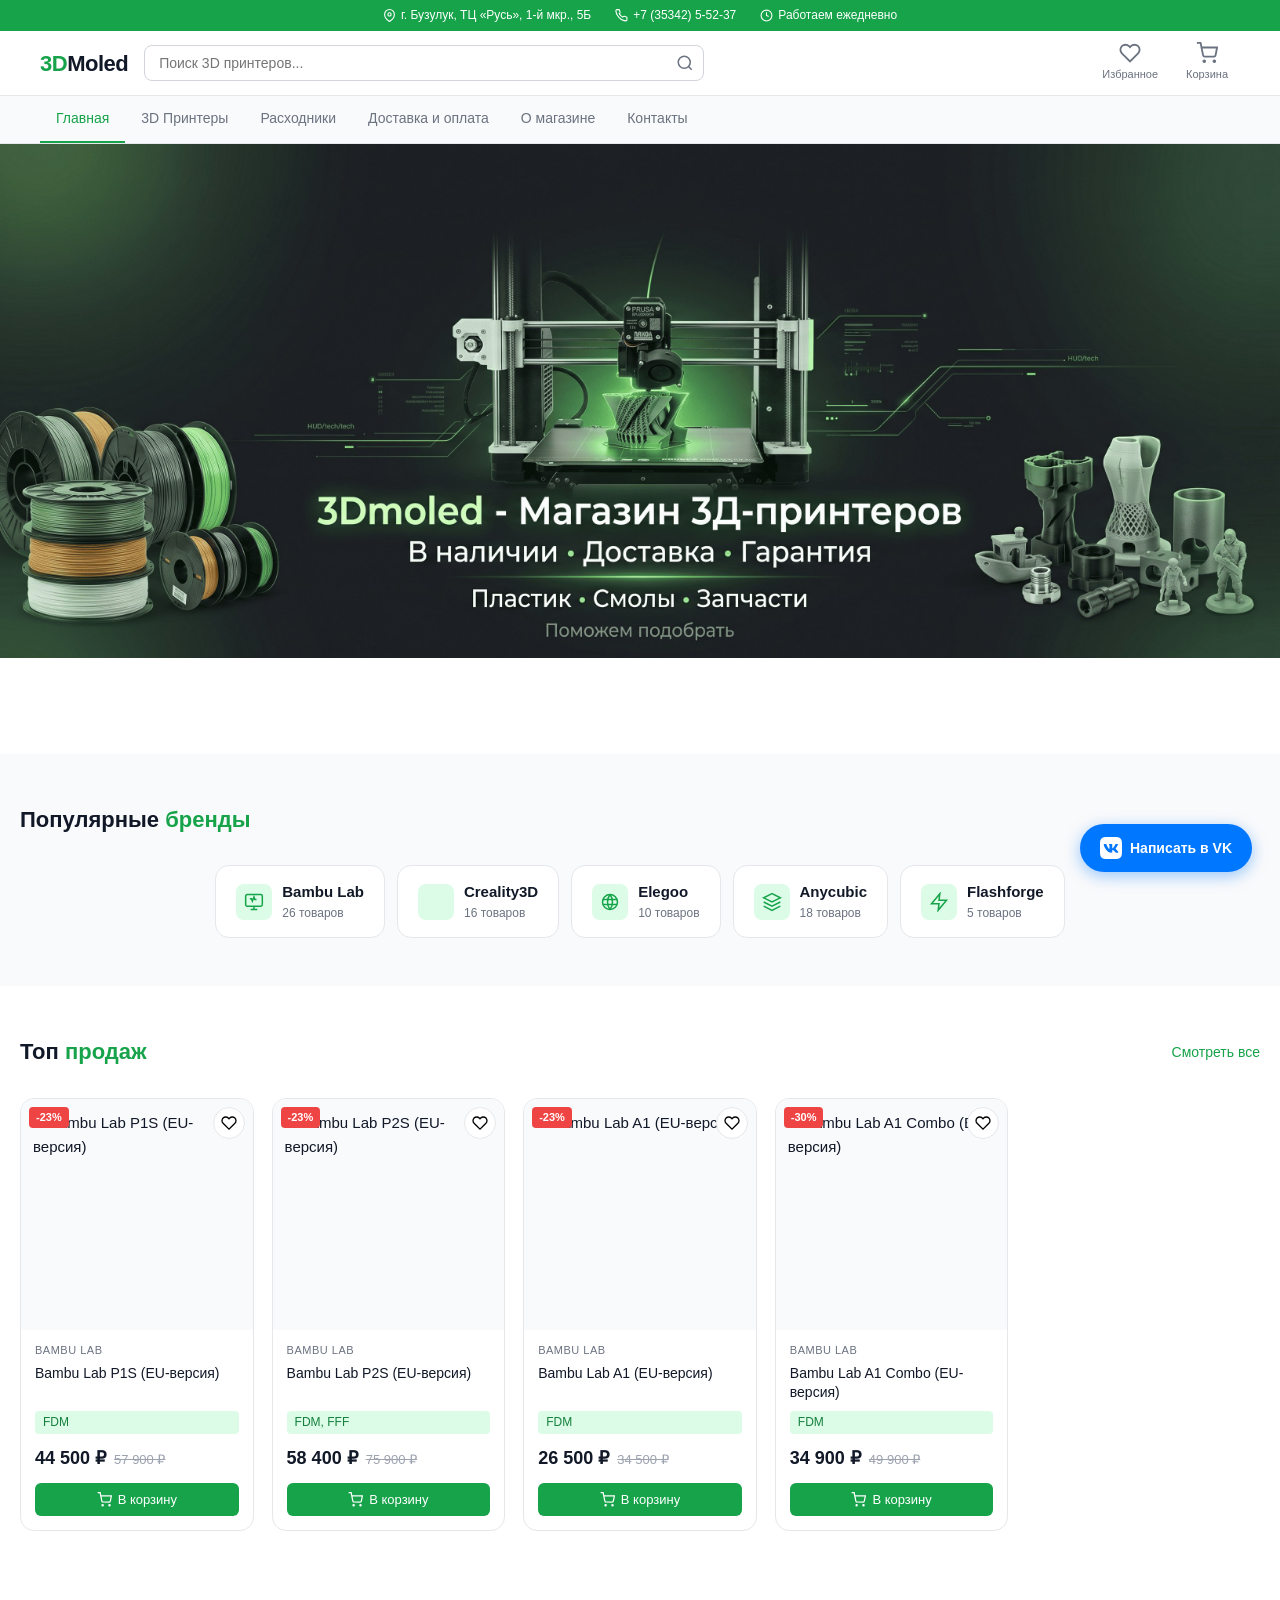
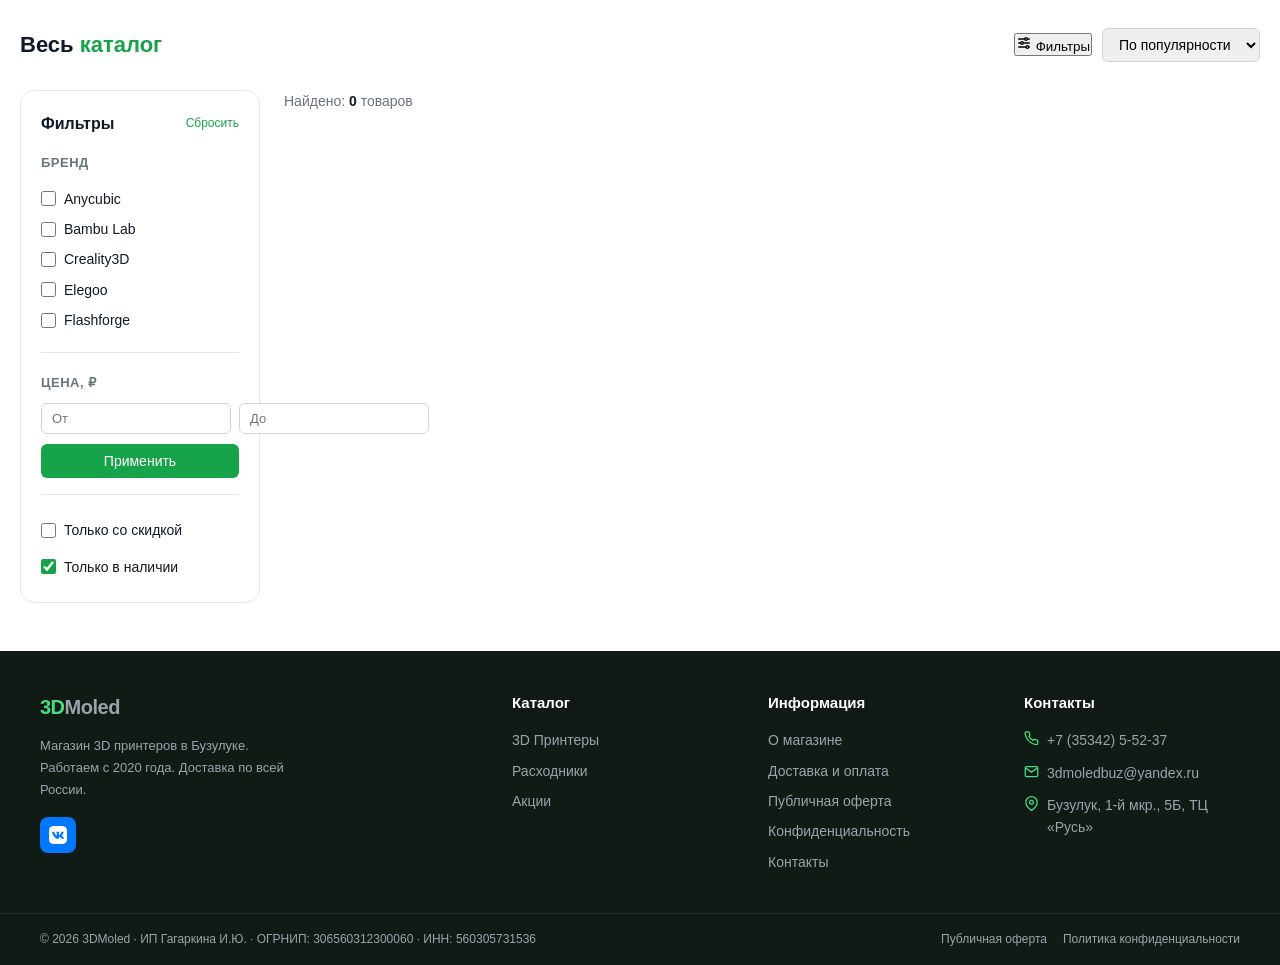
==== index.html @ 3e611ea2 "Add files via upload" ====
<!DOCTYPE html>
<html lang="ru">
<head>
<meta charset="UTF-8">
<meta name="yandex-verification" content="dbf0e9313a56126f" />
<meta name="yandex-verification" content="bb57fb1829c01fc7" />
<meta name="viewport" content="width=device-width, initial-scale=1.0">
<title>3DMoled — Магазин 3D принтеров в Бузулуке</title>
<meta name="description" content="Купить 3D принтер в магазине 3DMoled. Широкий выбор: Bambu Lab, Creality, Elegoo, Anycubic. Доставка по всей России. Гарантия.">
<link rel="icon" type="image/svg+xml" href="favicon.svg">
<link rel="stylesheet" href="css/style.css">
<!-- Yandex.Metrika counter -->
<script type="text/javascript">
(function(m,e,t,r,i,k,a){m[i]=m[i]||function(){(m[i].a=m[i].a||[]).push(arguments)};m[i].l=1*new Date();for(var j=0;j<document.scripts.length;j++){if(document.scripts[j].src===r){return;}}k=e.createElement(t),a=e.getElementsByTagName(t)[0],k.async=1,k.src=r,a.parentNode.insertBefore(k,a)})(window,document,"script","https://mc.yandex.ru/metrika/tag.js?id=108699019","ym");
ym(108699019,"init",{ssr:true,webvisor:true,clickmap:true,ecommerce:"dataLayer",referrer:document.referrer,url:location.href,accurateTrackBounce:true,trackLinks:true});
</script>
<noscript><div><img src="https://mc.yandex.ru/watch/108699019" style="position:absolute;left:-9999px;" alt=""/></div></noscript>
<!-- /Yandex.Metrika counter -->
</head>
<body>
<div id="header-root"></div>
<!-- BANNER -->
<section class="banner-section">
  <a href="#catalog">
    <img src="img/banner.jpg" alt="3DMoled — Магазин 3D принтеров. В наличии. Доставка. Гарантия." class="banner-img">
  </a>
</section>
<!-- REVIEWS CAROUSEL -->
<section class="section reviews-section">
  <div class="container" id="reviews-home"></div>
</section>
<!-- BRANDS -->
<section class="section section-gray">
  <div class="container">
    <div class="section-head">
      <h2 class="section-title">Популярные <span>бренды</span></h2>
    </div>
    <div class="brands-grid" id="brands-grid"></div>
  </div>
</section>
<!-- TOP SALES -->
<section class="section">
  <div class="container">
    <div class="section-head">
      <h2 class="section-title">Топ <span>продаж</span></h2>
      <a href="#catalog" class="link-more">Смотреть все</a>
    </div>
    <div class="product-grid" id="hits-grid"></div>
  </div>
</section>
<!-- CATALOG -->
<section class="section" id="catalog">
  <div class="container">
    <div class="section-head">
      <h2 class="section-title" id="catalog-heading">Весь <span>каталог</span></h2>
      <div style="display:flex;gap:10px;align-items:center;flex-wrap:wrap">
        <button id="filter-toggle" class="filter-toggle-btn">
          <svg width="16" height="16" viewBox="0 0 24 24" fill="none" stroke="currentColor" stroke-width="2" stroke-linecap="round" stroke-linejoin="round">
            <line x1="4" y1="6" x2="13" y2="6"/>
            <line x1="17" y1="6" x2="20" y2="6"/>
            <line x1="4" y1="12" x2="7" y2="12"/>
            <line x1="11" y1="12" x2="20" y2="12"/>
            <line x1="4" y1="18" x2="15" y2="18"/>
            <line x1="19" y1="18" x2="20" y2="18"/>
            <circle cx="15" cy="6" r="2"/>
            <circle cx="9" cy="12" r="2"/>
            <circle cx="17" cy="18" r="2"/>
          </svg>
          <span>Фильтры</span>
        </button>
        <select class="sort-select" id="sort-select">
          <option value="popular">По популярности</option>
          <option value="price-asc">Цена: дешевле</option>
          <option value="price-desc">Цена: дороже</option>
          <option value="discount">По скидке</option>
        </select>
      </div>
    </div>
    <div class="catalog-layout">
      <aside class="filters" id="filters">
        <div class="filter-title">Фильтры <span class="filter-reset" onclick="resetFilters()">Сбросить</span></div>
        <div class="filter-group">
          <div class="filter-group-title">Бренд</div>
          <div id="brand-filters"></div>
        </div>
        <div class="filter-group">
          <div class="filter-group-title">Цена, ₽</div>
          <div class="price-range">
            <input type="text" inputmode="numeric" id="price-min" placeholder="От">
            <input type="text" inputmode="numeric" id="price-max" placeholder="До">
          </div>
          <button onclick="applyFilters(true)" style="margin-top:10px;width:100%;background:var(--green);color:#fff;border:none;border-radius:6px;padding:9px;font-size:14px;cursor:pointer">Применить</button>
        </div>
        <div class="filter-group">
          <label class="filter-check"><input type="checkbox" id="filter-sale"> Только со скидкой</label>
          <label class="filter-check" style="margin-top:6px"><input type="checkbox" id="filter-stock" checked> Только в наличии</label>
        </div>
      </aside>
      <div>
        <div class="sort-bar">
          <div class="sort-bar-left">Найдено: <strong id="count-label">0</strong> товаров</div>
        </div>
        <div class="product-grid" id="catalog-grid"></div>
        <div class="pagination" id="pagination"></div>
      </div>
    </div>
  </div>
</section>
<div id="footer-root"></div>

<script src="js/products.js"></script>
<script src="js/reviews.js"></script>
<script src="js/app.js"></script>
<script src="js/layout.js"></script>
<script>
// Рендерим шапку и футер
document.getElementById('header-root').innerHTML = renderHeader({ page: 'home' });
document.getElementById('footer-root').innerHTML = renderFooter({});
// Инициализируем интерактивность шапки/футера (бургер, мобильный поиск, поиск в шапке, "наверх")
initLayout('');

const PAGE_SIZE = 24;
let currentPage = 1;
let filtered = [];

// Parse URL params
const urlParams = new URLSearchParams(location.search);
const urlCat = urlParams.get('cat') || '';
let currentQuery = urlParams.get('q') || ''; // теперь это переменная, а не константа
const urlSort = urlParams.get('sort') || '';
const urlBrand = urlParams.get('brand') || '';

if (urlSort === 'discount') document.getElementById('sort-select').value = 'discount';

// Build brand filter checkboxes
function buildSideFilters() {
  const brands = [...new Set(products.map(p => p.brand).filter(Boolean))].sort();
  document.getElementById('brand-filters').innerHTML = brands.map(b =>
    `<label class="filter-check"><input type="checkbox" class="brand-cb" value="${b}"> ${b}</label>`
  ).join('');
  // Если бренд пришёл из URL — отметим его сразу
  if (urlBrand) {
    document.querySelectorAll('.brand-cb').forEach(cb => {
      if (cb.value === urlBrand) cb.checked = true;
    });
  }
  // При смене любого чекбокса сразу пересчитываем
  document.querySelectorAll('.brand-cb').forEach(cb => cb.addEventListener('change', () => applyFilters()));
  document.getElementById('filter-sale').addEventListener('change', () => applyFilters());
  document.getElementById('filter-stock').addEventListener('change', () => applyFilters());
}

function getFilters() {
  const brands = [...document.querySelectorAll('.brand-cb:checked')].map(el => el.value);
  const priceMin = parseInt(document.getElementById('price-min').value) || 0;
  const priceMax = parseInt(document.getElementById('price-max').value) || Infinity;
  const onlySale = document.getElementById('filter-sale').checked;
  const onlyStock = document.getElementById('filter-stock').checked;
  const sort = document.getElementById('sort-select').value;
  return { cat: urlCat, brands, priceMin, priceMax, onlySale, onlyStock, sort, q: currentQuery };
}

// closeFiltersOnMobile — закрыть панель фильтров на мобильных после действия
function closeFiltersOnMobile() {
  if (window.innerWidth <= 768) {
    document.getElementById('filters').classList.remove('open');
  }
}

function applyFilters(closeMobile) {
  const f = getFilters();
  filtered = products.filter(p => {
    if (f.onlyStock && !p.inStock) return false;
    if (f.cat && p.category !== f.cat) return false;
    if (f.brands.length && !f.brands.includes(p.brand)) return false;
    if (p.price < f.priceMin || p.price > f.priceMax) return false;
    if (f.onlySale && p.discount <= 0) return false;
    if (f.q) {
      const q = f.q.toLowerCase();
      if (!p.name.toLowerCase().includes(q) && !(p.brand||'').toLowerCase().includes(q)) return false;
    }
    return true;
  });
  if (f.sort === 'price-asc') filtered.sort((a,b) => a.price - b.price);
  else if (f.sort === 'price-desc') filtered.sort((a,b) => b.price - a.price);
  else if (f.sort === 'discount') filtered.sort((a,b) => b.discount - a.discount);
  currentPage = 1;
  render();
  if (closeMobile) closeFiltersOnMobile();
}

function render() {
  const start = (currentPage - 1) * PAGE_SIZE;
  const page = filtered.slice(start, start + PAGE_SIZE);
  const grid = document.getElementById('catalog-grid');
  document.getElementById('count-label').textContent = filtered.length;
  if (filtered.length === 0) {
    grid.innerHTML = `<div class="empty-state" style="grid-column:1/-1"><svg viewBox="0 0 24 24" fill="none" stroke="currentColor" stroke-width="1.5"><circle cx="11" cy="11" r="8"/><path d="m21 21-4.35-4.35"/></svg><h3>Ничего не найдено</h3><p>Попробуйте изменить фильтры или поисковый запрос</p><button class="btn btn-primary" onclick="resetFilters()">Сбросить фильтры</button></div>`;
  } else {
    grid.innerHTML = page.map(p => productCard(p, { root: '' })).join('');
  }
  renderPagination();
}

function renderPagination() {
  const total = Math.ceil(filtered.length / PAGE_SIZE);
  const pg = document.getElementById('pagination');
  if (total <= 1) { pg.innerHTML = ''; return; }
  let html = `<button class="page-btn" onclick="goPage(${currentPage-1})" ${currentPage===1?'disabled':''}>‹</button>`;
  for (let i = 1; i <= total; i++) {
    if (i === 1 || i === total || Math.abs(i - currentPage) <= 2)
      html += `<button class="page-btn${i===currentPage?' active':''}" onclick="goPage(${i})">${i}</button>`;
    else if (Math.abs(i - currentPage) === 3)
      html += `<span style="padding:0 4px;line-height:38px">…</span>`;
  }
  html += `<button class="page-btn" onclick="goPage(${currentPage+1})" ${currentPage===total?'disabled':''}>›</button>`;
  pg.innerHTML = html;
}

function goPage(n) {
  currentPage = n;
  render();
  document.getElementById('catalog').scrollIntoView({ behavior: 'smooth', block: 'start' });
}

function resetFilters() {
  document.querySelectorAll('.brand-cb').forEach(cb => cb.checked = false);
  document.getElementById('price-min').value = '';
  document.getElementById('price-max').value = '';
  document.getElementById('filter-sale').checked = false;
  document.getElementById('filter-stock').checked = true;
  // Сбрасываем также поисковый запрос, если он был
  currentQuery = '';
  const hSearch = document.getElementById('header-search');
  if (hSearch) hSearch.value = '';
  const mSearch = document.getElementById('mobile-search-input');
  if (mSearch) mSearch.value = '';
  // Если в URL был ?q=... — уберём, чтобы при перезагрузке он не вернулся
  if (location.search) {
    const url = new URL(location.href);
    url.searchParams.delete('q');
    history.replaceState(null, '', url.toString());
  }
  document.getElementById('catalog-heading').innerHTML = 'Весь <span style="color:var(--green)">каталог</span>';
  applyFilters(true);
}

// Top sales — P1S, P2S, A1, A1 Combo
function renderHits() {
  const topIds = ['47170', '56507', '51972', '51574'];
  const hits = topIds.map(id => products.find(p => p.id === id)).filter(Boolean);
  document.getElementById('hits-grid').innerHTML = hits.map(p => productCard(p, { root: '' })).join('');
}

// Brands block
function renderBrands() {
  const brandIcons = {
    'Bambu Lab': '<svg width="20" height="20" viewBox="0 0 24 24" fill="none" stroke="currentColor" stroke-width="1.8"><rect x="2" y="3" width="20" height="14" rx="2"/><path d="M8 21h8M12 17v4"/><path d="M7 8h2l1 3 2-5 1 3h2"/></svg>',
    'Creality': '<svg width="20" height="20" viewBox="0 0 24 24" fill="none" stroke="currentColor" stroke-width="1.8"><polygon points="12 2 22 8 22 16 12 22 2 16 2 8"/><polyline points="12 2 12 22"/><line x1="2" y1="8" x2="22" y2="8"/><line x1="2" y1="16" x2="22" y2="16"/></svg>',
    'Elegoo': '<svg width="20" height="20" viewBox="0 0 24 24" fill="none" stroke="currentColor" stroke-width="1.8"><circle cx="12" cy="12" r="9"/><path d="M3.6 9h16.8M3.6 15h16.8"/><path d="M12 3a15 15 0 0 1 0 18M12 3a15 15 0 0 0 0 18"/></svg>',
    'Anycubic': '<svg width="20" height="20" viewBox="0 0 24 24" fill="none" stroke="currentColor" stroke-width="1.8"><path d="M12 2L2 7l10 5 10-5-10-5z"/><path d="M2 17l10 5 10-5"/><path d="M2 12l10 5 10-5"/></svg>',
    'Flashforge': '<svg width="20" height="20" viewBox="0 0 24 24" fill="none" stroke="currentColor" stroke-width="1.8"><polygon points="13 2 3 14 12 14 11 22 21 10 12 10 13 2"/></svg>'
  };
  const brandCounts = {};
  products.forEach(p => { if(p.brand) brandCounts[p.brand] = (brandCounts[p.brand]||0)+1; });
  const html = Object.entries(brandCounts).map(([name, count]) => `
    <a href="index.html?brand=${encodeURIComponent(name)}" class="brand-card" onclick="filterByBrand('${name}');return false;">
      <div class="brand-card-icon">${brandIcons[name]||''}</div>
      <div>
        <div class="brand-card-name">${name}</div>
        <div class="brand-card-count">${count} товаров</div>
      </div>
    </a>`).join('');
  document.getElementById('brands-grid').innerHTML = html;
}

function filterByBrand(brand) {
  document.getElementById('catalog').scrollIntoView({behavior:'smooth'});
  setTimeout(() => {
    document.querySelectorAll('.brand-cb').forEach(cb => { cb.checked = cb.value === brand; });
    applyFilters();
  }, 400);
}

// Filter toggle mobile
document.getElementById('filter-toggle').addEventListener('click', () => {
  document.getElementById('filters').classList.toggle('open');
});

// Listen sort change
document.getElementById('sort-select').addEventListener('change', () => applyFilters());

// === ПОИСК НА СТРАНИЦЕ КАТАЛОГА ===
// Если пользователь печатает в шапке, фильтруем "на лету" без перезагрузки.
// Это важно, т.к. на главной поиск через перезагрузку (initLayout) тоже работает,
// но здесь мы переопределяем: пока юзер в каталоге — обновляем результаты сразу.
function liveSearchSetup() {
  const hSearch = document.getElementById('header-search');
  const mSearch = document.getElementById('mobile-search-input');
  const handler = (input) => () => {
    currentQuery = input.value.trim();
    if (currentQuery) {
      document.getElementById('catalog-heading').innerHTML = `Поиск: <span style="color:var(--green)">${currentQuery}</span>`;
    } else {
      document.getElementById('catalog-heading').innerHTML = 'Весь <span style="color:var(--green)">каталог</span>';
    }
    applyFilters();
  };
  if (hSearch) {
    // Заменяем стандартный keydown-handler на input — фильтруем при каждом нажатии
    hSearch.addEventListener('input', handler(hSearch));
  }
  if (mSearch) {
    mSearch.addEventListener('input', handler(mSearch));
  }
}

// Heading
if (urlCat) {
  const names = {
    '3D принтеры персональные': '3D <span style="color:var(--green)">Принтеры</span>',
    'Для 3D принтеров': 'Аксессуары и <span style="color:var(--green)">расходники</span>'
  };
  if (names[urlCat]) document.getElementById('catalog-heading').innerHTML = names[urlCat];
}
if (currentQuery) {
  document.getElementById('catalog-heading').innerHTML = `Поиск: <span style="color:var(--green)">${currentQuery}</span>`;
}

// Init
buildSideFilters();
renderBrands();
renderHits();
initReviewsCarousel('reviews-home', { root: '', max: 10 });
liveSearchSetup();
applyFilters();
</script>
</body>
</html>
---- css/style.css ----
:root {
  --green: #16a34a;
  --green-dark: #15803d;
  --green-light: #dcfce7;
  --green-mid: #86efac;
  --accent: #22c55e;
  --text: #111827;
  --text-muted: #6b7280;
  --text-light: #9ca3af;
  --bg: #ffffff;
  --bg-gray: #f9fafb;
  --bg-card: #ffffff;
  --border: #e5e7eb;
  --border-dark: #d1d5db;
  --shadow: 0 1px 3px rgba(0,0,0,0.08), 0 1px 2px rgba(0,0,0,0.04);
  --shadow-md: 0 4px 12px rgba(0,0,0,0.1);
  --radius: 10px;
  --radius-sm: 6px;
  --radius-lg: 14px;
}

* { box-sizing: border-box; margin: 0; padding: 0; }
html { scroll-behavior: smooth; }
body { font-family: -apple-system, BlinkMacSystemFont, 'Segoe UI', Roboto, sans-serif; color: var(--text); background: var(--bg); font-size: 15px; line-height: 1.6; }
a { color: inherit; text-decoration: none; }
img { max-width: 100%; display: block; }
button { cursor: pointer; font-family: inherit; }

/* HEADER */
.header { background: #fff; border-bottom: 1px solid var(--border); position: sticky; top: 0; z-index: 100; }
.header-top { background: var(--green); color: #fff; text-align: center; font-size: 13px; padding: 6px 16px; }
.header-main { max-width: 1240px; margin: 0 auto; padding: 0 20px; display: flex; align-items: center; gap: 16px; height: 64px; }
.logo { font-size: 22px; font-weight: 700; color: var(--green); letter-spacing: -0.5px; flex-shrink: 0; }
.logo span { color: var(--text); }
.search-wrap { flex: 1; max-width: 560px; position: relative; }
.search-wrap input { width: 100%; border: 1.5px solid var(--border-dark); border-radius: 8px; padding: 9px 44px 9px 14px; font-size: 14px; outline: none; transition: border-color .15s; }
.search-wrap input:focus { border-color: var(--green); }
.search-wrap button { position: absolute; right: 10px; top: 50%; transform: translateY(-50%); background: none; border: none; color: var(--text-muted); display: flex; }
.header-actions { display: flex; align-items: center; gap: 4px; margin-left: auto; }
.header-btn { display: flex; flex-direction: column; align-items: center; gap: 2px; padding: 8px 12px; border: none; background: none; color: var(--text-muted); font-size: 11px; border-radius: var(--radius-sm); transition: color .15s, background .15s; position: relative; }
.header-btn:hover { color: var(--green); background: var(--green-light); }
.header-btn svg { width: 22px; height: 22px; }
.badge { position: absolute; top: 4px; right: 8px; background: var(--green); color: #fff; font-size: 10px; font-weight: 700; min-width: 17px; height: 17px; border-radius: 9px; display: flex; align-items: center; justify-content: center; padding: 0 4px; }

/* NAV */
.nav { background: var(--bg-gray); border-bottom: 1px solid var(--border); }
.nav-inner { max-width: 1240px; margin: 0 auto; padding: 0 20px; display: flex; gap: 0; overflow-x: auto; scrollbar-width: none; }
.nav-inner::-webkit-scrollbar { display: none; }
.nav-link { padding: 11px 16px; font-size: 14px; color: var(--text-muted); white-space: nowrap; border-bottom: 2px solid transparent; transition: color .15s, border-color .15s; }
.nav-link:hover, .nav-link.active { color: var(--green); border-bottom-color: var(--green); }

/* HERO */
.hero { background: linear-gradient(135deg, #052e16 0%, #14532d 60%, #166534 100%); color: #fff; padding: 56px 20px; }
.hero-inner { max-width: 1240px; margin: 0 auto; display: flex; align-items: center; justify-content: space-between; gap: 40px; }
.hero-text { max-width: 540px; }
.hero-badge { display: inline-block; background: rgba(255,255,255,0.15); border: 1px solid rgba(255,255,255,0.25); color: #bbf7d0; font-size: 13px; padding: 4px 12px; border-radius: 20px; margin-bottom: 18px; }
.hero h1 { font-size: 40px; font-weight: 700; line-height: 1.2; margin-bottom: 16px; }
.hero h1 span { color: #4ade80; }
.hero p { font-size: 17px; color: #bbf7d0; margin-bottom: 28px; }
.hero-btns { display: flex; gap: 12px; flex-wrap: wrap; }
.btn { display: inline-flex; align-items: center; gap: 8px; padding: 12px 24px; border-radius: var(--radius); font-size: 15px; font-weight: 500; border: none; transition: all .15s; }
.btn-primary { background: var(--accent); color: #fff; }
.btn-primary:hover { background: var(--green-dark); }
.btn-outline { background: rgba(255,255,255,0.1); color: #fff; border: 1.5px solid rgba(255,255,255,0.35); }
.btn-outline:hover { background: rgba(255,255,255,0.2); }
.hero-stats { display: flex; gap: 32px; flex-wrap: wrap; }
.hero-stat { text-align: center; }
.hero-stat strong { display: block; font-size: 28px; font-weight: 700; color: #4ade80; }
.hero-stat span { font-size: 13px; color: #86efac; }

/* SECTIONS */
.section { padding: 48px 20px; }
.section-gray { background: var(--bg-gray); }
.container { max-width: 1240px; margin: 0 auto; }
.section-head { display: flex; align-items: center; justify-content: space-between; margin-bottom: 28px; }
.section-title { font-size: 22px; font-weight: 700; }
.section-title span { color: var(--green); }
.link-more { color: var(--green); font-size: 14px; font-weight: 500; }
.link-more:hover { text-decoration: underline; }

/* CATEGORIES */
.cat-grid { display: grid; grid-template-columns: repeat(auto-fill, minmax(160px, 1fr)); gap: 16px; }
.cat-card { background: var(--bg-card); border: 1.5px solid var(--border); border-radius: var(--radius-lg); padding: 20px 16px; text-align: center; transition: border-color .15s, box-shadow .15s; cursor: pointer; }
.cat-card:hover { border-color: var(--green); box-shadow: var(--shadow-md); }
.cat-icon { font-size: 36px; margin-bottom: 10px; }
.cat-name { font-size: 14px; font-weight: 600; color: var(--text); }
.cat-count { font-size: 12px; color: var(--text-muted); margin-top: 3px; }

/* PRODUCT GRID */
.product-grid { display: grid; grid-template-columns: repeat(auto-fill, minmax(220px, 1fr)); gap: 18px; }
.product-card { background: var(--bg-card); border: 1.5px solid var(--border); border-radius: var(--radius-lg); overflow: hidden; transition: box-shadow .15s, border-color .15s; position: relative; display: flex; flex-direction: column; }
.product-card:hover { box-shadow: var(--shadow-md); border-color: var(--green-mid); }
.card-img { aspect-ratio: 1; overflow: hidden; background: var(--bg-gray); position: relative; }
.card-img img { width: 100%; height: 100%; object-fit: contain; padding: 12px; transition: transform .2s; }
.product-card:hover .card-img img { transform: scale(1.04); }
.card-badges { position: absolute; top: 8px; left: 8px; display: flex; flex-direction: column; gap: 4px; }
.badge-discount { background: #ef4444; color: #fff; font-size: 11px; font-weight: 700; padding: 2px 7px; border-radius: 4px; }
.badge-new { background: var(--green); color: #fff; font-size: 11px; font-weight: 700; padding: 2px 7px; border-radius: 4px; }
.card-fav { position: absolute; top: 8px; right: 8px; background: #fff; border: 1.5px solid var(--border); border-radius: 50%; width: 32px; height: 32px; display: flex; align-items: center; justify-content: center; cursor: pointer; transition: border-color .15s; }
.card-fav:hover, .card-fav.active { border-color: #ef4444; color: #ef4444; }
.card-fav.active svg { fill: #ef4444; }
.card-body { padding: 12px 14px 14px; flex: 1; display: flex; flex-direction: column; }
.card-brand { font-size: 11px; color: var(--text-muted); text-transform: uppercase; letter-spacing: .5px; margin-bottom: 4px; }
.card-name { font-size: 14px; font-weight: 500; color: var(--text); line-height: 1.4; margin-bottom: 8px; flex: 1; }
.card-name a:hover { color: var(--green); }
.card-tech { font-size: 12px; color: var(--green-dark); background: var(--green-light); padding: 2px 8px; border-radius: 4px; display: inline-block; margin-bottom: 10px; }
.card-price { display: flex; align-items: baseline; gap: 8px; margin-bottom: 10px; }
.price-current { font-size: 18px; font-weight: 700; color: var(--text); }
.price-old { font-size: 13px; color: var(--text-light); text-decoration: line-through; }
.card-actions { display: flex; gap: 8px; }
.btn-cart { flex: 1; background: var(--green); color: #fff; border: none; border-radius: var(--radius-sm); padding: 9px 12px; font-size: 13px; font-weight: 500; transition: background .15s; display: flex; align-items: center; justify-content: center; gap: 6px; }
.btn-cart:hover { background: var(--green-dark); }
.btn-cart.added { background: var(--green-dark); }

/* FILTERS SIDEBAR */
.catalog-layout { display: grid; grid-template-columns: 240px 1fr; gap: 24px; align-items: start; }
.filters { background: var(--bg-card); border: 1.5px solid var(--border); border-radius: var(--radius-lg); padding: 20px; position: sticky; top: 80px; }
.filter-title { font-size: 16px; font-weight: 700; margin-bottom: 16px; display: flex; align-items: center; justify-content: space-between; }
.filter-reset { font-size: 12px; color: var(--green); font-weight: 400; cursor: pointer; }
.filter-group { margin-bottom: 20px; border-bottom: 1px solid var(--border); padding-bottom: 16px; }
.filter-group:last-child { border-bottom: none; margin-bottom: 0; padding-bottom: 0; }
.filter-group-title { font-size: 13px; font-weight: 600; color: var(--text-muted); text-transform: uppercase; letter-spacing: .5px; margin-bottom: 10px; }
.filter-check { display: flex; align-items: center; gap: 8px; padding: 4px 0; cursor: pointer; font-size: 14px; }
.filter-check input { accent-color: var(--green); width: 15px; height: 15px; }
.price-range { display: flex; gap: 8px; }
.price-range input { flex: 1; border: 1.5px solid var(--border-dark); border-radius: var(--radius-sm); padding: 7px 10px; font-size: 13px; outline: none; }
.price-range input:focus { border-color: var(--green); }

/* SORT BAR */
.sort-bar { display: flex; align-items: center; justify-content: space-between; gap: 12px; margin-bottom: 18px; flex-wrap: wrap; }
.sort-bar-left { font-size: 14px; color: var(--text-muted); }
.sort-bar-left strong { color: var(--text); }
.sort-select { border: 1.5px solid var(--border-dark); border-radius: var(--radius-sm); padding: 7px 12px; font-size: 14px; outline: none; cursor: pointer; }
.sort-select:focus { border-color: var(--green); }

/* PAGINATION */
.pagination { display: flex; justify-content: center; gap: 6px; margin-top: 32px; }
.page-btn { width: 38px; height: 38px; border: 1.5px solid var(--border-dark); border-radius: var(--radius-sm); background: #fff; font-size: 14px; display: flex; align-items: center; justify-content: center; cursor: pointer; transition: all .15s; }
.page-btn:hover { border-color: var(--green); color: var(--green); }
.page-btn.active { background: var(--green); color: #fff; border-color: var(--green); }
.page-btn:disabled { opacity: .4; cursor: default; }

/* PRODUCT PAGE */
.product-layout { display: grid; grid-template-columns: 1fr 1fr; gap: 40px; align-items: start; }
.gallery { position: sticky; top: 80px; }
.gallery-main { border: 1.5px solid var(--border); border-radius: var(--radius-lg); overflow: hidden; background: var(--bg-gray); aspect-ratio: 1; cursor: zoom-in; }
.gallery-main img { width: 100%; height: 100%; object-fit: contain; padding: 20px; transition: transform .2s; }
.gallery-main:hover img { transform: scale(1.05); }
.gallery-thumbs { display: flex; gap: 8px; margin-top: 10px; overflow-x: auto; padding-bottom: 4px; }
.gallery-thumb { width: 72px; height: 72px; flex-shrink: 0; border: 2px solid var(--border); border-radius: var(--radius-sm); overflow: hidden; cursor: pointer; transition: border-color .15s; background: var(--bg-gray); }
.gallery-thumb:hover, .gallery-thumb.active { border-color: var(--green); }
.gallery-thumb img { width: 100%; height: 100%; object-fit: contain; padding: 4px; }
.product-info-title { font-size: 24px; font-weight: 700; line-height: 1.3; margin-bottom: 12px; }
.product-meta { display: flex; gap: 12px; align-items: center; margin-bottom: 18px; flex-wrap: wrap; }
.product-brand { background: var(--green-light); color: var(--green-dark); font-size: 13px; font-weight: 600; padding: 4px 12px; border-radius: 20px; }
.product-tech { border: 1.5px solid var(--border-dark); color: var(--text-muted); font-size: 13px; padding: 4px 12px; border-radius: 20px; }
.product-price-block { background: var(--bg-gray); border-radius: var(--radius); padding: 18px; margin-bottom: 20px; }
.product-price-current { font-size: 32px; font-weight: 700; color: var(--text); }
.product-price-old { font-size: 16px; color: var(--text-light); text-decoration: line-through; margin-left: 10px; }
.product-price-save { display: inline-block; background: #fef2f2; color: #ef4444; font-size: 13px; font-weight: 600; padding: 3px 10px; border-radius: 4px; margin-top: 6px; }
.product-stock { display: flex; align-items: center; gap: 6px; font-size: 14px; margin-top: 10px; }
.stock-dot { width: 8px; height: 8px; border-radius: 50%; background: var(--accent); }
.product-btns { display: flex; gap: 12px; margin-bottom: 20px; }
.btn-buy { flex: 1; background: var(--green); color: #fff; border: none; border-radius: var(--radius); padding: 14px 20px; font-size: 16px; font-weight: 600; transition: background .15s; }
.btn-buy:hover { background: var(--green-dark); }
.btn-fav-product { padding: 14px; border: 1.5px solid var(--border-dark); border-radius: var(--radius); background: #fff; transition: all .15s; }
.btn-fav-product:hover, .btn-fav-product.active { border-color: #ef4444; color: #ef4444; }
.product-delivery { display: flex; flex-direction: column; gap: 8px; }
.delivery-item { display: flex; align-items: center; gap: 10px; font-size: 14px; color: var(--text-muted); }
.delivery-item svg { color: var(--green); flex-shrink: 0; }

/* TABS */
.tabs { border-bottom: 1.5px solid var(--border); display: flex; gap: 0; overflow-x: auto; }
.tab-btn { padding: 12px 20px; font-size: 15px; font-weight: 500; color: var(--text-muted); background: none; border: none; border-bottom: 2px solid transparent; margin-bottom: -1.5px; white-space: nowrap; transition: color .15s, border-color .15s; }
.tab-btn.active { color: var(--green); border-bottom-color: var(--green); }
.tab-content { padding: 24px 0; display: none; }
.tab-content.active { display: block; }
.specs-table { width: 100%; border-collapse: collapse; }
.specs-table tr:nth-child(even) td { background: var(--bg-gray); }
.specs-table td { padding: 9px 14px; font-size: 14px; border-bottom: 1px solid var(--border); }
.specs-table td:first-child { color: var(--text-muted); width: 45%; }

/* CART */
.cart-layout { display: grid; grid-template-columns: 1fr 340px; gap: 24px; align-items: start; }
.cart-items { display: flex; flex-direction: column; gap: 12px; }
.cart-item { background: #fff; border: 1.5px solid var(--border); border-radius: var(--radius-lg); padding: 16px; display: flex; gap: 16px; align-items: center; }
.cart-item-img { width: 80px; height: 80px; border-radius: var(--radius-sm); border: 1px solid var(--border); overflow: hidden; flex-shrink: 0; background: var(--bg-gray); }
.cart-item-img img { width: 100%; height: 100%; object-fit: contain; padding: 4px; }
.cart-item-info { flex: 1; }
.cart-item-name { font-size: 15px; font-weight: 500; margin-bottom: 4px; }
.cart-item-brand { font-size: 12px; color: var(--text-muted); }
.cart-item-price { font-size: 18px; font-weight: 700; white-space: nowrap; }
.qty-control { display: flex; align-items: center; gap: 0; border: 1.5px solid var(--border-dark); border-radius: var(--radius-sm); overflow: hidden; }
.qty-btn { width: 32px; height: 32px; background: var(--bg-gray); border: none; font-size: 18px; display: flex; align-items: center; justify-content: center; transition: background .15s; }
.qty-btn:hover { background: var(--green-light); color: var(--green); }
.qty-val { width: 36px; text-align: center; font-size: 15px; font-weight: 500; }
.cart-remove { background: none; border: none; color: var(--text-light); padding: 4px; transition: color .15s; }
.cart-remove:hover { color: #ef4444; }
.order-summary { background: #fff; border: 1.5px solid var(--border); border-radius: var(--radius-lg); padding: 20px; position: sticky; top: 80px; }
.order-summary h3 { font-size: 17px; font-weight: 700; margin-bottom: 16px; }
.summary-row { display: flex; justify-content: space-between; font-size: 14px; padding: 8px 0; border-bottom: 1px solid var(--border); }
.summary-row:last-of-type { border-bottom: none; }
.summary-total { font-size: 18px; font-weight: 700; }
.summary-save { color: #ef4444; font-weight: 600; }

/* BREADCRUMB */
.breadcrumb { display: flex; align-items: center; gap: 6px; font-size: 13px; color: var(--text-muted); padding: 14px 0; flex-wrap: wrap; }
.breadcrumb a:hover { color: var(--green); }
.breadcrumb span { color: var(--text-light); }

/* ADVANTAGES */
.adv-grid { display: grid; grid-template-columns: repeat(auto-fill, minmax(200px, 1fr)); gap: 20px; }
.adv-card { display: flex; gap: 14px; align-items: flex-start; }
.adv-icon { width: 44px; height: 44px; background: var(--green-light); border-radius: var(--radius); display: flex; align-items: center; justify-content: center; color: var(--green); flex-shrink: 0; }
.adv-text h4 { font-size: 15px; font-weight: 600; margin-bottom: 3px; }
.adv-text p { font-size: 13px; color: var(--text-muted); }

/* FLOATING VK BUTTON */
.vk-float { position: fixed; bottom: 28px; right: 28px; z-index: 200; background: #0077ff; color: #fff; border-radius: 50px; padding: 13px 20px; display: flex; align-items: center; gap: 8px; font-size: 14px; font-weight: 600; box-shadow: 0 4px 16px rgba(0,119,255,.4); transition: transform .15s, box-shadow .15s; }
.vk-float:hover { transform: translateY(-2px); box-shadow: 0 6px 20px rgba(0,119,255,.5); }
.vk-float svg { width: 22px; height: 22px; }

/* FOOTER */
.footer { background: #0f1b14; color: #9ca3af; font-size: 14px; }
.footer-main { max-width: 1240px; margin: 0 auto; padding: 40px 20px; display: grid; grid-template-columns: 2fr 1fr 1fr 1fr; gap: 40px; }
.footer-brand .logo { color: #4ade80; margin-bottom: 12px; font-size: 20px; }
.footer-brand p { font-size: 13px; line-height: 1.7; max-width: 260px; }
.footer-col h4 { color: #fff; font-size: 15px; font-weight: 600; margin-bottom: 14px; }
.footer-col ul { list-style: none; display: flex; flex-direction: column; gap: 8px; }
.footer-col ul a:hover { color: #4ade80; }
.footer-contacts p { margin-bottom: 8px; }
.footer-contacts a:hover { color: #4ade80; }
.footer-bottom { border-top: 1px solid #1f2d25; }
.footer-bottom-inner { max-width: 1240px; margin: 0 auto; padding: 16px 20px; display: flex; align-items: center; justify-content: space-between; font-size: 12px; flex-wrap: wrap; gap: 8px; }
.footer-bottom a:hover { color: #4ade80; }

/* PAGES */
.page-header { background: var(--bg-gray); border-bottom: 1px solid var(--border); padding: 28px 20px; }
.page-header h1 { font-size: 28px; font-weight: 700; max-width: 1240px; margin: 0 auto; }
.page-content { max-width: 900px; margin: 0 auto; padding: 40px 20px; }
.page-content h2 { font-size: 20px; font-weight: 700; margin: 28px 0 12px; }
.page-content p { margin-bottom: 12px; color: var(--text-muted); }
.page-content ul { padding-left: 20px; margin-bottom: 12px; color: var(--text-muted); }
.page-content li { margin-bottom: 6px; }

/* EMPTY STATE */
.empty-state { text-align: center; padding: 60px 20px; }
.empty-state svg { width: 64px; height: 64px; color: var(--border-dark); margin: 0 auto 16px; }
.empty-state h3 { font-size: 20px; font-weight: 600; margin-bottom: 8px; }
.empty-state p { color: var(--text-muted); margin-bottom: 20px; }

/* LIGHTBOX */
.lightbox { display: none; position: fixed; inset: 0; background: rgba(0,0,0,.92); z-index: 500; align-items: center; justify-content: center; }
.lightbox.open { display: flex; }
.lightbox img { max-width: 90vw; max-height: 90vh; object-fit: contain; border-radius: var(--radius); }
.lightbox-close { position: fixed; top: 20px; right: 20px; background: rgba(255,255,255,.15); border: none; color: #fff; width: 40px; height: 40px; border-radius: 50%; font-size: 22px; display: flex; align-items: center; justify-content: center; cursor: pointer; }
.lightbox-prev, .lightbox-next { position: fixed; top: 50%; transform: translateY(-50%); background: rgba(255,255,255,.15); border: none; color: #fff; width: 44px; height: 44px; border-radius: 50%; font-size: 22px; display: flex; align-items: center; justify-content: center; cursor: pointer; }
.lightbox-prev { left: 16px; }
.lightbox-next { right: 16px; }

/* TOAST */
.toast { position: fixed; bottom: 24px; left: 50%; transform: translateX(-50%) translateY(80px); background: #1f2937; color: #fff; padding: 12px 20px; border-radius: var(--radius); font-size: 14px; z-index: 300; opacity: 0; transition: all .3s; pointer-events: none; }
.toast.show { opacity: 1; transform: translateX(-50%) translateY(0); }

/* RESPONSIVE */
@media (max-width: 1024px) {
  .catalog-layout { grid-template-columns: 200px 1fr; }
  .footer-main { grid-template-columns: 1fr 1fr; }
  .product-layout { grid-template-columns: 1fr; }
  .gallery { position: static; }
  .cart-layout { grid-template-columns: 1fr; }
}
@media (max-width: 768px) {
  .header-main { height: 56px; }
  .logo { font-size: 18px; }
  .hero h1 { font-size: 28px; }
  .hero-stat strong { font-size: 22px; }
  .catalog-layout { grid-template-columns: 1fr; }
  .filters { position: static; display: none; }
  .filters.open { display: block; margin-bottom: 16px; }
  #filter-toggle { display: inline-flex !important; align-items: center; gap: 6px; }
  .footer-main { grid-template-columns: 1fr; gap: 28px; }
  .search-wrap { display: none; }
  .vk-float span { display: none; }
  .vk-float { padding: 13px; }
}
@media (max-width: 480px) {
  .product-grid { grid-template-columns: repeat(2, 1fr); gap: 12px; }
  .hero { padding: 36px 16px; }
  .hero-stats { gap: 20px; }
}

/* HEADER TOP */
.header-top-inner { max-width:1240px;margin:0 auto;padding:0 20px;display:flex;align-items:center;justify-content:center;gap:24px;flex-wrap:wrap; }
.header-top-item { display:flex;align-items:center;gap:5px;font-size:12px; }

/* BURGER */
.burger { display:none;flex-direction:column;justify-content:center;gap:5px;width:36px;height:36px;background:none;border:none;padding:4px;cursor:pointer;flex-shrink:0; }
.burger span { display:block;width:22px;height:2px;background:var(--text);border-radius:2px;transition:all .25s; }
.burger.open span:nth-child(1) { transform:translateY(7px) rotate(45deg); }
.burger.open span:nth-child(2) { opacity:0; }
.burger.open span:nth-child(3) { transform:translateY(-7px) rotate(-45deg); }

/* MOBILE SEARCH */
.mobile-search-btn { display:none;background:none;border:none;color:var(--text-muted);padding:6px;cursor:pointer; }
.mobile-search-bar { display:none;padding:10px 16px;border-top:1px solid var(--border);background:#fff; }
.mobile-search-bar.open { display:flex;gap:8px; }
.mobile-search-bar input { flex:1;border:1.5px solid var(--border-dark);border-radius:8px;padding:9px 14px;font-size:14px;outline:none; }
.mobile-search-bar input:focus { border-color:var(--green); }
.mobile-search-bar button { background:var(--green);border:none;border-radius:8px;padding:9px 12px;color:#fff;cursor:pointer; }

/* NAV MOBILE */
@media(max-width:768px){
  .burger { display:flex; }
  .mobile-search-btn { display:flex; }
  .search-wrap { display:none!important; }
  .nav { display:none; }
  .nav.open { display:block; }
  .nav-inner { flex-direction:column;gap:0; }
  .nav-link { display:block;padding:12px 20px;border-bottom:1px solid var(--border);border-bottom-width:1px!important; }
  .btn-label { display:none; }
  .header-top-inner { gap:12px;justify-content:flex-start;overflow-x:auto; }
}

/* BACK TO TOP */
.back-to-top { position:fixed;bottom:90px;right:28px;z-index:199;width:42px;height:42px;background:#fff;border:1.5px solid var(--border-dark);border-radius:50%;display:flex;align-items:center;justify-content:center;cursor:pointer;color:var(--text-muted);box-shadow:var(--shadow-md);opacity:0;transform:translateY(12px);transition:opacity .25s,transform .25s;pointer-events:none; }
.back-to-top.visible { opacity:1;transform:translateY(0);pointer-events:auto; }
.back-to-top:hover { border-color:var(--green);color:var(--green); }

/* BRANDS SECTION */
.brands-grid { display:flex;gap:12px;flex-wrap:wrap;justify-content:center; }
.brand-card { display:flex;align-items:center;gap:10px;background:#fff;border:1.5px solid var(--border);border-radius:var(--radius-lg);padding:14px 20px;cursor:pointer;transition:all .15s;text-decoration:none;color:var(--text); }
.brand-card:hover { border-color:var(--green);box-shadow:var(--shadow-md);color:var(--green); }
.brand-card-icon { width:36px;height:36px;display:flex;align-items:center;justify-content:center;background:var(--green-light);border-radius:8px;color:var(--green);flex-shrink:0; }
.brand-card-name { font-size:15px;font-weight:600; }
.brand-card-count { font-size:12px;color:var(--text-muted); }

/* BANNER */
.banner-section { display:block; line-height:0; }
.banner-img { width:100%; height:auto; display:block; max-height:520px; object-fit:cover; object-position:center; }

/* GO TO CART BUTTON */
.btn-go-cart { display:flex;align-items:center;justify-content:center;gap:6px;padding:9px 12px;background:#fff;color:var(--green);border:1.5px solid var(--green);border-radius:var(--radius-sm);font-size:13px;font-weight:500;text-decoration:none;transition:all .15s;white-space:nowrap; }
.btn-go-cart:hover { background:var(--green);color:#fff; }
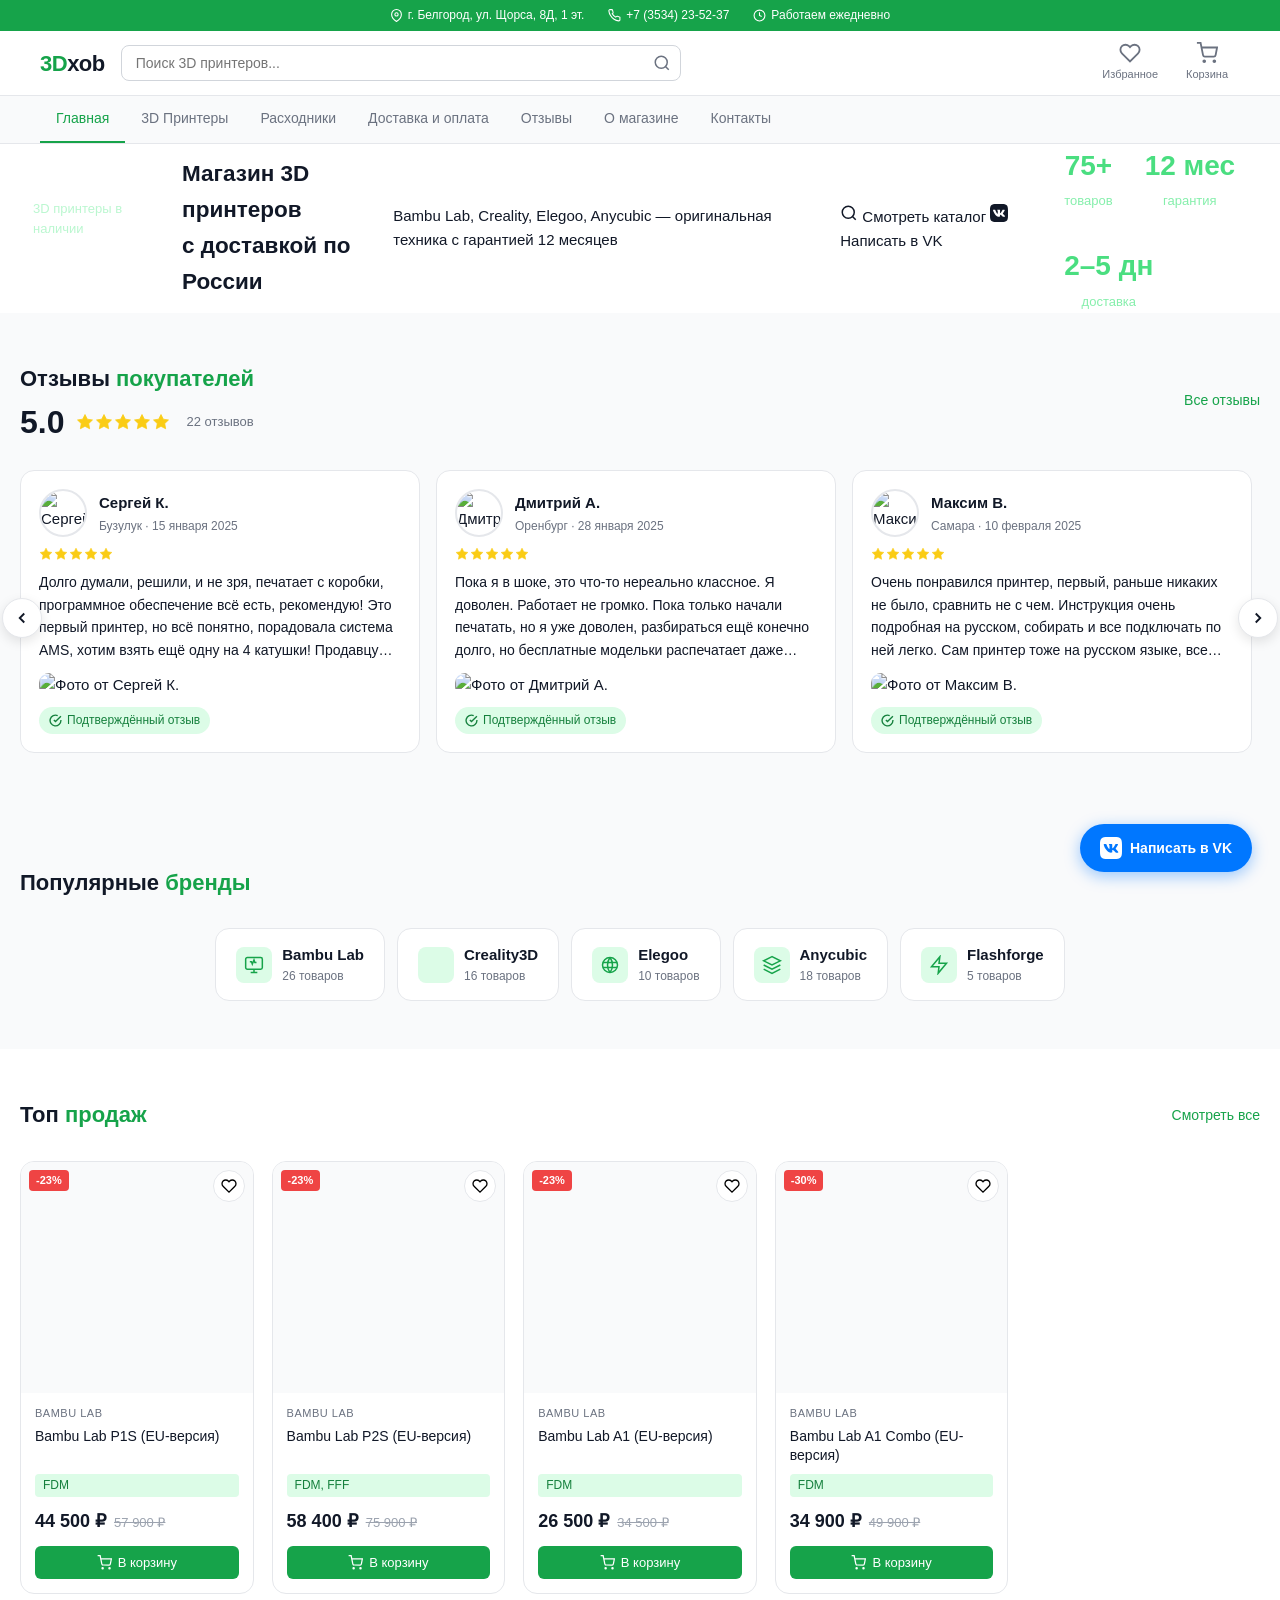
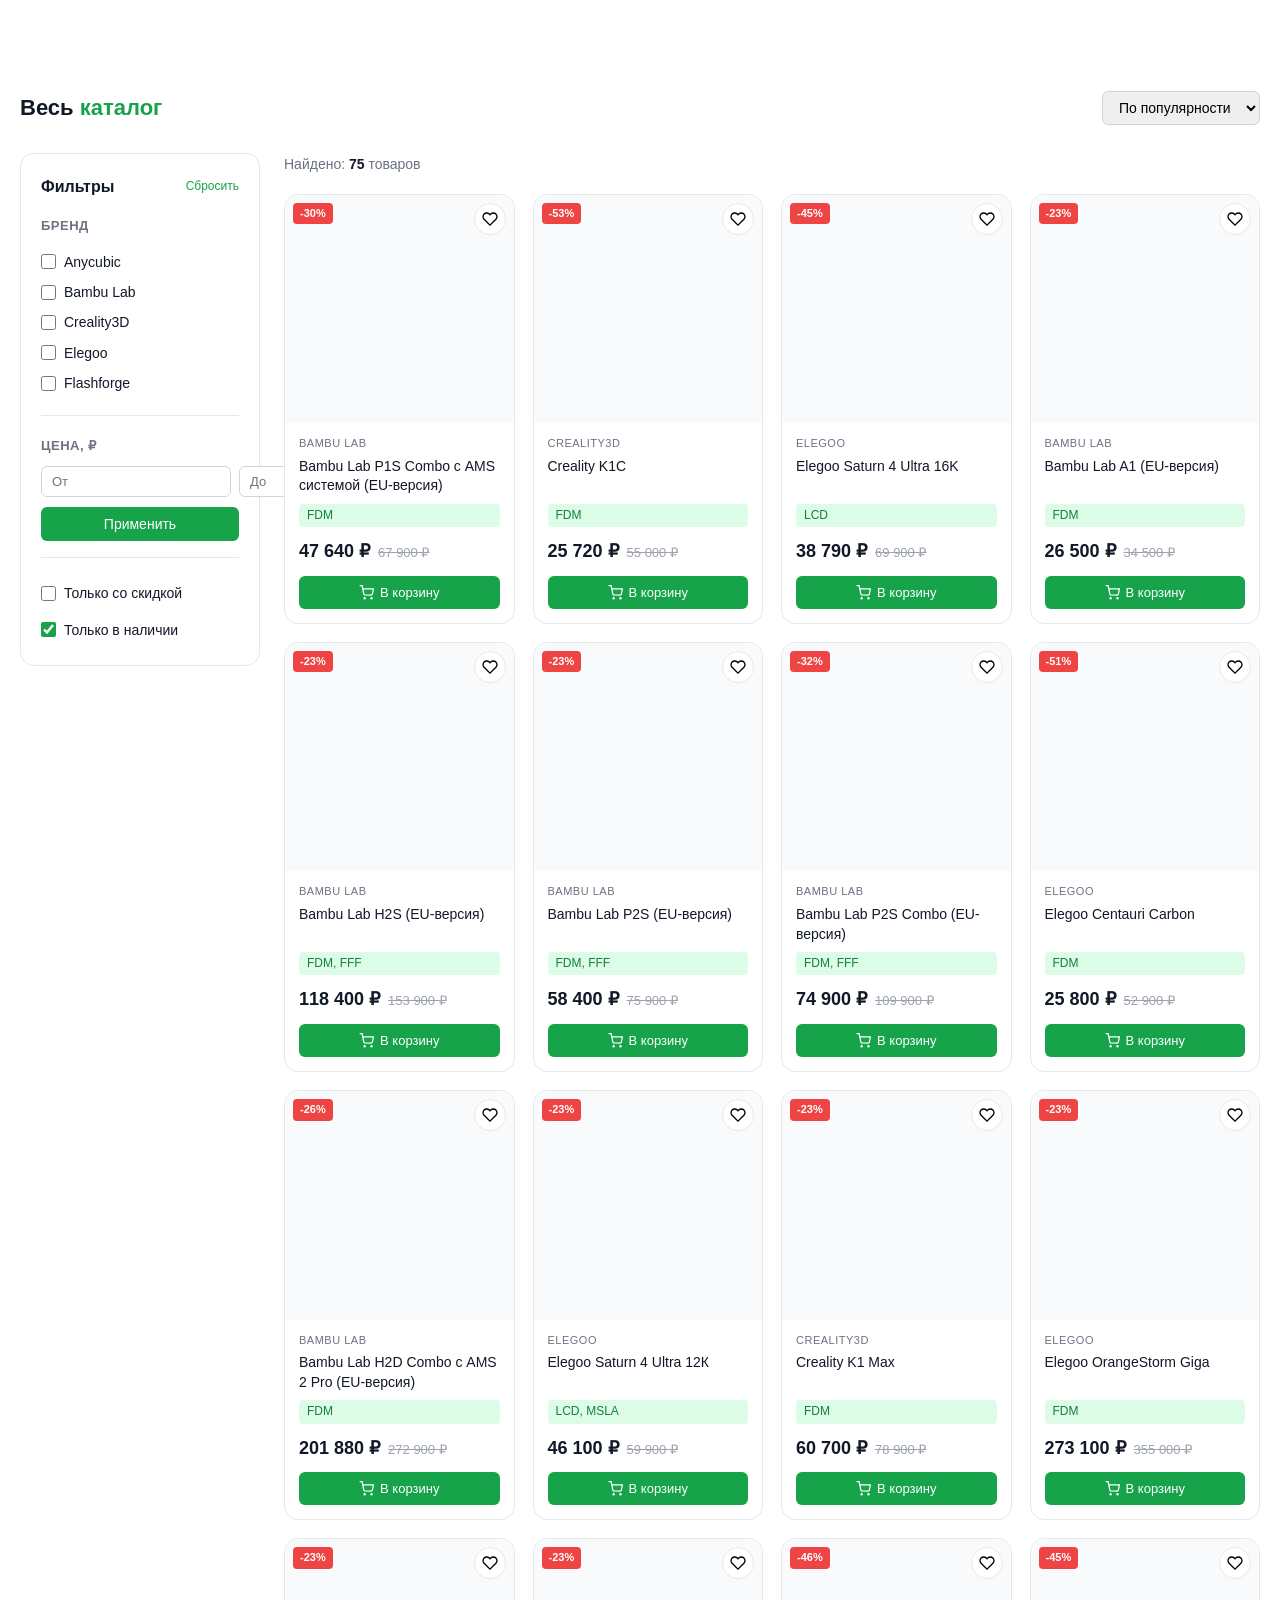
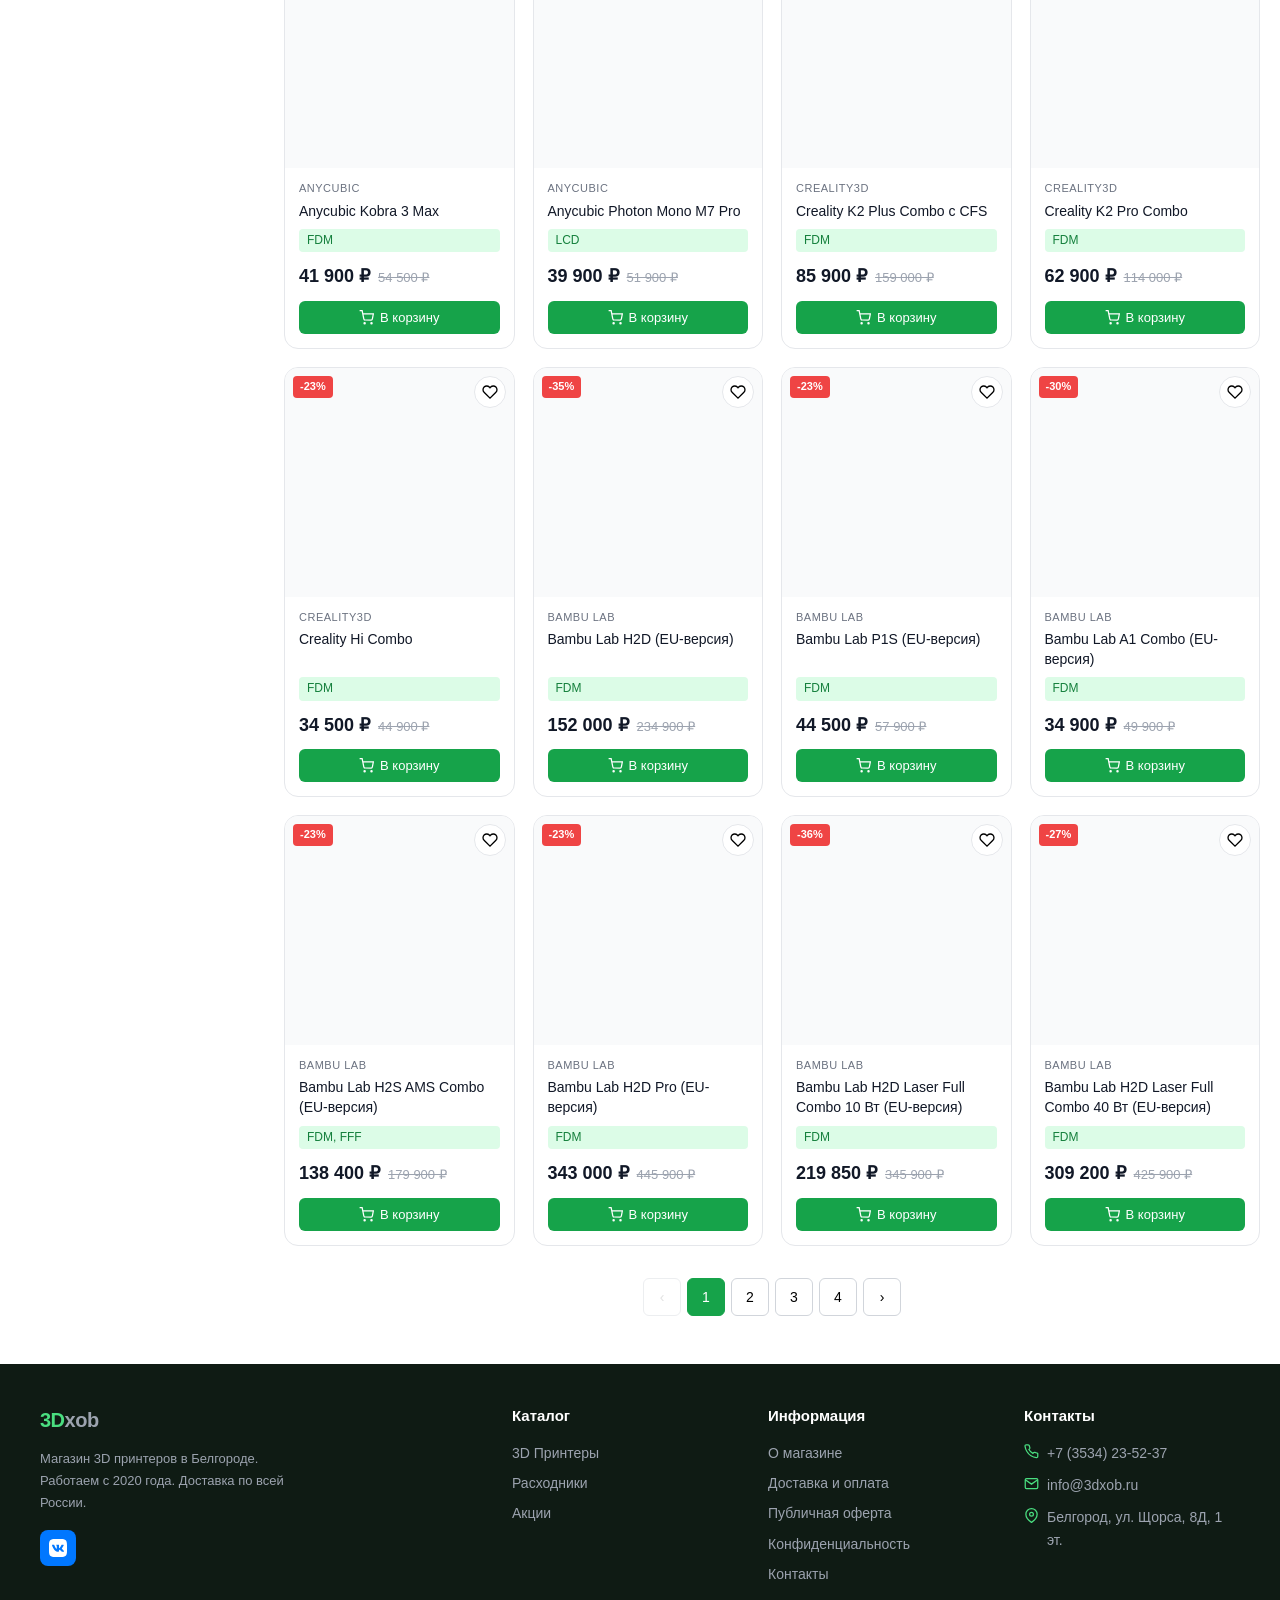
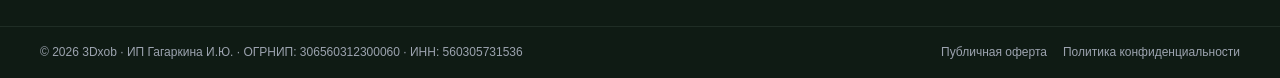
==== commit 9b3964cc: "Add files via upload" ====
--- a/index.html
+++ b/index.html
@@ -5,8 +5,8 @@
 <meta name="yandex-verification" content="dbf0e9313a56126f" />
 <meta name="yandex-verification" content="bb57fb1829c01fc7" />
 <meta name="viewport" content="width=device-width, initial-scale=1.0">
-<title>3DMoled — Магазин 3D принтеров в Бузулуке</title>
-<meta name="description" content="Купить 3D принтер в магазине 3DMoled. Широкий выбор: Bambu Lab, Creality, Elegoo, Anycubic. Доставка по всей России. Гарантия.">
+<title>3Dxob — Магазин 3D принтеров в Белгороде</title>
+<meta name="description" content="Купить 3D принтер в магазине 3Dxob. Широкий выбор: Bambu Lab, Creality, Elegoo, Anycubic. Доставка по всей России. Гарантия.">
 <link rel="icon" type="image/svg+xml" href="favicon.svg">
 <link rel="stylesheet" href="css/style.css">
 <!-- Yandex.Metrika counter -->
@@ -19,11 +19,28 @@
 </head>
 <body>
 <div id="header-root"></div>
-<!-- BANNER -->
-<section class="banner-section">
-  <a href="#catalog">
-    <img src="img/banner.jpg" alt="3DMoled — Магазин 3D принтеров. В наличии. Доставка. Гарантия." class="banner-img">
-  </a>
+<!-- HERO -->
+<section class="hero-section">
+  <div class="hero-inner">
+    <div class="hero-badge">3D принтеры в наличии</div>
+    <h1 class="hero-title">Магазин 3D принтеров<br>с доставкой по России</h1>
+    <p class="hero-subtitle">Bambu Lab, Creality, Elegoo, Anycubic — оригинальная техника с гарантией 12 месяцев</p>
+    <div class="hero-buttons">
+      <a href="#catalog" class="hero-btn hero-btn-primary">
+        <svg width="18" height="18" viewBox="0 0 24 24" fill="none" stroke="currentColor" stroke-width="2"><circle cx="11" cy="11" r="8"/><path d="m21 21-4.35-4.35"/></svg>
+        Смотреть каталог
+      </a>
+      <a href="https://vk.me/3dxob_shop" target="_blank" class="hero-btn hero-btn-vk">
+        <svg width="18" height="18" viewBox="0 0 24 24" fill="currentColor"><path d="M15.684 0H8.316C1.592 0 0 1.592 0 8.316v7.368C0 22.408 1.592 24 8.316 24h7.368C22.408 24 24 22.408 24 15.684V8.316C24 1.592 22.408 0 15.684 0zm3.692 17.123h-1.744c-.66 0-.864-.525-2.05-1.727-1.033-1-1.49-1.135-1.744-1.135-.356 0-.458.102-.458.593v1.575c0 .424-.135.678-1.253.678-1.846 0-3.896-1.118-5.335-3.202C4.624 10.857 4.03 8.57 4.03 8.096c0-.254.102-.491.593-.491h1.744c.44 0 .61.203.78.677.863 2.49 2.303 4.675 2.896 4.675.22 0 .322-.102.322-.66V9.721c-.068-1.186-.695-1.287-.695-1.71 0-.204.17-.407.44-.407h2.744c.373 0 .508.203.508.643v3.473c0 .372.17.508.271.508.22 0 .407-.136.813-.542 1.253-1.406 2.151-3.574 2.151-3.574.119-.254.322-.491.762-.491h1.744c.525 0 .643.27.525.643-.22 1.017-2.354 4.031-2.354 4.031-.186.305-.254.44 0 .78.186.254.796.779 1.202 1.253.745.847 1.32 1.558 1.473 2.049.17.491-.085.745-.576.745z"/></svg>
+        Написать в VK
+      </a>
+    </div>
+    <div class="hero-stats">
+      <div class="hero-stat"><strong>75+</strong><span>товаров</span></div>
+      <div class="hero-stat"><strong>12 мес</strong><span>гарантия</span></div>
+      <div class="hero-stat"><strong>2–5 дн</strong><span>доставка</span></div>
+    </div>
+  </div>
 </section>
 <!-- REVIEWS CAROUSEL -->
 <section class="section reviews-section">
--- a/css/style.css
+++ b/css/style.css
@@ -20,8 +20,8 @@
 }
 
 * { box-sizing: border-box; margin: 0; padding: 0; }
-html { scroll-behavior: smooth; }
-body { font-family: -apple-system, BlinkMacSystemFont, 'Segoe UI', Roboto, sans-serif; color: var(--text); background: var(--bg); font-size: 15px; line-height: 1.6; }
+html { scroll-behavior: smooth; overflow-x: hidden; }
+body { font-family: -apple-system, BlinkMacSystemFont, 'Segoe UI', Roboto, sans-serif; color: var(--text); background: var(--bg); font-size: 15px; line-height: 1.6; overflow-x: hidden; max-width: 100vw; }
 a { color: inherit; text-decoration: none; }
 img { max-width: 100%; display: block; }
 button { cursor: pointer; font-family: inherit; }
@@ -72,7 +72,7 @@
 .section { padding: 48px 20px; }
 .section-gray { background: var(--bg-gray); }
 .container { max-width: 1240px; margin: 0 auto; }
-.section-head { display: flex; align-items: center; justify-content: space-between; margin-bottom: 28px; }
+.section-head { display: flex; align-items: center; justify-content: space-between; margin-bottom: 28px; flex-wrap: wrap; gap: 12px; }
 .section-title { font-size: 22px; font-weight: 700; }
 .section-title span { color: var(--green); }
 .link-more { color: var(--green); font-size: 14px; font-weight: 500; }
@@ -262,6 +262,25 @@
 .toast { position: fixed; bottom: 24px; left: 50%; transform: translateX(-50%) translateY(80px); background: #1f2937; color: #fff; padding: 12px 20px; border-radius: var(--radius); font-size: 14px; z-index: 300; opacity: 0; transition: all .3s; pointer-events: none; }
 .toast.show { opacity: 1; transform: translateX(-50%) translateY(0); }
 
+/* FILTER TOGGLE BUTTON (mobile) */
+.filter-toggle-btn {
+  display: none;
+  align-items: center;
+  gap: 7px;
+  border: 1.5px solid var(--border-dark);
+  background: #fff;
+  border-radius: 8px;
+  padding: 8px 14px;
+  font-size: 14px;
+  font-weight: 500;
+  color: var(--text);
+  cursor: pointer;
+  transition: all .15s;
+  font-family: inherit;
+}
+.filter-toggle-btn:hover { border-color: var(--green); color: var(--green); }
+.filter-toggle-btn svg { color: var(--green); flex-shrink: 0; }
+
 /* RESPONSIVE */
 @media (max-width: 1024px) {
   .catalog-layout { grid-template-columns: 200px 1fr; }
@@ -275,19 +294,35 @@
   .logo { font-size: 18px; }
   .hero h1 { font-size: 28px; }
   .hero-stat strong { font-size: 22px; }
-  .catalog-layout { grid-template-columns: 1fr; }
-  .filters { position: static; display: none; }
-  .filters.open { display: block; margin-bottom: 16px; }
-  #filter-toggle { display: inline-flex !important; align-items: center; gap: 6px; }
+  .container { padding: 0 16px; }
+  .section { padding: 32px 0; }
+  .catalog-layout { grid-template-columns: 1fr; gap: 0; }
+  .filters {
+    position: static;
+    display: none;
+    width: 100%;
+    max-width: 100%;
+    padding: 16px;
+    margin-bottom: 16px;
+    box-sizing: border-box;
+  }
+  .filters.open { display: block; }
+  .filter-toggle-btn { display: inline-flex !important; }
   .footer-main { grid-template-columns: 1fr; gap: 28px; }
   .search-wrap { display: none; }
   .vk-float span { display: none; }
-  .vk-float { padding: 13px; }
+  .vk-float { padding: 13px; right: 16px; bottom: 16px; }
+  .back-to-top { right: 16px; bottom: 76px; }
+  .section-head { gap: 12px; }
+  .product-grid { grid-template-columns: repeat(2, minmax(0, 1fr)); gap: 12px; }
 }
 @media (max-width: 480px) {
-  .product-grid { grid-template-columns: repeat(2, 1fr); gap: 12px; }
+  .product-grid { grid-template-columns: repeat(2, minmax(0, 1fr)); gap: 10px; }
   .hero { padding: 36px 16px; }
   .hero-stats { gap: 20px; }
+  .section-title { font-size: 19px; }
+  .card-body { padding: 10px 12px 12px; }
+  .price-current { font-size: 16px; }
 }
 
 /* HEADER TOP */
@@ -342,3 +377,96 @@
 /* GO TO CART BUTTON */
 .btn-go-cart { display:flex;align-items:center;justify-content:center;gap:6px;padding:9px 12px;background:#fff;color:var(--green);border:1.5px solid var(--green);border-radius:var(--radius-sm);font-size:13px;font-weight:500;text-decoration:none;transition:all .15s;white-space:nowrap; }
 .btn-go-cart:hover { background:var(--green);color:#fff; }
+
+/* ============== REVIEWS ============== */
+
+/* Рейтинг в карточке товара (ссылка на страницу отзывов) */
+.product-rating-link { display:inline-flex;align-items:center;gap:6px;text-decoration:none;color:var(--text-muted);font-size:12px;transition:color .15s;margin-bottom:8px; }
+.product-rating-link:hover { color:var(--green); }
+.product-rating-stars { display:inline-flex;gap:1px;line-height:0; }
+.product-rating-score { font-weight:600;color:var(--text); }
+.product-rating-count { color:var(--text-muted); }
+
+/* Блок отзывов на главной */
+.reviews-section { background:var(--bg-gray); }
+.reviews-overall { display:flex;align-items:center;gap:12px; }
+.reviews-overall-num { font-size:32px;font-weight:700;color:var(--text);line-height:1; }
+.reviews-overall-stars { display:inline-flex;gap:1px; }
+.reviews-overall-count { font-size:13px;color:var(--text-muted);margin-left:4px; }
+
+/* Карусель */
+.reviews-carousel { position:relative; }
+.reviews-track { display:flex;gap:16px;overflow-x:auto;scroll-snap-type:x mandatory;scroll-behavior:smooth;padding:4px 4px 16px;scrollbar-width:thin;-webkit-overflow-scrolling:touch; }
+.reviews-track::-webkit-scrollbar { height:6px; }
+.reviews-track::-webkit-scrollbar-thumb { background:var(--border-dark);border-radius:3px; }
+.reviews-track .review-card { scroll-snap-align:start;flex:0 0 calc((100% - 32px) / 3);min-width:280px; }
+.carousel-btn { position:absolute;top:50%;transform:translateY(-50%);width:40px;height:40px;background:#fff;border:1.5px solid var(--border);border-radius:50%;display:flex;align-items:center;justify-content:center;cursor:pointer;box-shadow:var(--shadow-md);color:var(--text);z-index:2;transition:all .15s; }
+.carousel-btn:hover { border-color:var(--green);color:var(--green); }
+.carousel-prev { left:-18px; }
+.carousel-next { right:-18px; }
+
+/* Карточка отзыва */
+.review-card { background:#fff;border:1.5px solid var(--border);border-radius:var(--radius-lg);padding:18px;display:flex;flex-direction:column;gap:10px;transition:box-shadow .15s,border-color .15s; }
+.review-card:hover { box-shadow:var(--shadow-md);border-color:var(--green-mid); }
+
+.review-card-header { display:flex;align-items:center;gap:12px; }
+.review-avatar { width:48px;height:48px;border-radius:50%;object-fit:cover;flex-shrink:0;border:2px solid var(--border); }
+.review-avatar-placeholder { border-radius:50%;background:var(--green-light);color:var(--green-dark);display:flex;align-items:center;justify-content:center;font-weight:700;flex-shrink:0;border:2px solid var(--green-mid); }
+.review-card-author { flex:1;min-width:0; }
+.review-card-name { font-size:15px;font-weight:600;color:var(--text);white-space:nowrap;overflow:hidden;text-overflow:ellipsis; }
+.review-card-meta { font-size:12px;color:var(--text-muted);margin-top:2px; }
+.review-card-stars { display:flex;gap:1px; }
+.review-card-stars-right { display:flex;gap:1px;margin-left:auto;flex-shrink:0; }
+.review-card-text { font-size:14px;line-height:1.6;color:var(--text);display:-webkit-box;-webkit-line-clamp:4;-webkit-box-orient:vertical;overflow:hidden; }
+.review-card-text-full { font-size:15px;line-height:1.65;color:var(--text); }
+.review-verified { display:inline-flex;align-items:center;gap:5px;font-size:12px;color:var(--green-dark);background:var(--green-light);padding:4px 10px;border-radius:20px;align-self:flex-start;font-weight:500; }
+.review-verified svg { flex-shrink:0; }
+
+/* Фото в отзыве */
+.review-photo-wrap { margin-top:2px; }
+.review-photo-thumb { width:100%;max-height:160px;object-fit:cover;border-radius:var(--radius);cursor:zoom-in;transition:opacity .15s; }
+.review-photo-thumb:hover { opacity:.88; }
+.review-photo-wrap-full { margin-top:4px; }
+.review-photo-full { max-width:320px;max-height:240px;object-fit:cover;border-radius:var(--radius);cursor:zoom-in;transition:opacity .15s; }
+.review-photo-full:hover { opacity:.88; }
+
+/* Лайтбокс фото отзыва */
+.review-lightbox { display:none;position:fixed;inset:0;background:rgba(0,0,0,.9);z-index:500;align-items:center;justify-content:center; }
+.review-lightbox.open { display:flex; }
+.review-lightbox-inner { position:relative;max-width:90vw;max-height:90vh; }
+.review-lightbox-inner img { max-width:90vw;max-height:90vh;object-fit:contain;border-radius:var(--radius); }
+.review-lightbox-close { position:absolute;top:-12px;right:-12px;width:36px;height:36px;background:#fff;border:none;border-radius:50%;font-size:20px;display:flex;align-items:center;justify-content:center;cursor:pointer;box-shadow:var(--shadow-md);color:var(--text); }
+
+/* Полная карточка (страница отзывов) */
+.review-card--full { padding:22px; }
+.review-card--full .review-card-text-full { -webkit-line-clamp:unset; }
+
+/* Страница отзывов */
+.reviews-page-layout { display:grid;grid-template-columns:280px 1fr;gap:28px;align-items:start; }
+.reviews-summary { background:#fff;border:1.5px solid var(--border);border-radius:var(--radius-lg);padding:24px;position:sticky;top:80px; }
+.reviews-summary-rating { text-align:center;margin-bottom:20px;padding-bottom:20px;border-bottom:1px solid var(--border); }
+.reviews-summary-num { font-size:48px;font-weight:700;color:var(--text);line-height:1; }
+.reviews-summary-stars { display:flex;justify-content:center;gap:1px;margin-top:8px; }
+.reviews-summary-count { font-size:13px;color:var(--text-muted);margin-top:8px; }
+.reviews-bars { display:flex;flex-direction:column;gap:8px; }
+.reviews-bar { display:flex;align-items:center;gap:10px;font-size:13px;padding:4px 0; }
+.reviews-bar-label { width:38px;display:flex;align-items:center;gap:3px;flex-shrink:0; }
+.reviews-bar-track { flex:1;height:6px;background:var(--bg-gray);border-radius:3px;overflow:hidden; }
+.reviews-bar-fill { height:100%;background:#facc15;border-radius:3px;transition:width .3s; }
+.reviews-bar-count { font-size:12px;color:var(--text-muted);width:24px;text-align:right;flex-shrink:0; }
+.reviews-list { display:flex;flex-direction:column;gap:16px; }
+
+/* Reviews responsive */
+@media (max-width:1024px) {
+  .reviews-page-layout { grid-template-columns:1fr; }
+  .reviews-summary { position:static; }
+}
+@media (max-width:768px) {
+  .reviews-track .review-card { flex:0 0 calc(100% - 16px);min-width:0; }
+  .carousel-prev { left:4px; }
+  .carousel-next { right:4px; }
+  .carousel-btn { width:36px;height:36px;opacity:.92; }
+  .reviews-overall-num { font-size:26px; }
+  .reviews-summary-num { font-size:38px; }
+  .review-card { padding:14px; }
+}
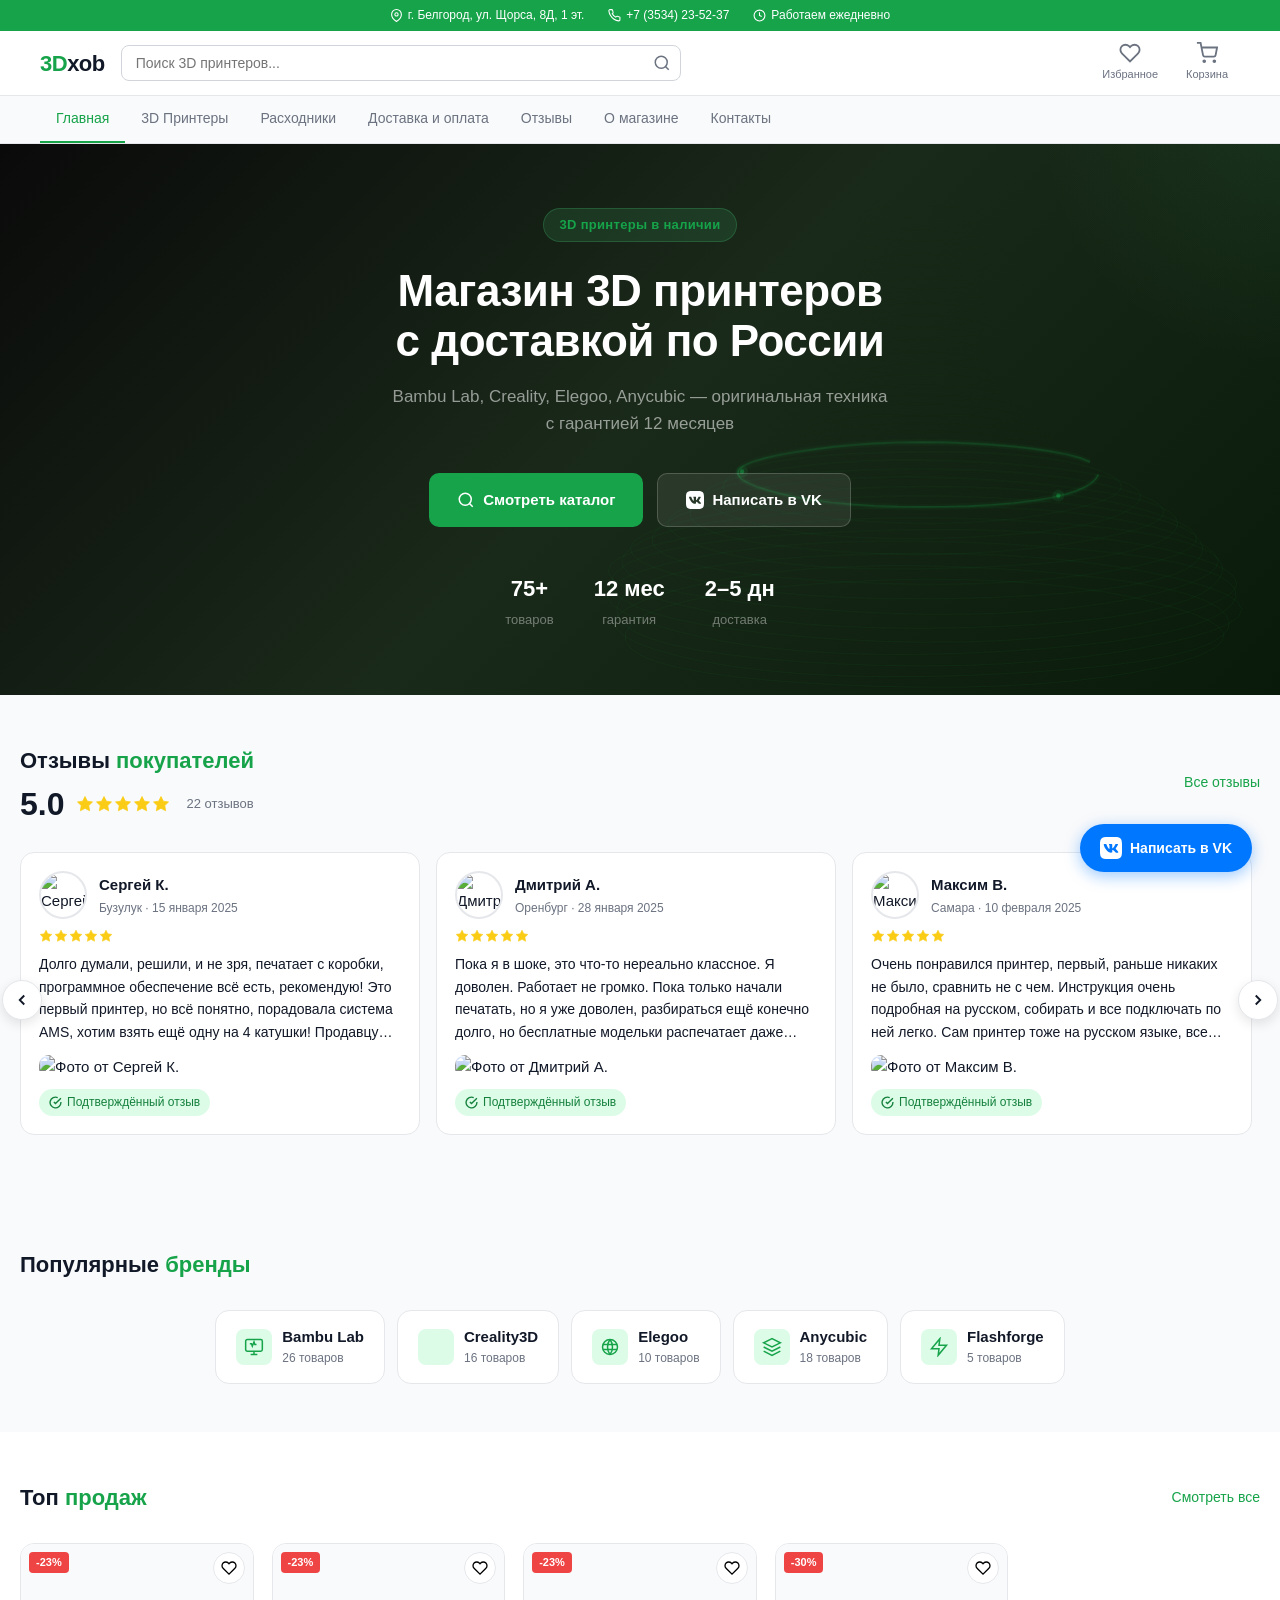
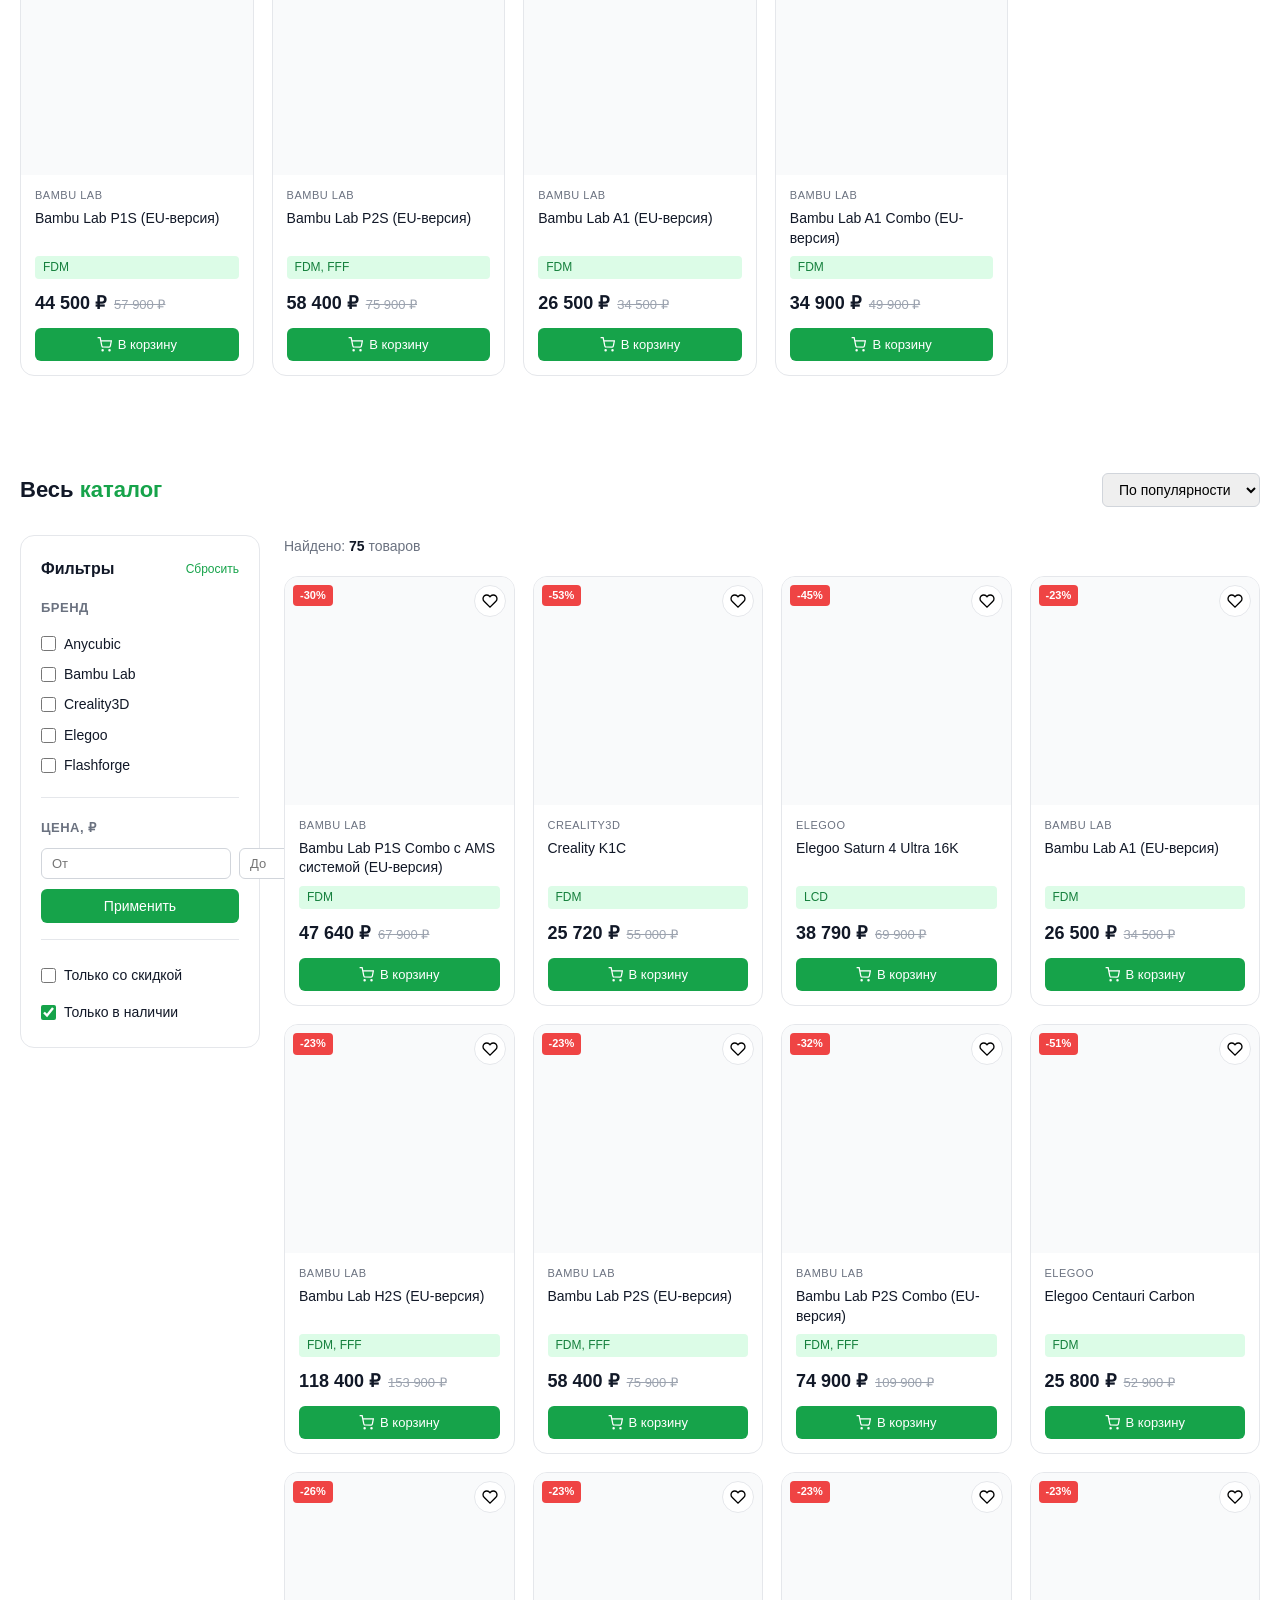
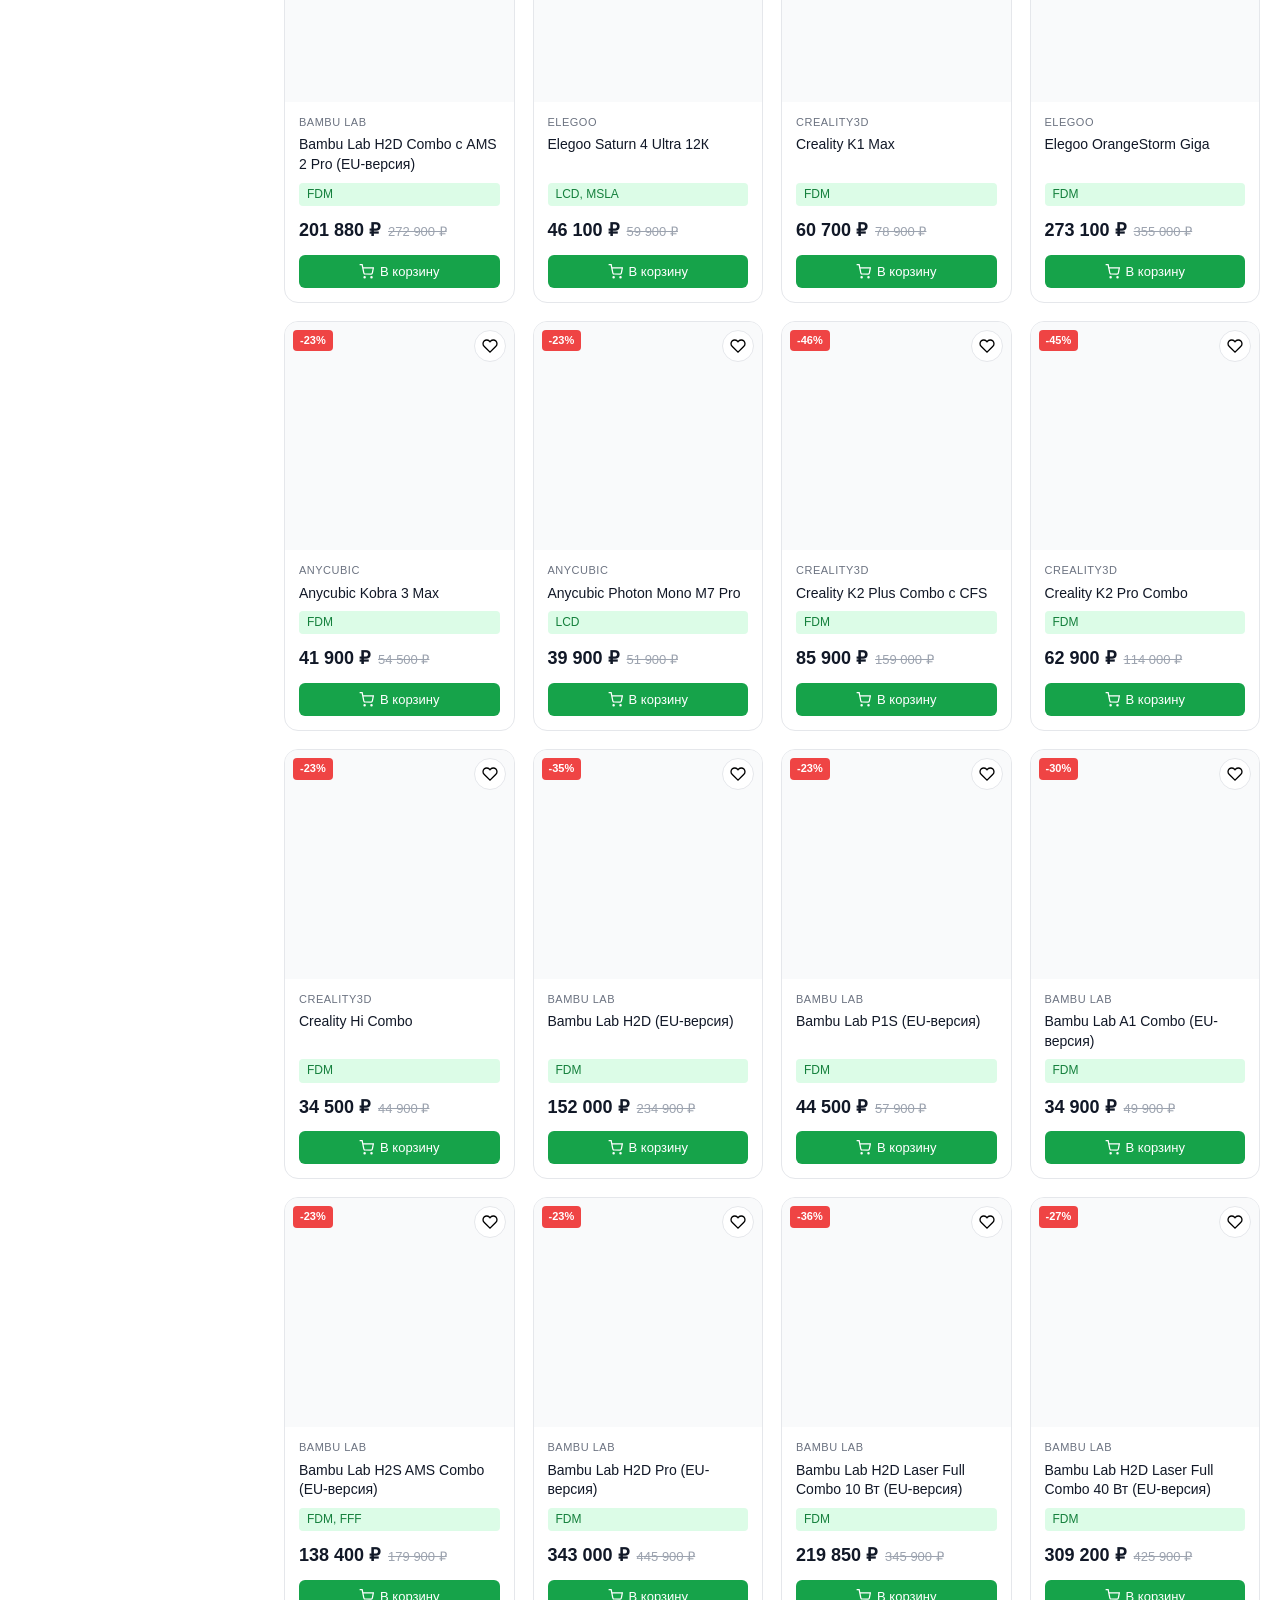
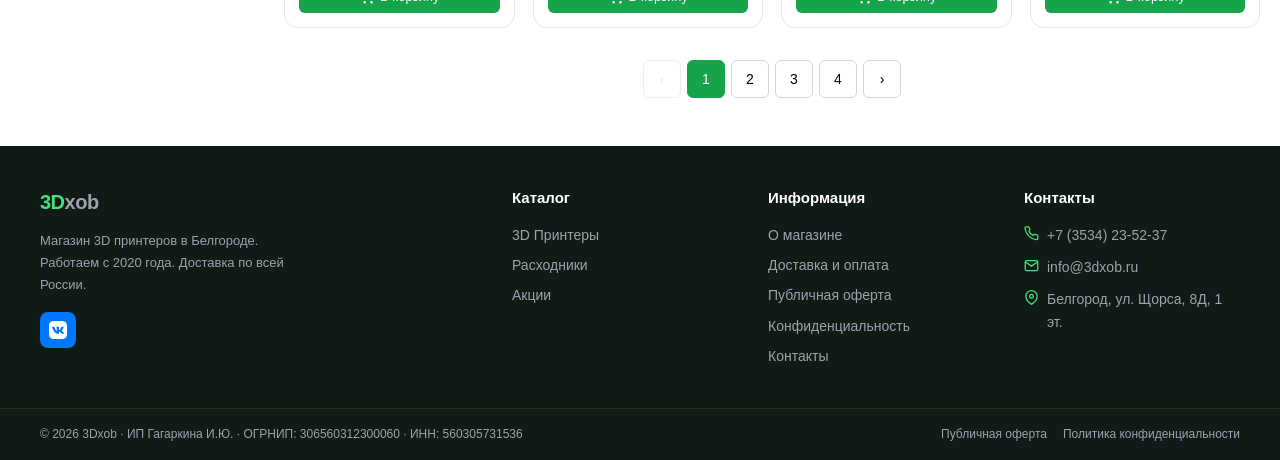
==== commit 1e511332: "Add files via upload" ====
--- a/index.html
+++ b/index.html
@@ -129,6 +129,7 @@
 <script src="js/reviews.js"></script>
 <script src="js/app.js"></script>
 <script src="js/layout.js"></script>
+<script src="js/hero-animation.js"></script>
 <script>
 // Рендерим шапку и футер
 document.getElementById('header-root').innerHTML = renderHeader({ page: 'home' });
--- a/css/style.css
+++ b/css/style.css
@@ -49,24 +49,12 @@
 .nav-link { padding: 11px 16px; font-size: 14px; color: var(--text-muted); white-space: nowrap; border-bottom: 2px solid transparent; transition: color .15s, border-color .15s; }
 .nav-link:hover, .nav-link.active { color: var(--green); border-bottom-color: var(--green); }
 
-/* HERO */
-.hero { background: linear-gradient(135deg, #052e16 0%, #14532d 60%, #166534 100%); color: #fff; padding: 56px 20px; }
-.hero-inner { max-width: 1240px; margin: 0 auto; display: flex; align-items: center; justify-content: space-between; gap: 40px; }
-.hero-text { max-width: 540px; }
-.hero-badge { display: inline-block; background: rgba(255,255,255,0.15); border: 1px solid rgba(255,255,255,0.25); color: #bbf7d0; font-size: 13px; padding: 4px 12px; border-radius: 20px; margin-bottom: 18px; }
-.hero h1 { font-size: 40px; font-weight: 700; line-height: 1.2; margin-bottom: 16px; }
-.hero h1 span { color: #4ade80; }
-.hero p { font-size: 17px; color: #bbf7d0; margin-bottom: 28px; }
-.hero-btns { display: flex; gap: 12px; flex-wrap: wrap; }
+/* HERO (legacy classes kept for .btn usage outside hero) */
 .btn { display: inline-flex; align-items: center; gap: 8px; padding: 12px 24px; border-radius: var(--radius); font-size: 15px; font-weight: 500; border: none; transition: all .15s; }
 .btn-primary { background: var(--accent); color: #fff; }
 .btn-primary:hover { background: var(--green-dark); }
 .btn-outline { background: rgba(255,255,255,0.1); color: #fff; border: 1.5px solid rgba(255,255,255,0.35); }
 .btn-outline:hover { background: rgba(255,255,255,0.2); }
-.hero-stats { display: flex; gap: 32px; flex-wrap: wrap; }
-.hero-stat { text-align: center; }
-.hero-stat strong { display: block; font-size: 28px; font-weight: 700; color: #4ade80; }
-.hero-stat span { font-size: 13px; color: #86efac; }
 
 /* SECTIONS */
 .section { padding: 48px 20px; }
@@ -292,8 +280,6 @@
 @media (max-width: 768px) {
   .header-main { height: 56px; }
   .logo { font-size: 18px; }
-  .hero h1 { font-size: 28px; }
-  .hero-stat strong { font-size: 22px; }
   .container { padding: 0 16px; }
   .section { padding: 32px 0; }
   .catalog-layout { grid-template-columns: 1fr; gap: 0; }
@@ -318,8 +304,6 @@
 }
 @media (max-width: 480px) {
   .product-grid { grid-template-columns: repeat(2, minmax(0, 1fr)); gap: 10px; }
-  .hero { padding: 36px 16px; }
-  .hero-stats { gap: 20px; }
   .section-title { font-size: 19px; }
   .card-body { padding: 10px 12px 12px; }
   .price-current { font-size: 16px; }
@@ -371,8 +355,160 @@
 .brand-card-count { font-size:12px;color:var(--text-muted); }
 
 /* BANNER */
-.banner-section { display:block; line-height:0; }
-.banner-img { width:100%; height:auto; display:block; max-height:520px; object-fit:cover; object-position:center; }
+/* HERO SECTION */
+.hero-section {
+  background: linear-gradient(135deg, #0a0a0a 0%, #1a2a1a 50%, #0a1a0a 100%);
+  padding: 64px 20px;
+  position: relative;
+  overflow: hidden;
+}
+.hero-section::before {
+  content: '';
+  position: absolute;
+  top: -50%;
+  right: -20%;
+  width: 500px;
+  height: 500px;
+  background: radial-gradient(circle, rgba(74,222,128,.08) 0%, transparent 70%);
+  pointer-events: none;
+  z-index: 0;
+}
+.hero-canvas {
+  position: absolute;
+  inset: 0;
+  width: 100%;
+  height: 100%;
+  z-index: 0;
+  pointer-events: none;
+  display: block;
+}
+.hero-inner {
+  max-width: 1240px;
+  margin: 0 auto;
+  display: flex;
+  flex-direction: column;
+  align-items: center;
+  text-align: center;
+  position: relative;
+  z-index: 1;
+}
+.hero-badge {
+  display: inline-block;
+  background: rgba(74,222,128,.12);
+  color: var(--green);
+  font-size: 13px;
+  font-weight: 600;
+  padding: 6px 16px;
+  border-radius: 20px;
+  margin-bottom: 24px;
+  letter-spacing: .3px;
+  border: 1px solid rgba(74,222,128,.2);
+}
+.hero-title {
+  font-size: 44px;
+  font-weight: 800;
+  color: #fff;
+  line-height: 1.12;
+  margin-bottom: 18px;
+  letter-spacing: -.5px;
+}
+.hero-subtitle {
+  font-size: 17px;
+  color: rgba(255,255,255,.55);
+  max-width: 500px;
+  margin: 0 auto 36px;
+  line-height: 1.6;
+}
+.hero-buttons {
+  display: flex;
+  gap: 14px;
+  justify-content: center;
+  flex-wrap: wrap;
+  margin-bottom: 44px;
+}
+.hero-btn {
+  display: inline-flex;
+  align-items: center;
+  gap: 8px;
+  padding: 14px 28px;
+  border-radius: 10px;
+  font-size: 15px;
+  font-weight: 600;
+  text-decoration: none;
+  transition: all .15s;
+}
+.hero-btn-primary { background: var(--green); color: #fff; }
+.hero-btn-primary:hover { background: #3bcd6b; transform: translateY(-1px); box-shadow: 0 8px 24px rgba(74,222,128,.3); }
+.hero-btn-vk { background: rgba(255,255,255,.08); color: #fff; border: 1.5px solid rgba(255,255,255,.18); }
+.hero-btn-vk:hover { background: #0077ff; border-color: #0077ff; }
+.hero-stats {
+  display: flex;
+  gap: 40px;
+  justify-content: center;
+}
+.hero-stat {
+  display: flex;
+  flex-direction: column;
+  align-items: center;
+  gap: 4px;
+}
+.hero-stat strong { font-size: 22px; font-weight: 700; color: #fff; }
+.hero-stat span { font-size: 13px; color: rgba(255,255,255,.4); }
+
+/* Hero tablet */
+@media (max-width: 768px) {
+  .hero-section { padding: 44px 20px; }
+  .hero-title { font-size: 30px; letter-spacing: -.3px; }
+  .hero-subtitle { font-size: 15px; margin-bottom: 28px; max-width: 400px; }
+  .hero-btn { padding: 12px 22px; font-size: 14px; }
+  .hero-buttons { margin-bottom: 32px; }
+  .hero-stats { gap: 28px; }
+  .hero-stat strong { font-size: 19px; }
+}
+
+/* Hero mobile */
+@media (max-width: 480px) {
+  .hero-section { padding: 36px 16px; }
+  .hero-title { font-size: 26px; }
+  .hero-subtitle { font-size: 14px; margin-bottom: 24px; }
+  .hero-badge { font-size: 12px; padding: 5px 14px; margin-bottom: 18px; }
+  .hero-buttons { flex-direction: column; align-items: stretch; gap: 10px; margin-bottom: 28px; }
+  .hero-btn { justify-content: center; padding: 13px 20px; font-size: 14px; }
+  .hero-stats { gap: 20px; }
+  .hero-stat strong { font-size: 18px; }
+  .hero-stat span { font-size: 12px; }
+}
+
+/* Каскадная анимация появления контента hero */
+@keyframes heroFadeUp {
+  from { opacity: 0; transform: translateY(16px); }
+  to   { opacity: 1; transform: translateY(0); }
+}
+.hero-badge,
+.hero-title,
+.hero-subtitle,
+.hero-buttons,
+.hero-stats {
+  opacity: 0;
+  animation: heroFadeUp 0.6s ease-out forwards;
+}
+.hero-badge    { animation-delay: 0.3s; }
+.hero-title    { animation-delay: 0.5s; }
+.hero-subtitle { animation-delay: 0.7s; }
+.hero-buttons  { animation-delay: 0.9s; }
+.hero-stats    { animation-delay: 1.1s; }
+
+@media (prefers-reduced-motion: reduce) {
+  .hero-badge,
+  .hero-title,
+  .hero-subtitle,
+  .hero-buttons,
+  .hero-stats {
+    animation: none;
+    opacity: 1;
+    transform: none;
+  }
+}
 
 /* GO TO CART BUTTON */
 .btn-go-cart { display:flex;align-items:center;justify-content:center;gap:6px;padding:9px 12px;background:#fff;color:var(--green);border:1.5px solid var(--green);border-radius:var(--radius-sm);font-size:13px;font-weight:500;text-decoration:none;transition:all .15s;white-space:nowrap; }
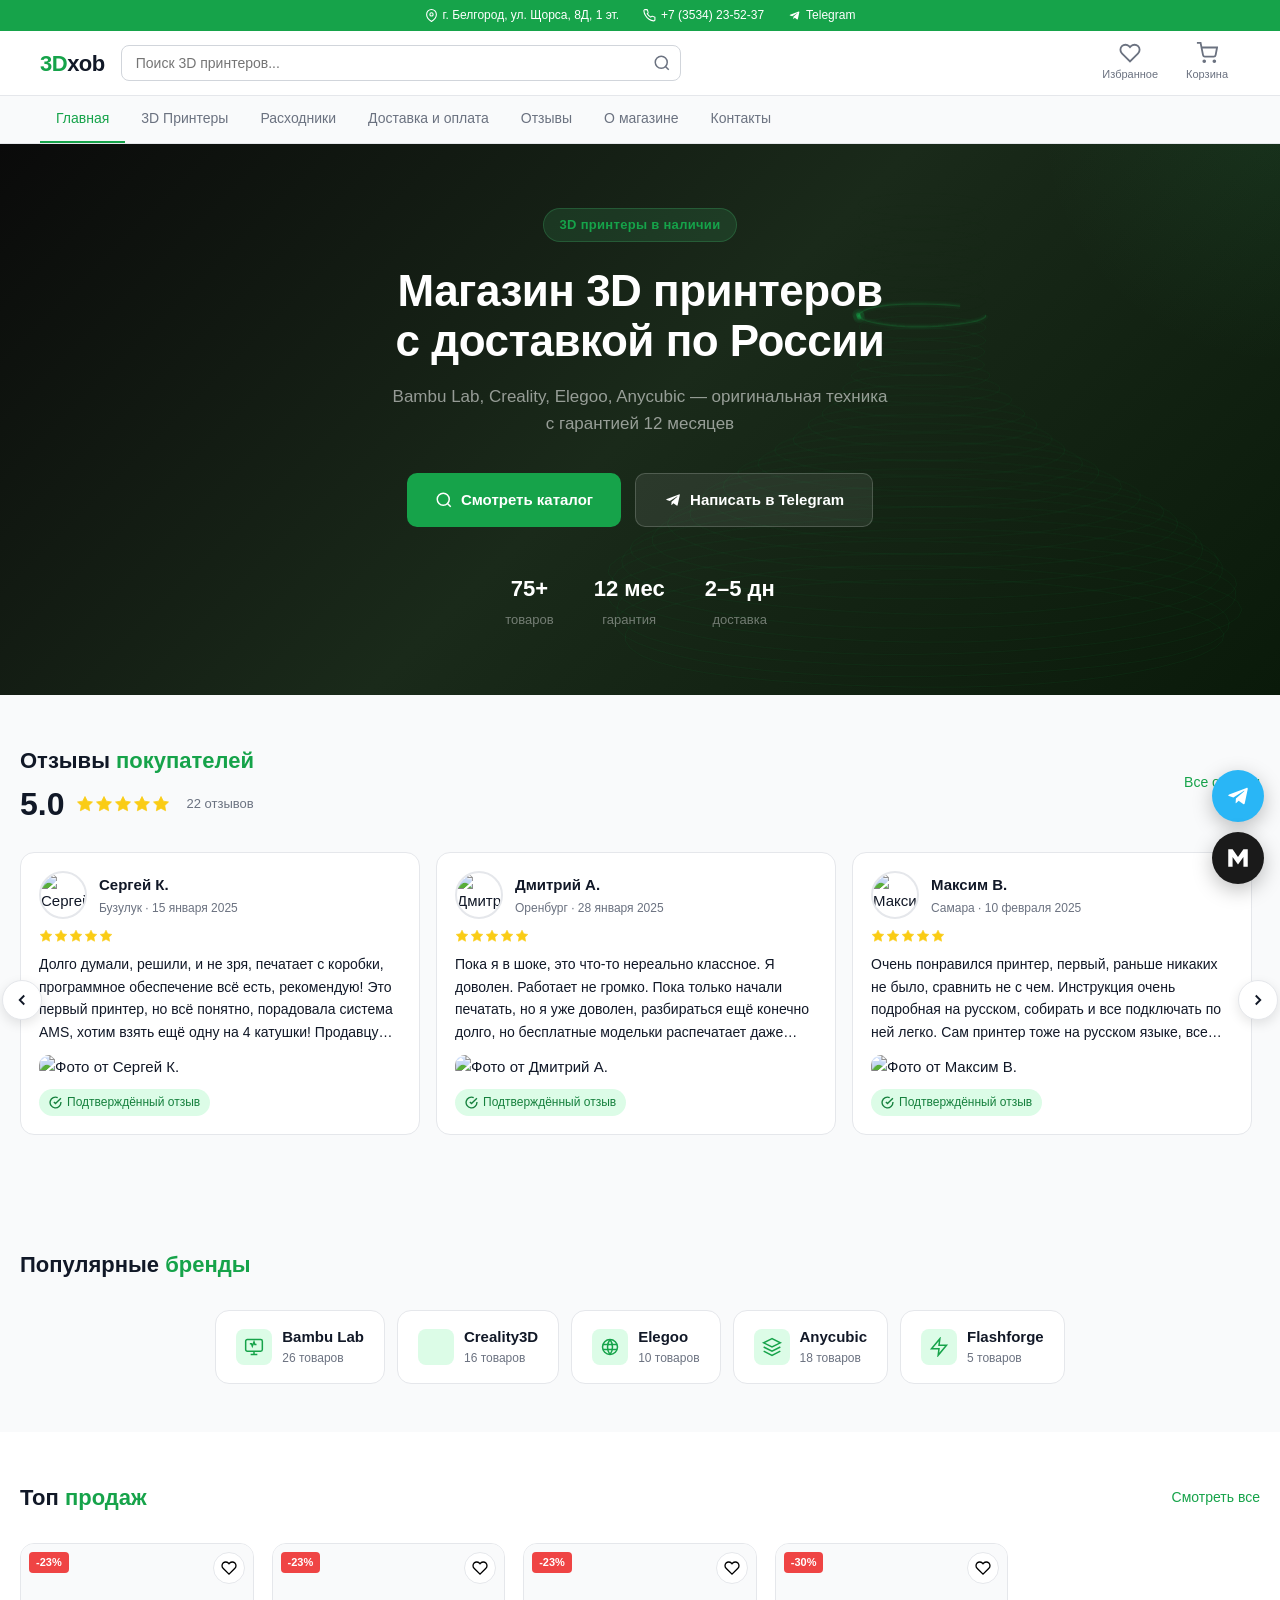
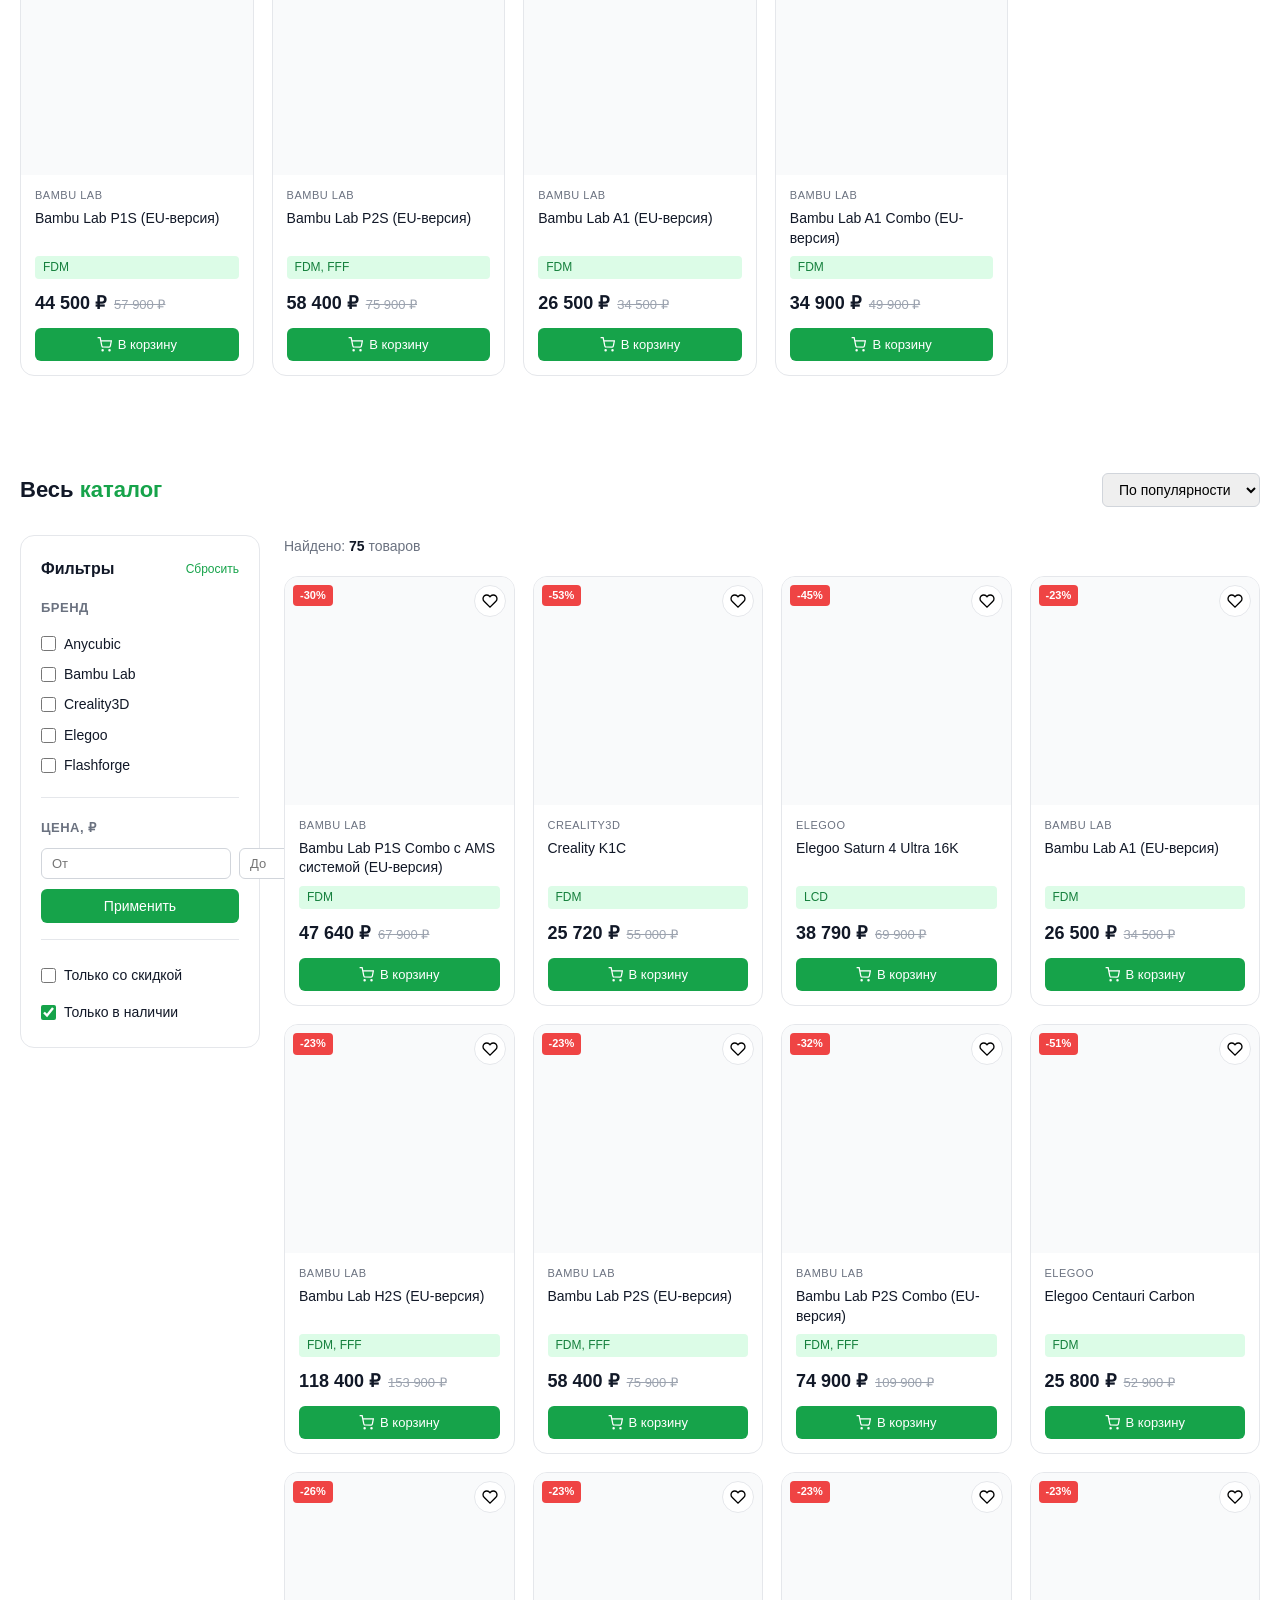
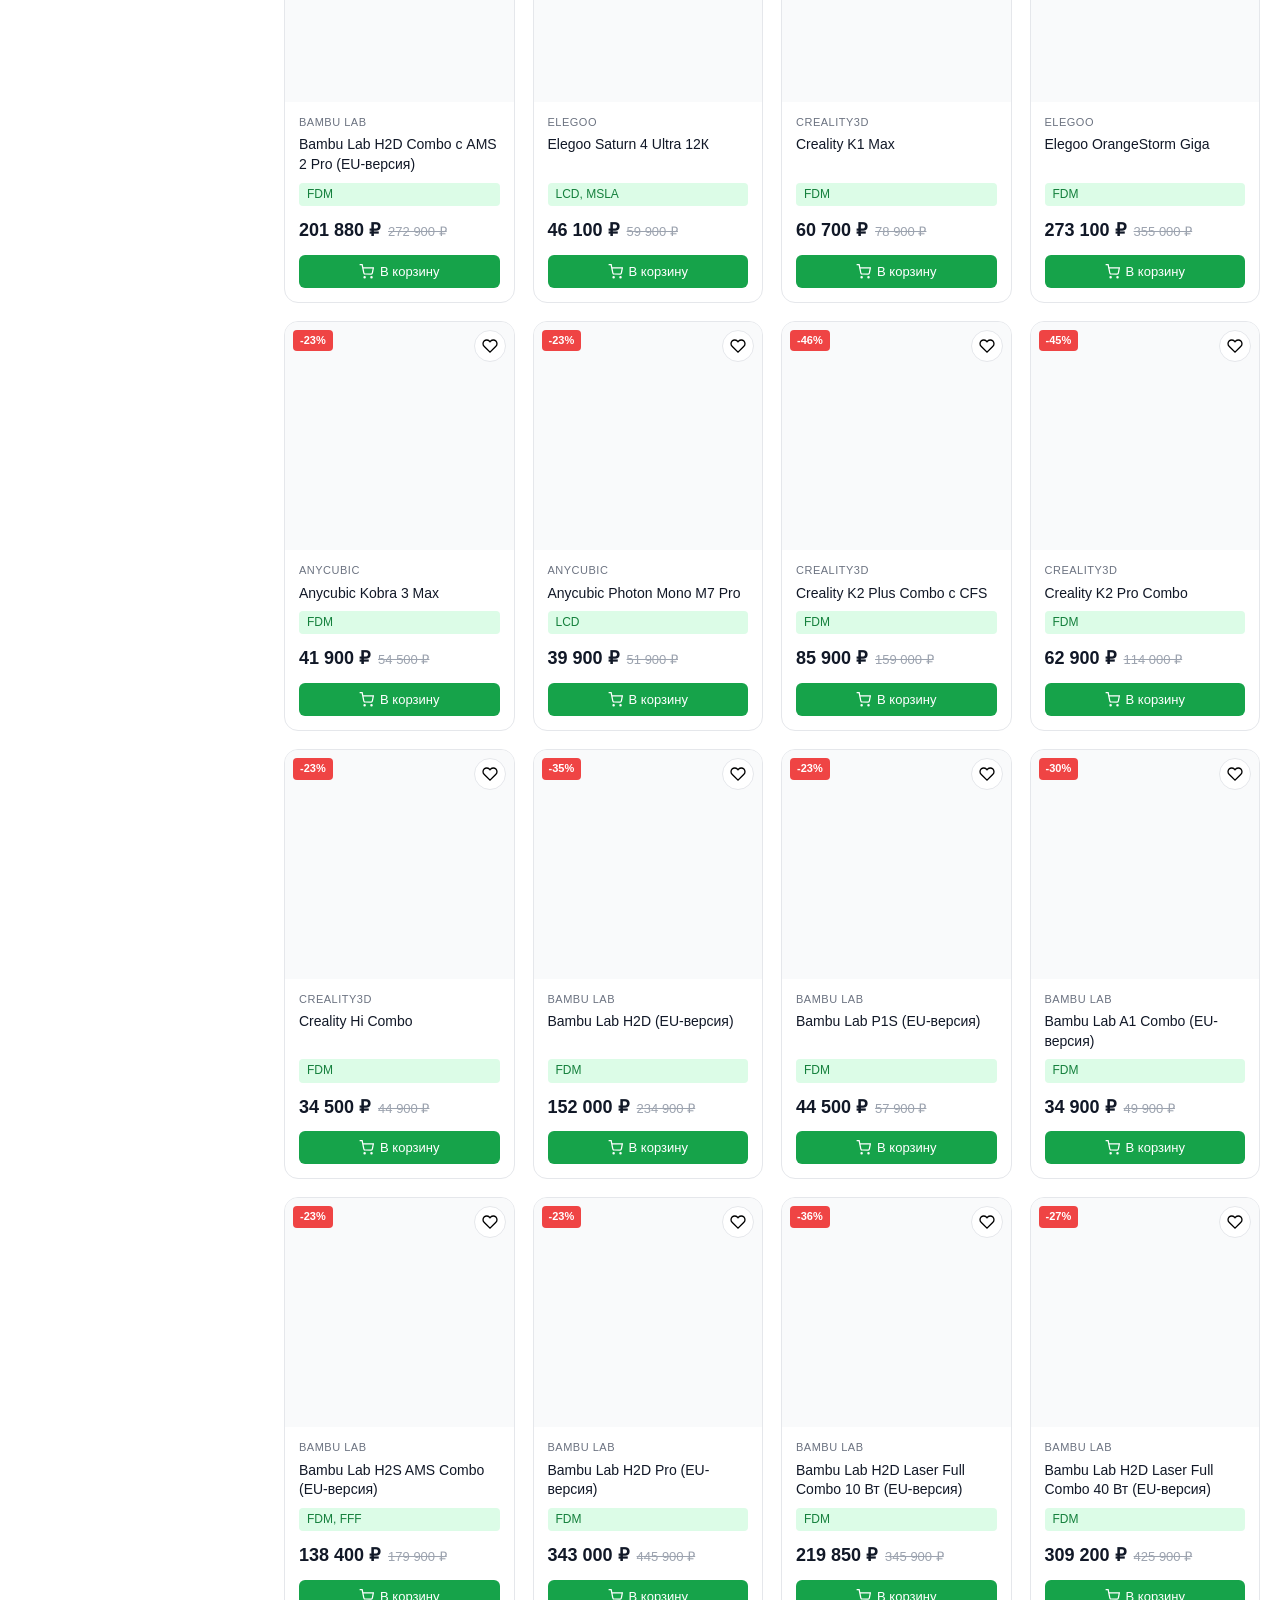
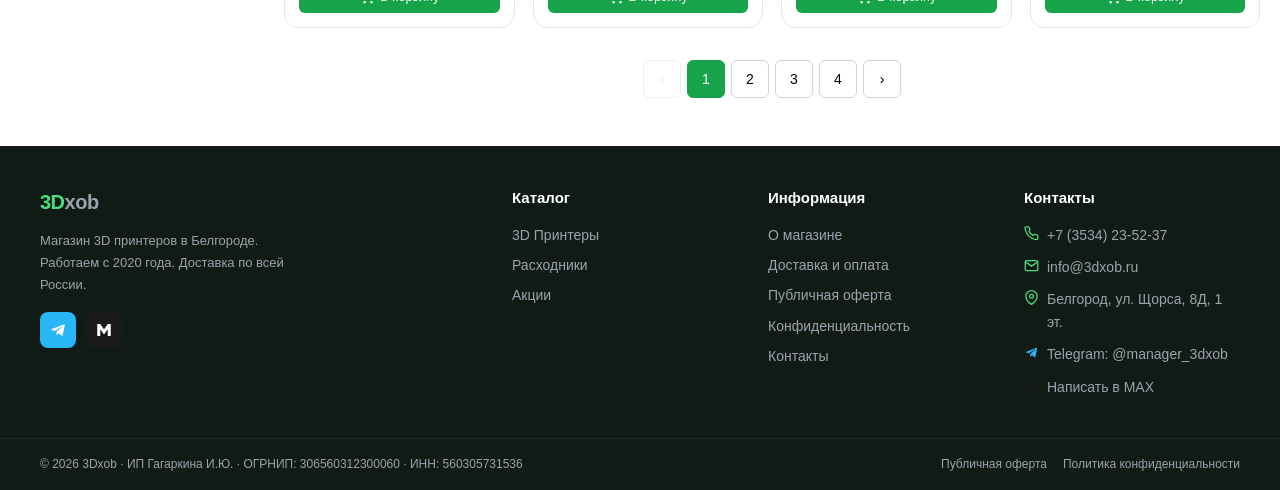
==== commit 4e7c9065: "Add files via upload" ====
--- a/index.html
+++ b/index.html
@@ -30,9 +30,9 @@
         <svg width="18" height="18" viewBox="0 0 24 24" fill="none" stroke="currentColor" stroke-width="2"><circle cx="11" cy="11" r="8"/><path d="m21 21-4.35-4.35"/></svg>
         Смотреть каталог
       </a>
-      <a href="https://vk.me/3dxob_shop" target="_blank" class="hero-btn hero-btn-vk">
-        <svg width="18" height="18" viewBox="0 0 24 24" fill="currentColor"><path d="M15.684 0H8.316C1.592 0 0 1.592 0 8.316v7.368C0 22.408 1.592 24 8.316 24h7.368C22.408 24 24 22.408 24 15.684V8.316C24 1.592 22.408 0 15.684 0zm3.692 17.123h-1.744c-.66 0-.864-.525-2.05-1.727-1.033-1-1.49-1.135-1.744-1.135-.356 0-.458.102-.458.593v1.575c0 .424-.135.678-1.253.678-1.846 0-3.896-1.118-5.335-3.202C4.624 10.857 4.03 8.57 4.03 8.096c0-.254.102-.491.593-.491h1.744c.44 0 .61.203.78.677.863 2.49 2.303 4.675 2.896 4.675.22 0 .322-.102.322-.66V9.721c-.068-1.186-.695-1.287-.695-1.71 0-.204.17-.407.44-.407h2.744c.373 0 .508.203.508.643v3.473c0 .372.17.508.271.508.22 0 .407-.136.813-.542 1.253-1.406 2.151-3.574 2.151-3.574.119-.254.322-.491.762-.491h1.744c.525 0 .643.27.525.643-.22 1.017-2.354 4.031-2.354 4.031-.186.305-.254.44 0 .78.186.254.796.779 1.202 1.253.745.847 1.32 1.558 1.473 2.049.17.491-.085.745-.576.745z"/></svg>
-        Написать в VK
+      <a href="https://t.me/manager_3dxob" target="_blank" rel="noopener" class="hero-btn hero-btn-vk">
+        <svg width="18" height="18" viewBox="0 0 24 24" fill="currentColor"><path d="M9.78 18.65l.28-4.23 7.68-6.92c.34-.31-.07-.46-.52-.19L7.74 13.3 3.64 12c-.88-.25-.89-.86.2-1.3l15.97-6.16c.73-.33 1.43.18 1.15 1.3l-2.72 12.81c-.19.91-.74 1.13-1.5.71L12.6 16.3l-1.99 1.93c-.23.23-.42.42-.83.42z"/></svg>
+        Написать в Telegram
       </a>
     </div>
     <div class="hero-stats">
--- a/css/style.css
+++ b/css/style.css
@@ -203,10 +203,8 @@
 .adv-text h4 { font-size: 15px; font-weight: 600; margin-bottom: 3px; }
 .adv-text p { font-size: 13px; color: var(--text-muted); }
 
-/* FLOATING VK BUTTON */
-.vk-float { position: fixed; bottom: 28px; right: 28px; z-index: 200; background: #0077ff; color: #fff; border-radius: 50px; padding: 13px 20px; display: flex; align-items: center; gap: 8px; font-size: 14px; font-weight: 600; box-shadow: 0 4px 16px rgba(0,119,255,.4); transition: transform .15s, box-shadow .15s; }
-.vk-float:hover { transform: translateY(-2px); box-shadow: 0 6px 20px rgba(0,119,255,.5); }
-.vk-float svg { width: 22px; height: 22px; }
+/* FLOATING MESSENGER WIDGETS — стили в app.js (.msg-widgets) */
+/* (vk-float removed — replaced by .msg-widgets in app.js) */
 
 /* FOOTER */
 .footer { background: #0f1b14; color: #9ca3af; font-size: 14px; }
@@ -296,9 +294,6 @@
   .filter-toggle-btn { display: inline-flex !important; }
   .footer-main { grid-template-columns: 1fr; gap: 28px; }
   .search-wrap { display: none; }
-  .vk-float span { display: none; }
-  .vk-float { padding: 13px; right: 16px; bottom: 16px; }
-  .back-to-top { right: 16px; bottom: 76px; }
   .section-head { gap: 12px; }
   .product-grid { grid-template-columns: repeat(2, minmax(0, 1fr)); gap: 12px; }
 }
@@ -312,6 +307,8 @@
 /* HEADER TOP */
 .header-top-inner { max-width:1240px;margin:0 auto;padding:0 20px;display:flex;align-items:center;justify-content:center;gap:24px;flex-wrap:wrap; }
 .header-top-item { display:flex;align-items:center;gap:5px;font-size:12px; }
+.header-top-link { color:inherit;text-decoration:none;transition:opacity .15s; }
+.header-top-link:hover { opacity:.75; }
 
 /* BURGER */
 .burger { display:none;flex-direction:column;justify-content:center;gap:5px;width:36px;height:36px;background:none;border:none;padding:4px;cursor:pointer;flex-shrink:0; }
@@ -342,9 +339,12 @@
 }
 
 /* BACK TO TOP */
-.back-to-top { position:fixed;bottom:90px;right:28px;z-index:199;width:42px;height:42px;background:#fff;border:1.5px solid var(--border-dark);border-radius:50%;display:flex;align-items:center;justify-content:center;cursor:pointer;color:var(--text-muted);box-shadow:var(--shadow-md);opacity:0;transform:translateY(12px);transition:opacity .25s,transform .25s;pointer-events:none; }
+.back-to-top { position:fixed;bottom:90px;right:84px;z-index:199;width:42px;height:42px;background:#fff;border:1.5px solid var(--border-dark);border-radius:50%;display:flex;align-items:center;justify-content:center;cursor:pointer;color:var(--text-muted);box-shadow:var(--shadow-md);opacity:0;transform:translateY(12px);transition:opacity .25s,transform .25s;pointer-events:none; }
 .back-to-top.visible { opacity:1;transform:translateY(0);pointer-events:auto; }
 .back-to-top:hover { border-color:var(--green);color:var(--green); }
+@media (max-width: 768px) {
+  .back-to-top { right: 16px; bottom: 156px; }
+}
 
 /* BRANDS SECTION */
 .brands-grid { display:flex;gap:12px;flex-wrap:wrap;justify-content:center; }
@@ -440,7 +440,7 @@
 .hero-btn-primary { background: var(--green); color: #fff; }
 .hero-btn-primary:hover { background: #3bcd6b; transform: translateY(-1px); box-shadow: 0 8px 24px rgba(74,222,128,.3); }
 .hero-btn-vk { background: rgba(255,255,255,.08); color: #fff; border: 1.5px solid rgba(255,255,255,.18); }
-.hero-btn-vk:hover { background: #0077ff; border-color: #0077ff; }
+.hero-btn-vk:hover { background: #29b6f6; border-color: #29b6f6; }
 .hero-stats {
   display: flex;
   gap: 40px;
@@ -606,3 +606,178 @@
   .reviews-summary-num { font-size:38px; }
   .review-card { padding:14px; }
 }
+
+/* =============== ORDER CHECKOUT BUTTON =============== */
+.btn-checkout {
+  display: flex;
+  align-items: center;
+  justify-content: center;
+  gap: 8px;
+  width: 100%;
+  margin-top: 16px;
+  padding: 16px 18px;
+  background: var(--green, #16a34a);
+  color: #fff;
+  border: none;
+  border-radius: 12px;
+  font-family: inherit;
+  font-size: 16px;
+  font-weight: 600;
+  line-height: 1;
+  text-align: center;
+  cursor: pointer;
+  transition: background .15s ease, transform .1s ease, box-shadow .15s ease;
+  -webkit-appearance: none;
+  appearance: none;
+}
+.btn-checkout:hover:not(:disabled) { background: #128a3e; box-shadow: 0 6px 18px rgba(22,163,74,.25); }
+.btn-checkout:active:not(:disabled) { transform: translateY(1px); }
+.btn-checkout:disabled { opacity: .65; cursor: progress; }
+.btn-checkout--error { background: #dc2626; }
+.btn-checkout--error:hover:not(:disabled) { background: #b91c1c; }
+
+.checkout-note {
+  margin-top: 12px;
+  padding: 12px 14px;
+  background: #fef3c7;
+  border: 1px solid #fde68a;
+  border-radius: 10px;
+  color: #78350f;
+  font-size: 13px;
+  line-height: 1.5;
+}
+.checkout-note strong { color: #92400e; }
+
+.checkout-error {
+  margin-top: 10px;
+  padding: 10px 12px;
+  background: #fee2e2;
+  border: 1px solid #fca5a5;
+  border-radius: 8px;
+  color: #991b1b;
+  font-size: 13px;
+  line-height: 1.45;
+  display: none;
+}
+.checkout-error.show { display: block; }
+
+/* =============== SUCCESS PAGE =============== */
+.success-wrap { max-width: 720px; margin: 0 auto; padding: 24px 0 48px; }
+.success-title {
+  font-size: 28px;
+  font-weight: 700;
+  color: var(--text, #0f172a);
+  margin: 0 0 16px;
+  display: flex; align-items: center; gap: 10px;
+}
+.success-title svg { color: var(--green, #16a34a); }
+
+.success-callout {
+  display: flex;
+  gap: 14px;
+  padding: 18px 18px;
+  background: #ecfdf5;
+  border: 1px solid #a7f3d0;
+  border-left: 4px solid var(--green, #16a34a);
+  border-radius: 12px;
+  color: #064e3b;
+  font-size: 15px;
+  line-height: 1.55;
+  margin-bottom: 24px;
+}
+.success-callout svg { flex-shrink: 0; color: var(--green, #16a34a); margin-top: 2px; }
+
+.success-warning {
+  display: flex;
+  gap: 12px;
+  padding: 14px 16px;
+  background: #fef3c7;
+  border: 1px solid #fde68a;
+  border-radius: 10px;
+  color: #78350f;
+  font-size: 14px;
+  line-height: 1.5;
+  margin-bottom: 20px;
+}
+
+.success-order-card {
+  background: #fff;
+  border: 1.5px solid var(--border, #e5e7eb);
+  border-radius: 14px;
+  padding: 22px 22px;
+  margin-bottom: 22px;
+  display: flex; align-items: center; gap: 16px; flex-wrap: wrap;
+}
+.success-order-label { font-size: 13px; color: var(--text-muted, #64748b); margin-bottom: 4px; }
+.success-order-number { font-size: 32px; font-weight: 800; color: var(--text, #0f172a); letter-spacing: .5px; font-family: ui-monospace, "SF Mono", Menlo, Consolas, monospace; }
+.success-copy-btn {
+  margin-left: auto;
+  display: inline-flex; align-items: center; gap: 6px;
+  padding: 10px 16px;
+  background: #fff;
+  border: 1.5px solid var(--green, #16a34a);
+  color: var(--green, #16a34a);
+  border-radius: 10px;
+  font-size: 14px; font-weight: 600;
+  cursor: pointer;
+  transition: all .15s;
+}
+.success-copy-btn:hover { background: var(--green, #16a34a); color: #fff; }
+.success-copy-btn.copied { background: var(--green, #16a34a); color: #fff; }
+
+.success-cta-row {
+  display: grid;
+  grid-template-columns: 1fr 1fr;
+  gap: 12px;
+  margin-bottom: 28px;
+}
+.success-cta-btn {
+  display: inline-flex; align-items: center; justify-content: center; gap: 10px;
+  padding: 16px 18px;
+  border-radius: 12px;
+  font-size: 16px; font-weight: 600;
+  text-decoration: none;
+  color: #fff;
+  transition: transform .1s, box-shadow .15s;
+}
+.success-cta-btn:hover { transform: translateY(-1px); box-shadow: 0 6px 18px rgba(0,0,0,.18); }
+.success-cta-btn--tg  { background: #29b6f6; }
+.success-cta-btn--max { background: #1a1a1a; }
+.success-cta-btn svg { width: 22px; height: 22px; }
+
+.success-summary {
+  background: #fff;
+  border: 1px solid var(--border, #e5e7eb);
+  border-radius: 12px;
+  padding: 18px;
+  margin-bottom: 24px;
+}
+.success-summary h3 { font-size: 16px; margin: 0 0 12px; }
+.success-summary-list { list-style: none; padding: 0; margin: 0; }
+.success-summary-list li {
+  display: flex; justify-content: space-between; gap: 14px;
+  padding: 10px 0;
+  border-bottom: 1px solid var(--border, #e5e7eb);
+  font-size: 14px;
+}
+.success-summary-list li:last-child { border-bottom: none; }
+.success-summary-name { color: var(--text, #0f172a); }
+.success-summary-qty { color: var(--text-muted, #64748b); font-size: 13px; margin-left: 6px; }
+.success-summary-price { font-weight: 600; color: var(--text, #0f172a); white-space: nowrap; }
+.success-summary-total {
+  display: flex; justify-content: space-between;
+  margin-top: 12px; padding-top: 12px;
+  border-top: 1.5px solid var(--text, #0f172a);
+  font-size: 17px; font-weight: 700;
+}
+
+.success-back { display: inline-flex; align-items: center; gap: 6px; color: var(--green, #16a34a); text-decoration: none; font-weight: 500; font-size: 15px; }
+.success-back:hover { text-decoration: underline; }
+
+@media (max-width: 480px) {
+  .success-title { font-size: 22px; }
+  .success-order-number { font-size: 26px; }
+  .success-order-card { padding: 18px 16px; }
+  .success-copy-btn { margin-left: 0; width: 100%; justify-content: center; }
+  .success-cta-row { grid-template-columns: 1fr; }
+}
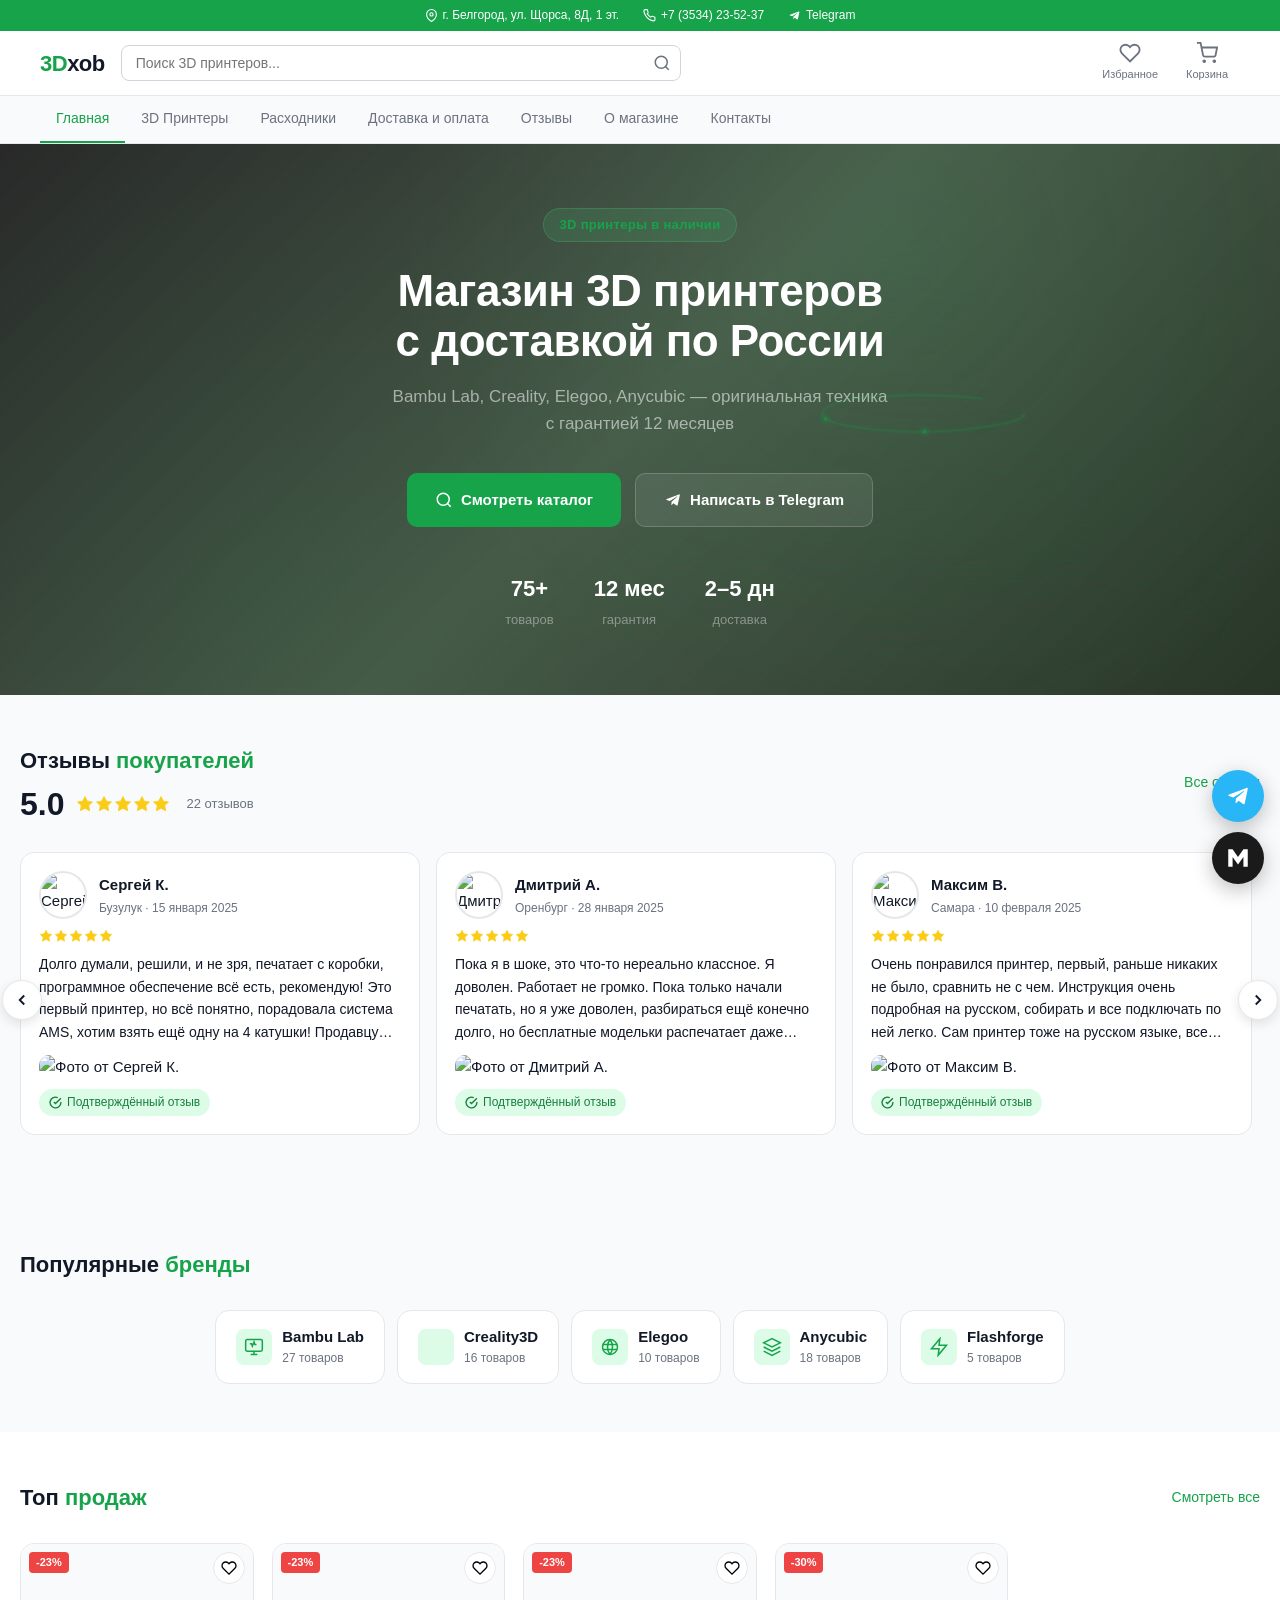
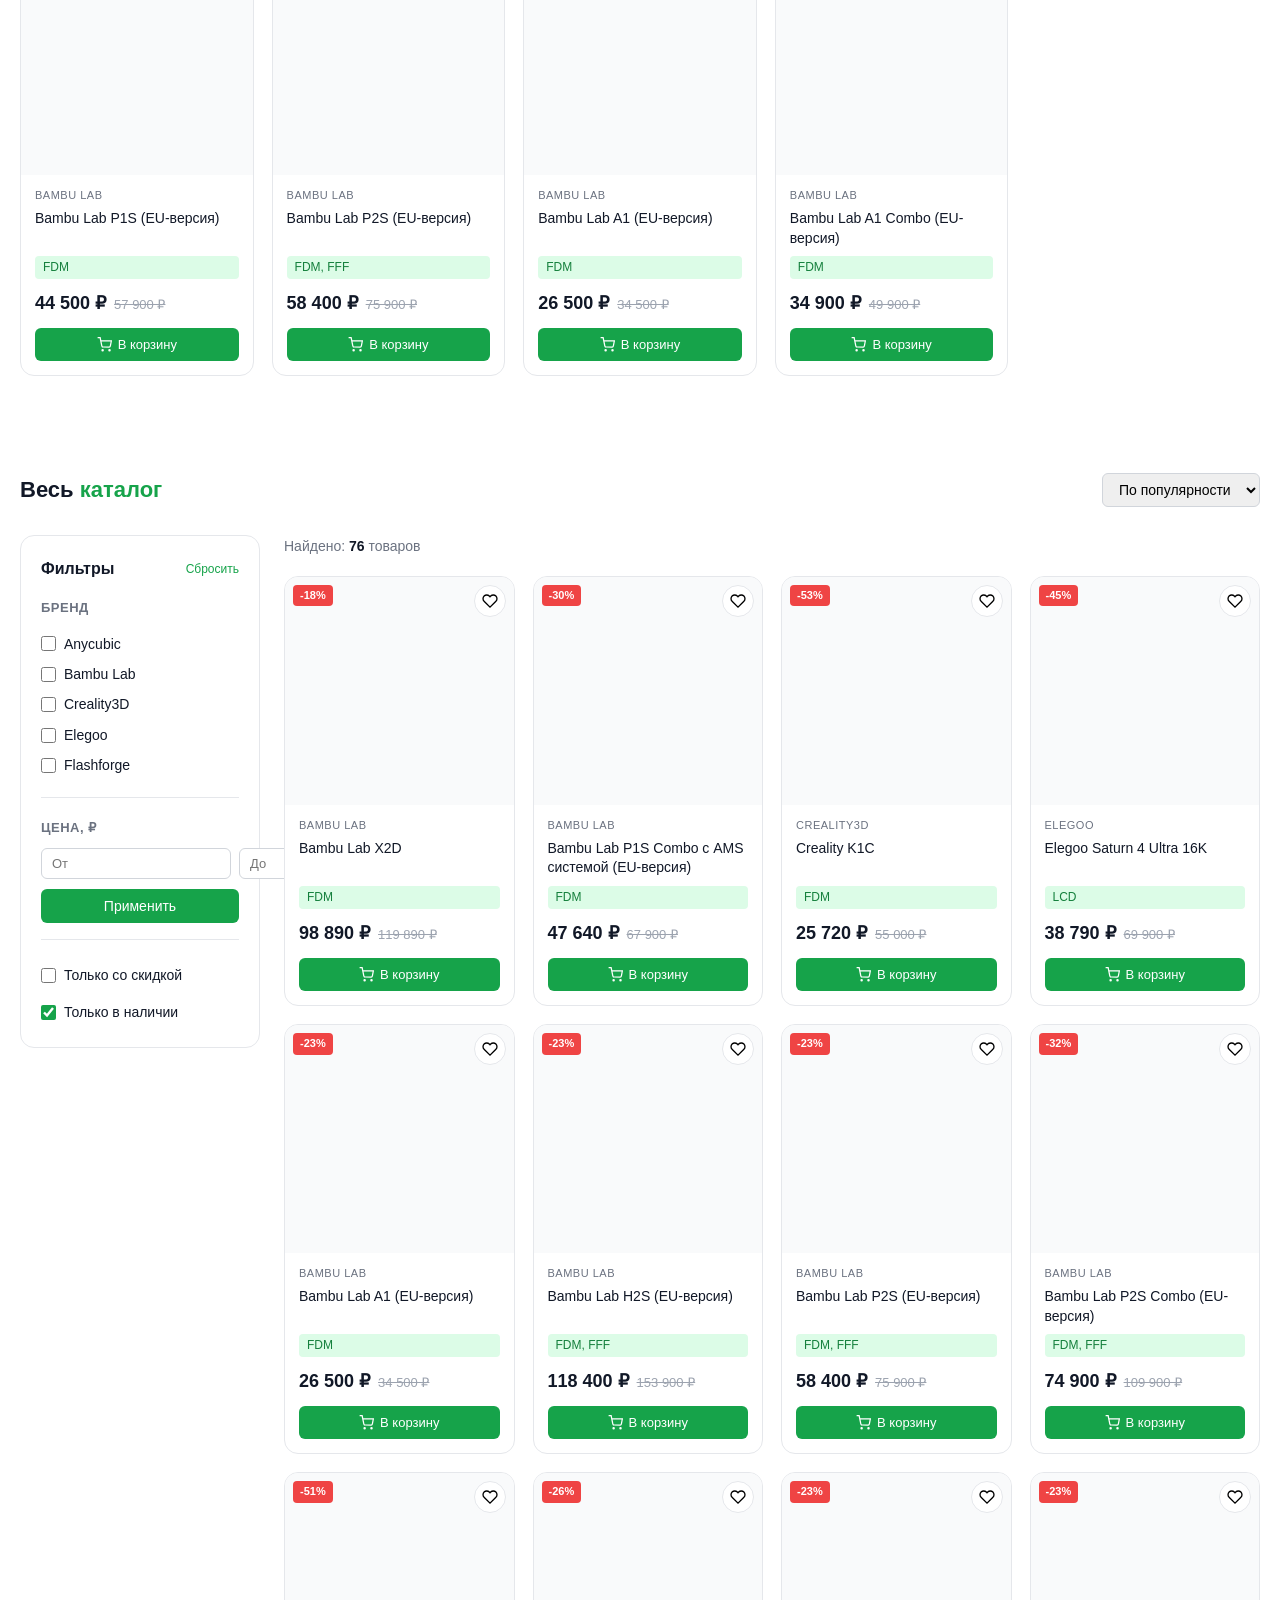
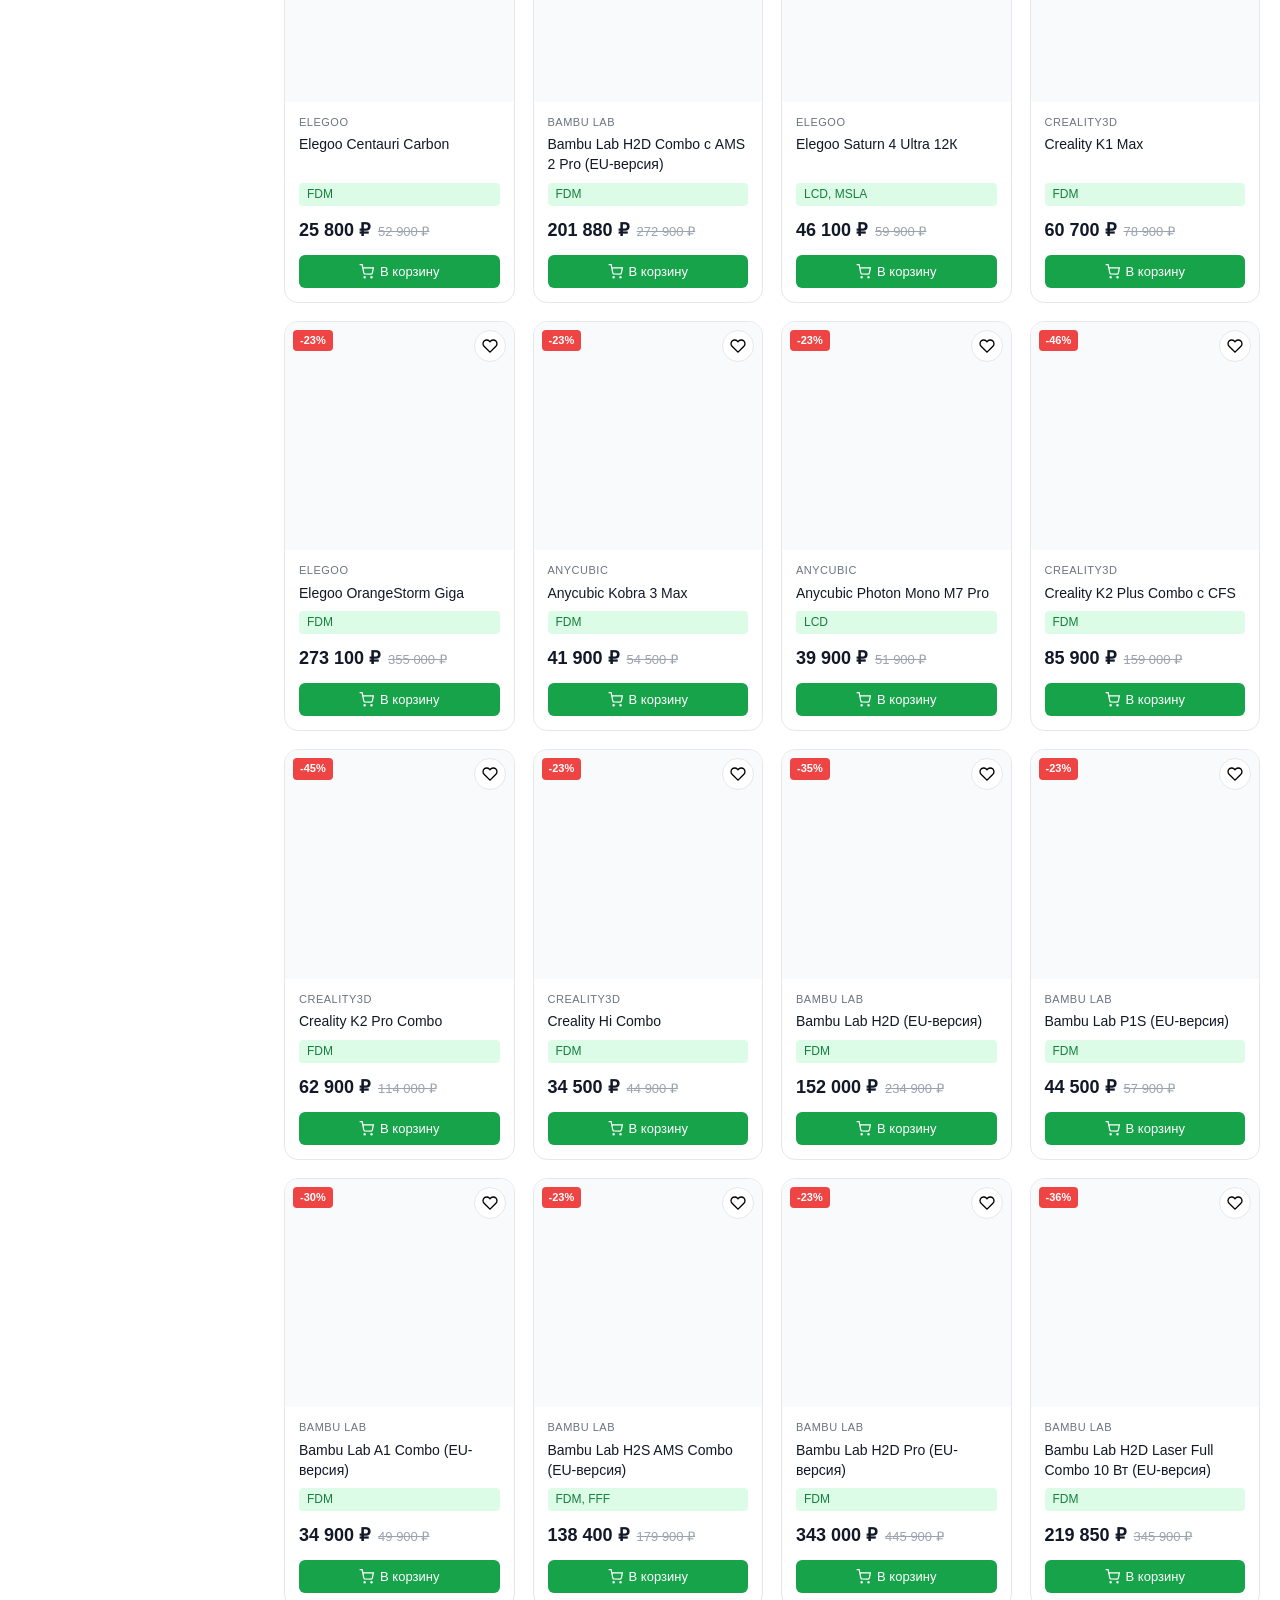
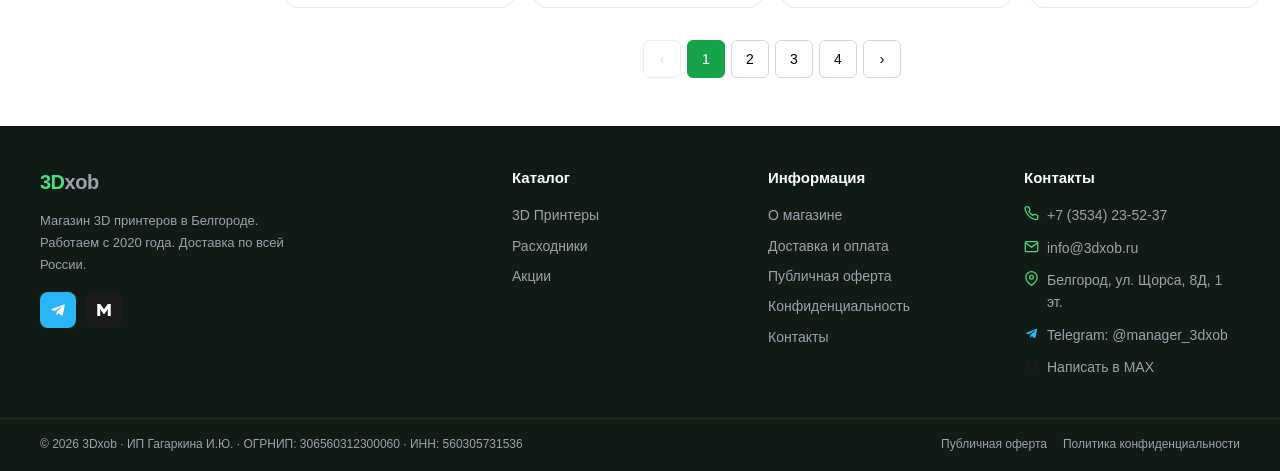
==== commit 117ee974: "Add files via upload" ====
--- a/index.html
+++ b/index.html
@@ -2,8 +2,7 @@
 <html lang="ru">
 <head>
 <meta charset="UTF-8">
-<meta name="yandex-verification" content="dbf0e9313a56126f" />
-<meta name="yandex-verification" content="bb57fb1829c01fc7" />
+<meta name="yandex-verification" content="0a628678d340d7d2" />
 <meta name="viewport" content="width=device-width, initial-scale=1.0">
 <title>3Dxob — Магазин 3D принтеров в Белгороде</title>
 <meta name="description" content="Купить 3D принтер в магазине 3Dxob. Широкий выбор: Bambu Lab, Creality, Elegoo, Anycubic. Доставка по всей России. Гарантия.">
@@ -11,10 +10,10 @@
 <link rel="stylesheet" href="css/style.css">
 <!-- Yandex.Metrika counter -->
 <script type="text/javascript">
-(function(m,e,t,r,i,k,a){m[i]=m[i]||function(){(m[i].a=m[i].a||[]).push(arguments)};m[i].l=1*new Date();for(var j=0;j<document.scripts.length;j++){if(document.scripts[j].src===r){return;}}k=e.createElement(t),a=e.getElementsByTagName(t)[0],k.async=1,k.src=r,a.parentNode.insertBefore(k,a)})(window,document,"script","https://mc.yandex.ru/metrika/tag.js?id=108699019","ym");
-ym(108699019,"init",{ssr:true,webvisor:true,clickmap:true,ecommerce:"dataLayer",referrer:document.referrer,url:location.href,accurateTrackBounce:true,trackLinks:true});
+(function(m,e,t,r,i,k,a){m[i]=m[i]||function(){(m[i].a=m[i].a||[]).push(arguments)};m[i].l=1*new Date();for(var j=0;j<document.scripts.length;j++){if(document.scripts[j].src===r){return;}}k=e.createElement(t),a=e.getElementsByTagName(t)[0],k.async=1,k.src=r,a.parentNode.insertBefore(k,a)})(window,document,"script","https://mc.yandex.ru/metrika/tag.js?id=109407985","ym");
+ym(109407985,"init",{ssr:true,webvisor:true,clickmap:true,ecommerce:"dataLayer",referrer:document.referrer,url:location.href,accurateTrackBounce:true,trackLinks:true});
 </script>
-<noscript><div><img src="https://mc.yandex.ru/watch/108699019" style="position:absolute;left:-9999px;" alt=""/></div></noscript>
+<noscript><div><img src="https://mc.yandex.ru/watch/109407985" style="position:absolute;left:-9999px;" alt=""/></div></noscript>
 <!-- /Yandex.Metrika counter -->
 </head>
 <body>
--- a/css/style.css
+++ b/css/style.css
@@ -357,7 +357,9 @@
 /* BANNER */
 /* HERO SECTION */
 .hero-section {
-  background: linear-gradient(135deg, #0a0a0a 0%, #1a2a1a 50%, #0a1a0a 100%);
+  background:
+    linear-gradient(135deg, rgba(10,10,10,.88) 0%, rgba(20,40,20,.78) 50%, rgba(10,26,10,.88) 100%),
+    url('https://res.cloudinary.com/dldf74clk/image/upload/f_auto,q_auto,w_1600/v1779730795/photo_2026-05-22_18-40-26_dasamw.jpg') center/cover no-repeat;
   padding: 64px 20px;
   position: relative;
   overflow: hidden;
@@ -365,11 +367,10 @@
 .hero-section::before {
   content: '';
   position: absolute;
-  top: -50%;
-  right: -20%;
-  width: 500px;
-  height: 500px;
-  background: radial-gradient(circle, rgba(74,222,128,.08) 0%, transparent 70%);
+  inset: 0;
+  background:
+    radial-gradient(circle at 70% 20%, rgba(74,222,128,.10) 0%, transparent 50%),
+    radial-gradient(circle at 20% 80%, rgba(22,163,74,.08) 0%, transparent 50%);
   pointer-events: none;
   z-index: 0;
 }
@@ -381,6 +382,7 @@
   z-index: 0;
   pointer-events: none;
   display: block;
+  opacity: .85;
 }
 .hero-inner {
   max-width: 1240px;
@@ -468,7 +470,12 @@
 
 /* Hero mobile */
 @media (max-width: 480px) {
-  .hero-section { padding: 36px 16px; }
+  .hero-section {
+    padding: 36px 16px;
+    background:
+      linear-gradient(135deg, rgba(10,10,10,.92) 0%, rgba(20,40,20,.85) 50%, rgba(10,26,10,.92) 100%),
+      url('https://res.cloudinary.com/dldf74clk/image/upload/f_auto,q_auto,w_900/v1779730795/photo_2026-05-22_18-40-26_dasamw.jpg') center/cover no-repeat;
+  }
   .hero-title { font-size: 26px; }
   .hero-subtitle { font-size: 14px; margin-bottom: 24px; }
   .hero-badge { font-size: 12px; padding: 5px 14px; margin-bottom: 18px; }
@@ -781,3 +788,43 @@
   .success-copy-btn { margin-left: 0; width: 100%; justify-content: center; }
   .success-cta-row { grid-template-columns: 1fr; }
 }
+
+/* SHOP PHOTO (about page) */
+.shop-photo {
+  margin: 0 0 28px;
+  border-radius: 16px;
+  overflow: hidden;
+  position: relative;
+  box-shadow: 0 8px 30px rgba(0,0,0,.12);
+  background: #0a0a0a;
+}
+.shop-photo img {
+  display: block;
+  width: 100%;
+  height: auto;
+  max-height: 460px;
+  object-fit: cover;
+  object-position: center;
+}
+.shop-photo figcaption {
+  position: absolute;
+  left: 16px;
+  bottom: 16px;
+  display: inline-flex;
+  align-items: center;
+  gap: 6px;
+  padding: 8px 14px;
+  background: rgba(0,0,0,.65);
+  color: #fff;
+  border-radius: 999px;
+  font-size: 13px;
+  font-weight: 500;
+  backdrop-filter: blur(8px);
+  -webkit-backdrop-filter: blur(8px);
+}
+.shop-photo figcaption svg { color: var(--green, #16a34a); flex-shrink: 0; }
+@media (max-width: 480px) {
+  .shop-photo { margin-bottom: 20px; border-radius: 12px; }
+  .shop-photo img { max-height: 240px; }
+  .shop-photo figcaption { left: 10px; bottom: 10px; padding: 6px 11px; font-size: 12px; }
+}
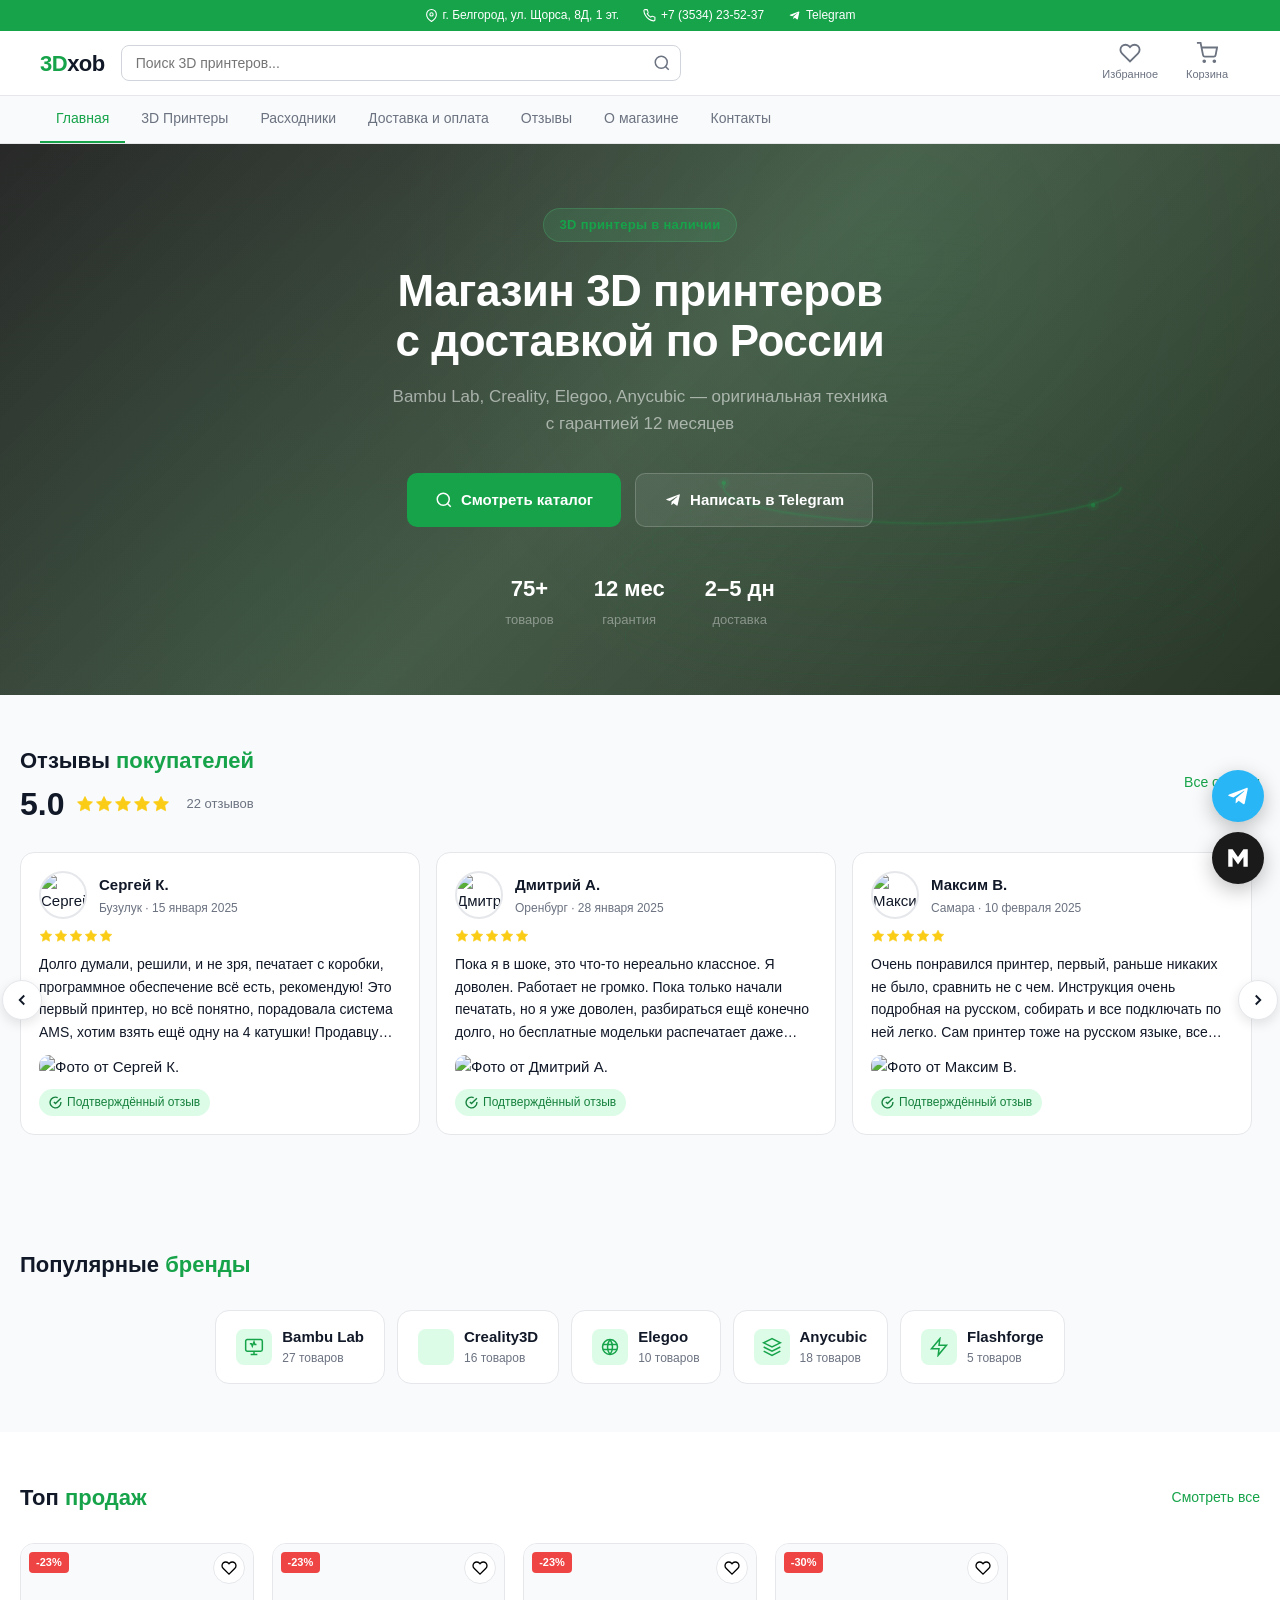
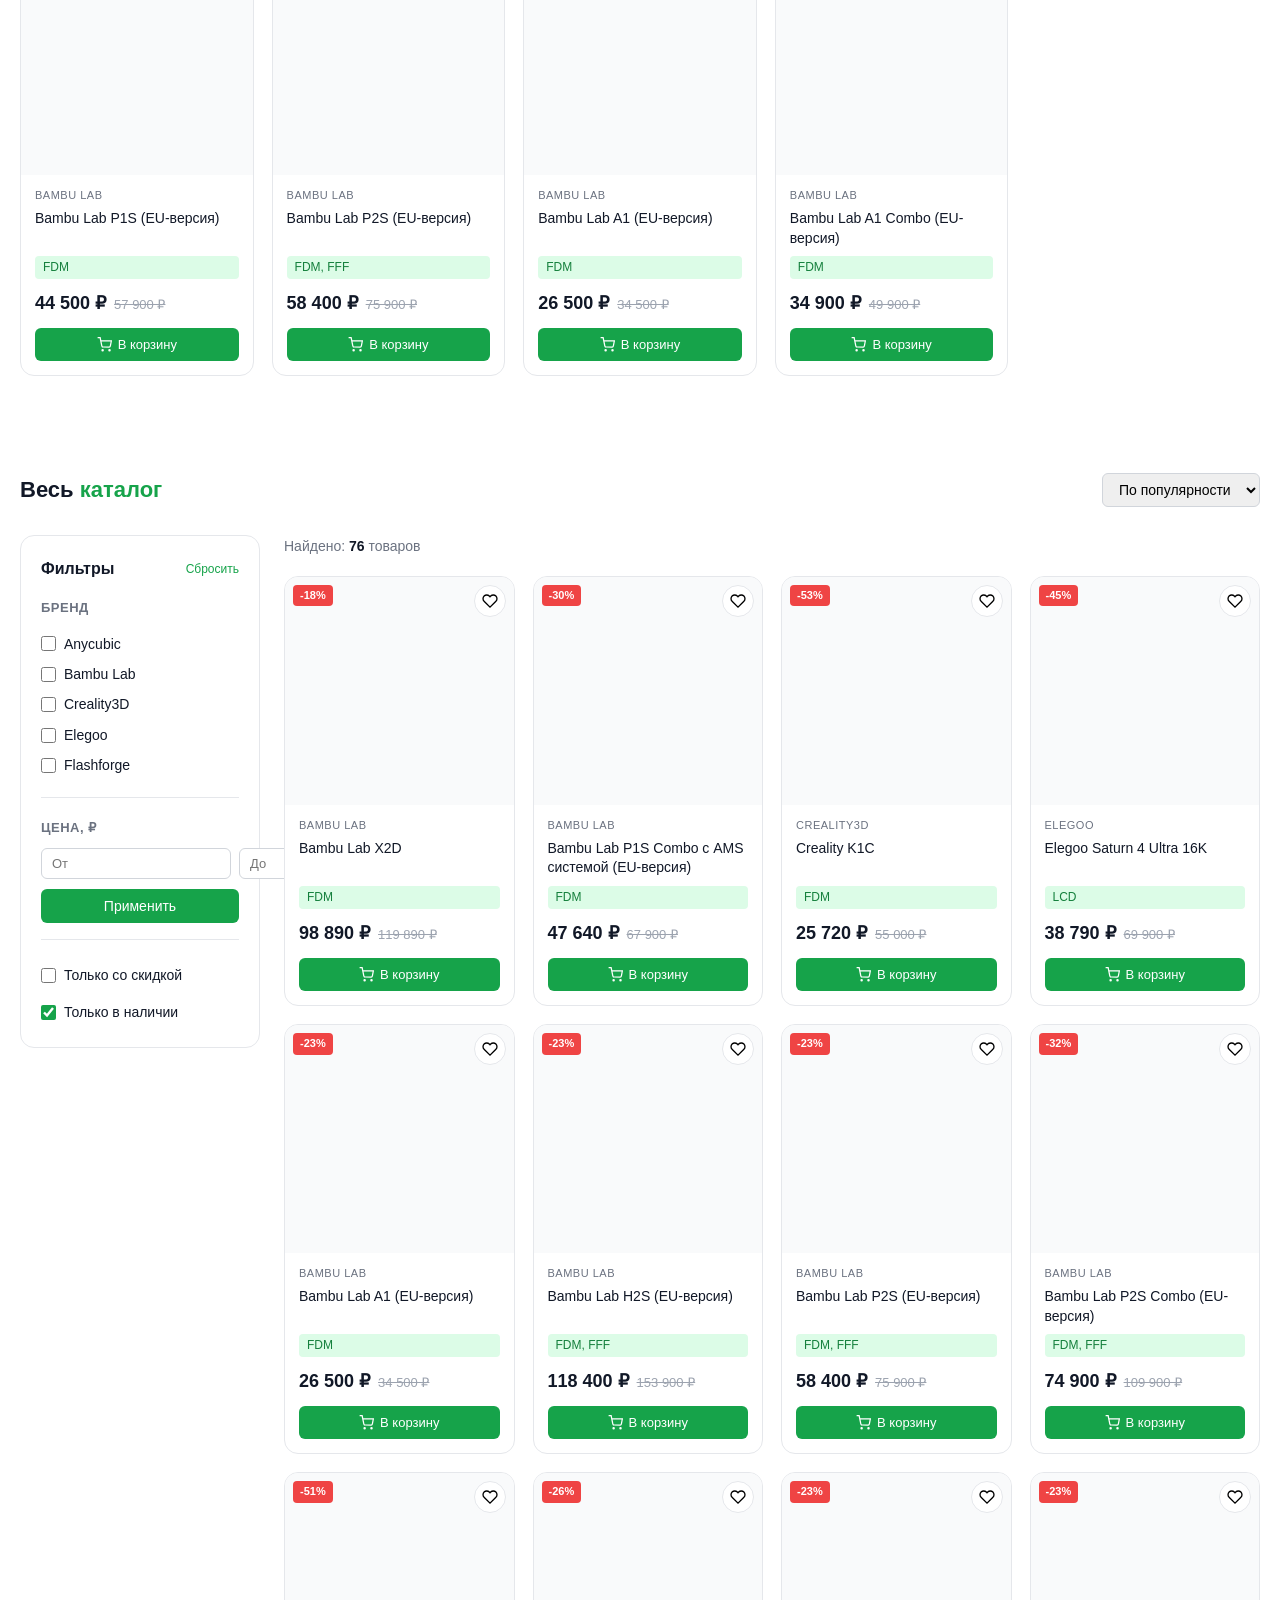
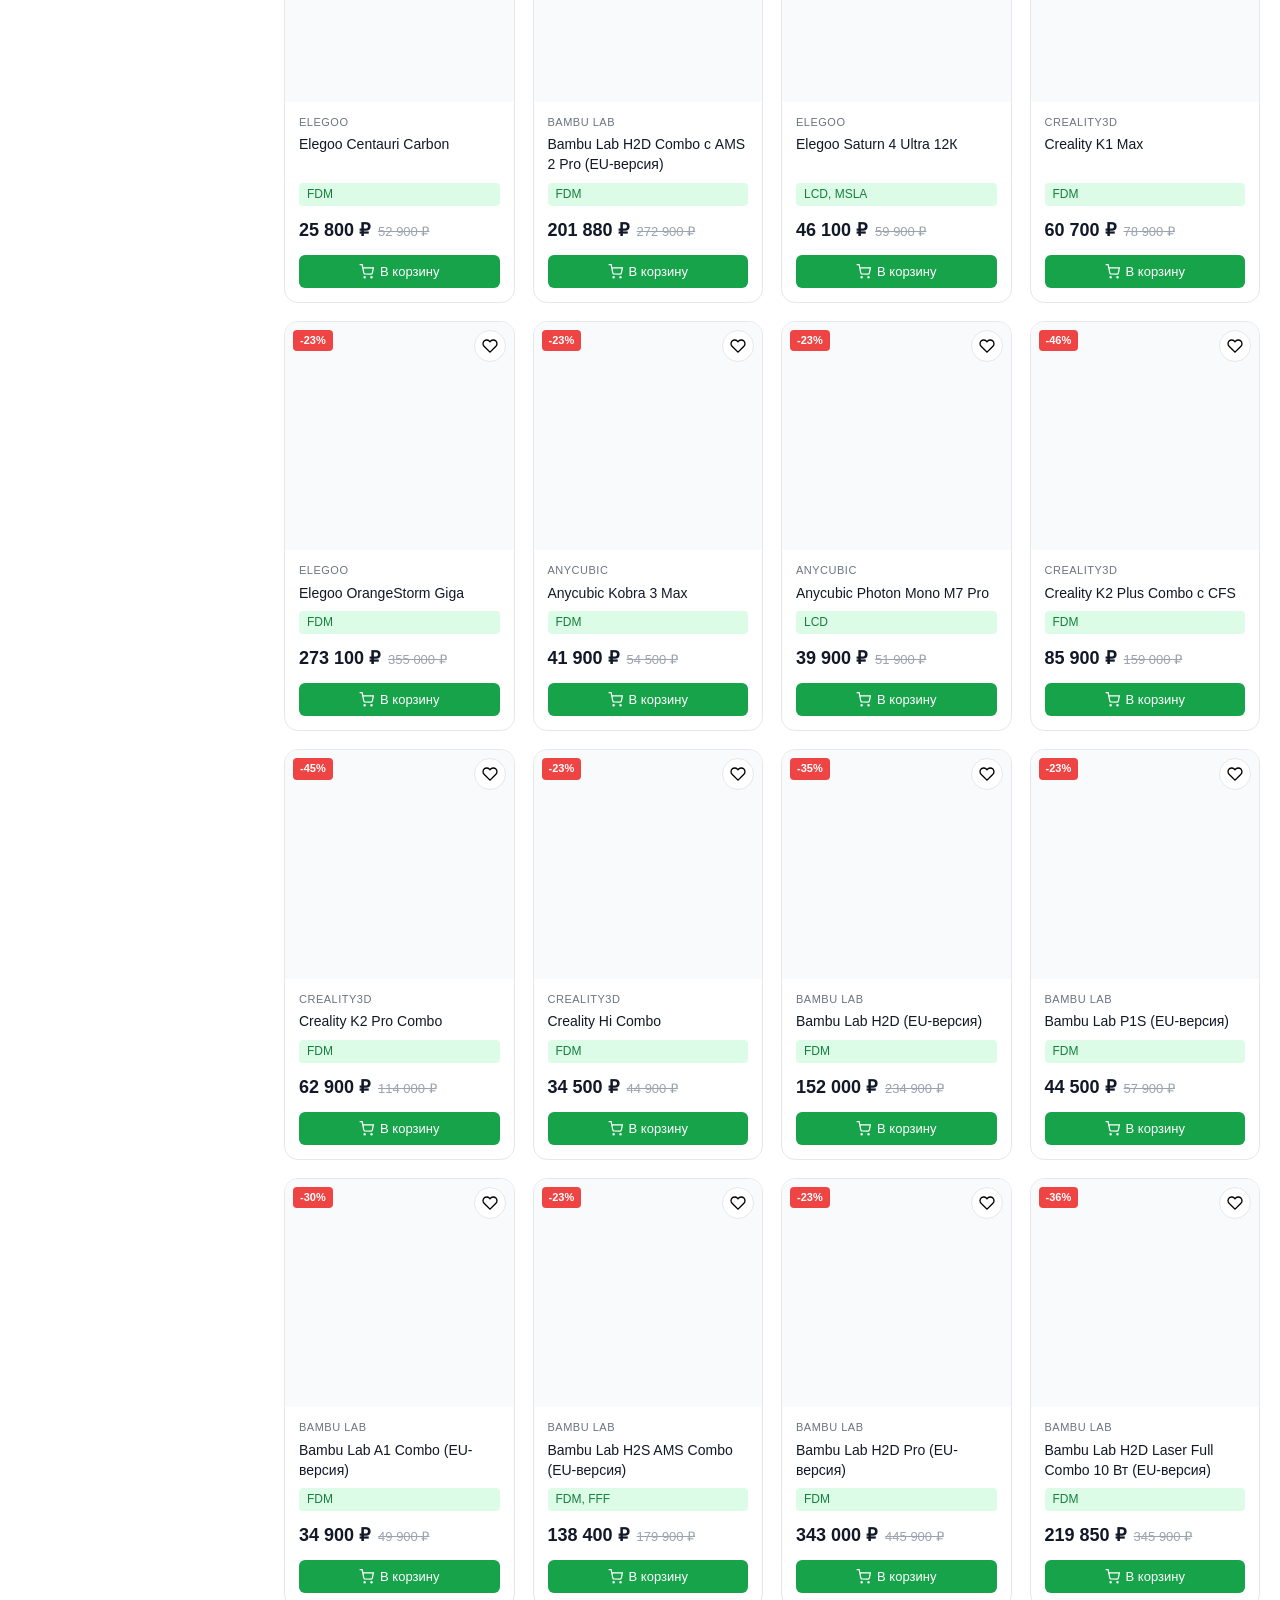
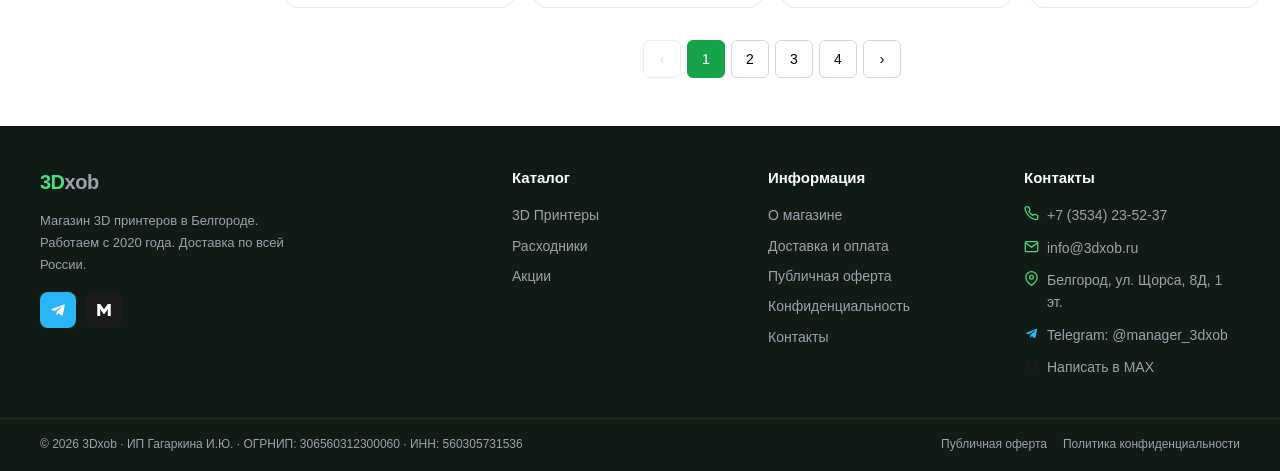
==== commit 89368bcc: "Add files via upload" ====
--- a/index.html
+++ b/index.html
@@ -4,10 +4,67 @@
 <meta charset="UTF-8">
 <meta name="yandex-verification" content="0a628678d340d7d2" />
 <meta name="viewport" content="width=device-width, initial-scale=1.0">
-<title>3Dxob — Магазин 3D принтеров в Белгороде</title>
-<meta name="description" content="Купить 3D принтер в магазине 3Dxob. Широкий выбор: Bambu Lab, Creality, Elegoo, Anycubic. Доставка по всей России. Гарантия.">
+<title>3Dxob — Магазин 3D принтеров в Белгороде с доставкой по России</title>
+<meta name="description" content="Купить 3D принтер в магазине 3Dxob. Bambu Lab, Creality, Elegoo, Anycubic — оригинальная техника с гарантией 12 месяцев. Доставка по всей России 2–5 дней.">
+<meta name="keywords" content="3D принтер, купить 3D принтер, Bambu Lab, Creality, Elegoo, Anycubic, 3D принтер Белгород, магазин 3D принтеров">
+<link rel="canonical" href="https://www.3dxob.ru/">
+
+<!-- Open Graph -->
+<meta property="og:type" content="website">
+<meta property="og:title" content="3Dxob — Магазин 3D принтеров с доставкой по России">
+<meta property="og:description" content="Купить 3D принтер: Bambu Lab, Creality, Elegoo, Anycubic. Оригинальная техника, гарантия 12 месяцев, доставка 2–5 дней.">
+<meta property="og:url" content="https://www.3dxob.ru/">
+<meta property="og:site_name" content="3Dxob">
+<meta property="og:image" content="https://res.cloudinary.com/dldf74clk/image/upload/f_auto,q_auto,w_1200/v1779730795/photo_2026-05-22_18-40-26_dasamw.jpg">
+<meta property="og:locale" content="ru_RU">
+
+<!-- Twitter Card -->
+<meta name="twitter:card" content="summary_large_image">
+<meta name="twitter:title" content="3Dxob — Магазин 3D принтеров">
+<meta name="twitter:description" content="Купить 3D принтер: Bambu Lab, Creality, Elegoo, Anycubic. Гарантия 12 месяцев, доставка 2–5 дней.">
+<meta name="twitter:image" content="https://res.cloudinary.com/dldf74clk/image/upload/f_auto,q_auto,w_1200/v1779730795/photo_2026-05-22_18-40-26_dasamw.jpg">
+
 <link rel="icon" type="image/svg+xml" href="favicon.svg">
 <link rel="stylesheet" href="css/style.css">
+
+<!-- Schema.org: организация и магазин -->
+<script type="application/ld+json">
+{
+  "@context": "https://schema.org",
+  "@type": "Store",
+  "name": "3Dxob",
+  "description": "Магазин 3D-принтеров с доставкой по России. Bambu Lab, Creality, Elegoo, Anycubic.",
+  "url": "https://www.3dxob.ru/",
+  "logo": "https://www.3dxob.ru/favicon.svg",
+  "image": "https://res.cloudinary.com/dldf74clk/image/upload/f_auto,q_auto,w_1200/v1779730795/photo_2026-05-22_18-40-26_dasamw.jpg",
+  "telephone": "+7 (3534) 23-52-37",
+  "priceRange": "₽₽",
+  "address": {
+    "@type": "PostalAddress",
+    "streetAddress": "ул. Щорса, 8Д, 1 этаж",
+    "addressLocality": "Белгород",
+    "addressCountry": "RU"
+  },
+  "sameAs": [
+    "https://t.me/manager_3dxob",
+    "https://max.ru/u/f9LHodD0cOLbPms83NhpLUuBMuNHSX0ACmj8j15deTMlhrJ55qC9Y1KHtdQ"
+  ]
+}
+</script>
+<script type="application/ld+json">
+{
+  "@context": "https://schema.org",
+  "@type": "WebSite",
+  "name": "3Dxob",
+  "url": "https://www.3dxob.ru/",
+  "potentialAction": {
+    "@type": "SearchAction",
+    "target": "https://www.3dxob.ru/?search={search_term_string}",
+    "query-input": "required name=search_term_string"
+  }
+}
+</script>
+
 <!-- Yandex.Metrika counter -->
 <script type="text/javascript">
 (function(m,e,t,r,i,k,a){m[i]=m[i]||function(){(m[i].a=m[i].a||[]).push(arguments)};m[i].l=1*new Date();for(var j=0;j<document.scripts.length;j++){if(document.scripts[j].src===r){return;}}k=e.createElement(t),a=e.getElementsByTagName(t)[0],k.async=1,k.src=r,a.parentNode.insertBefore(k,a)})(window,document,"script","https://mc.yandex.ru/metrika/tag.js?id=109407985","ym");
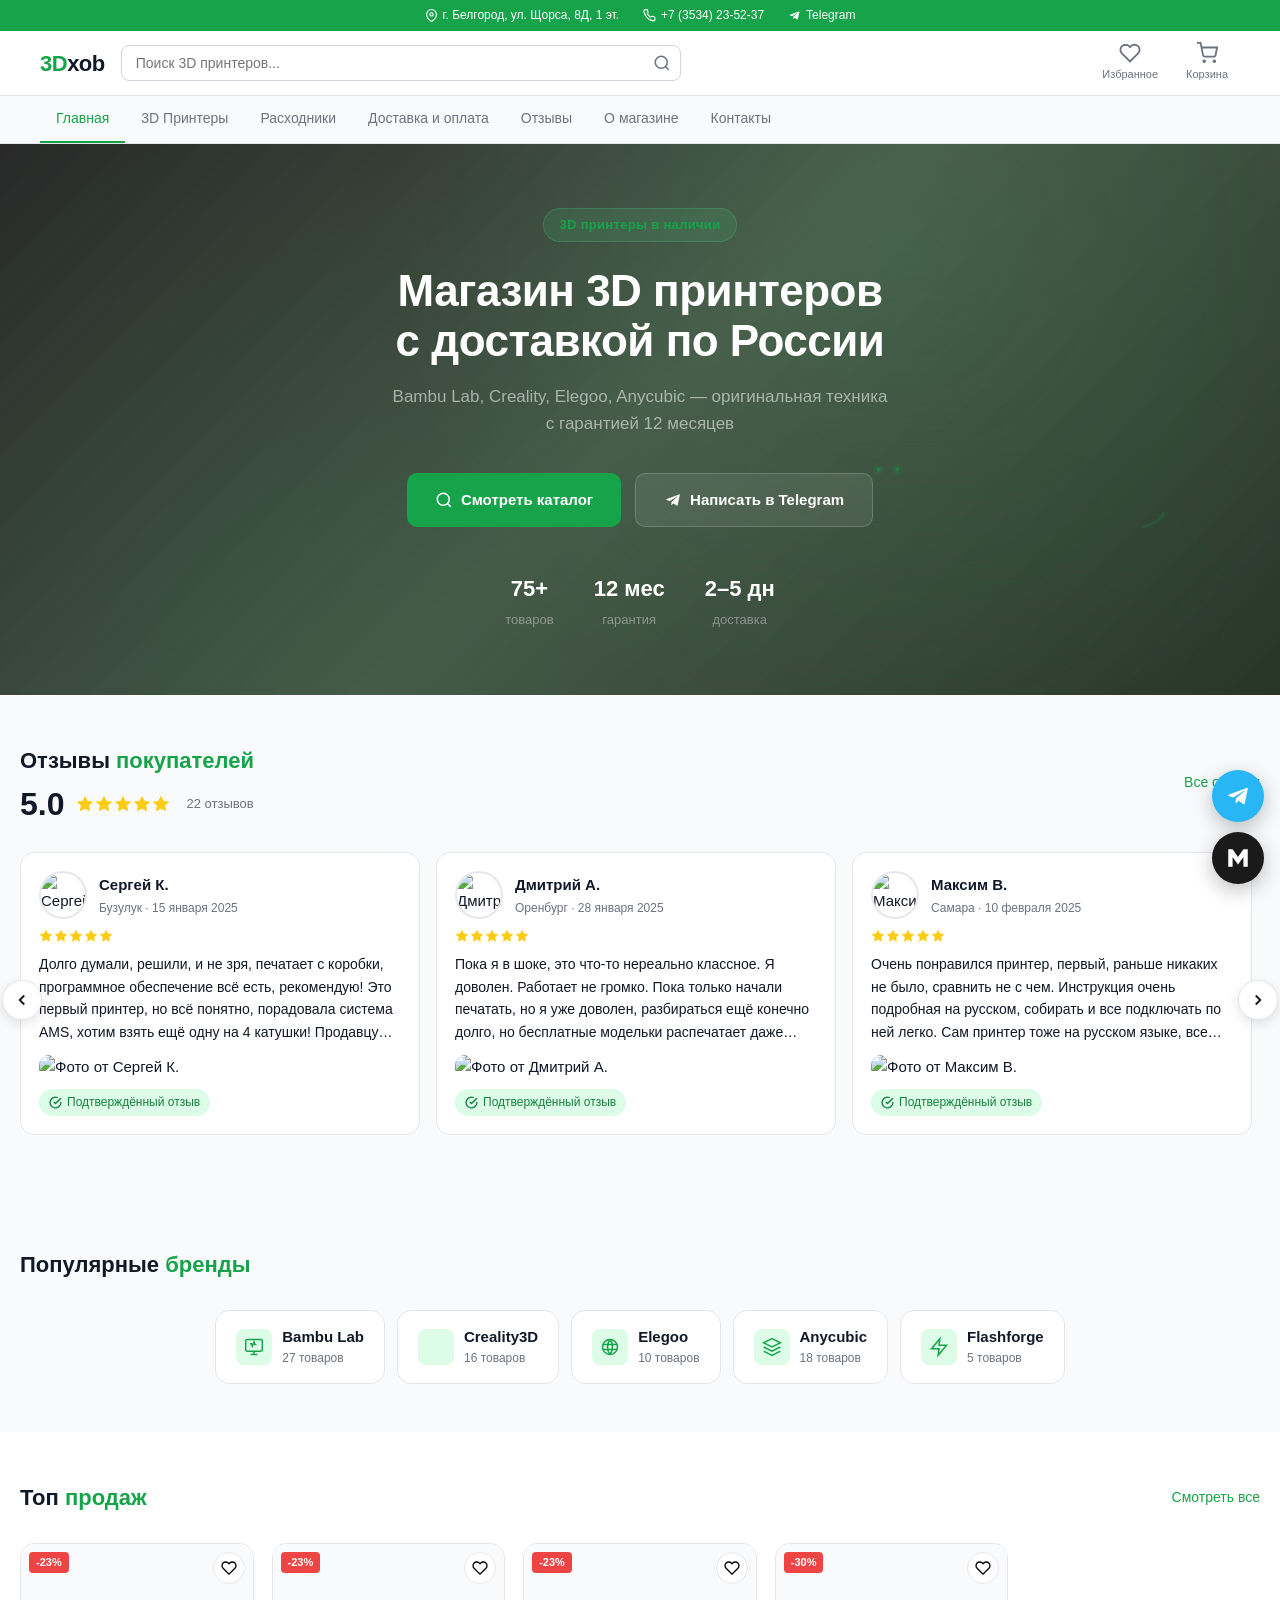
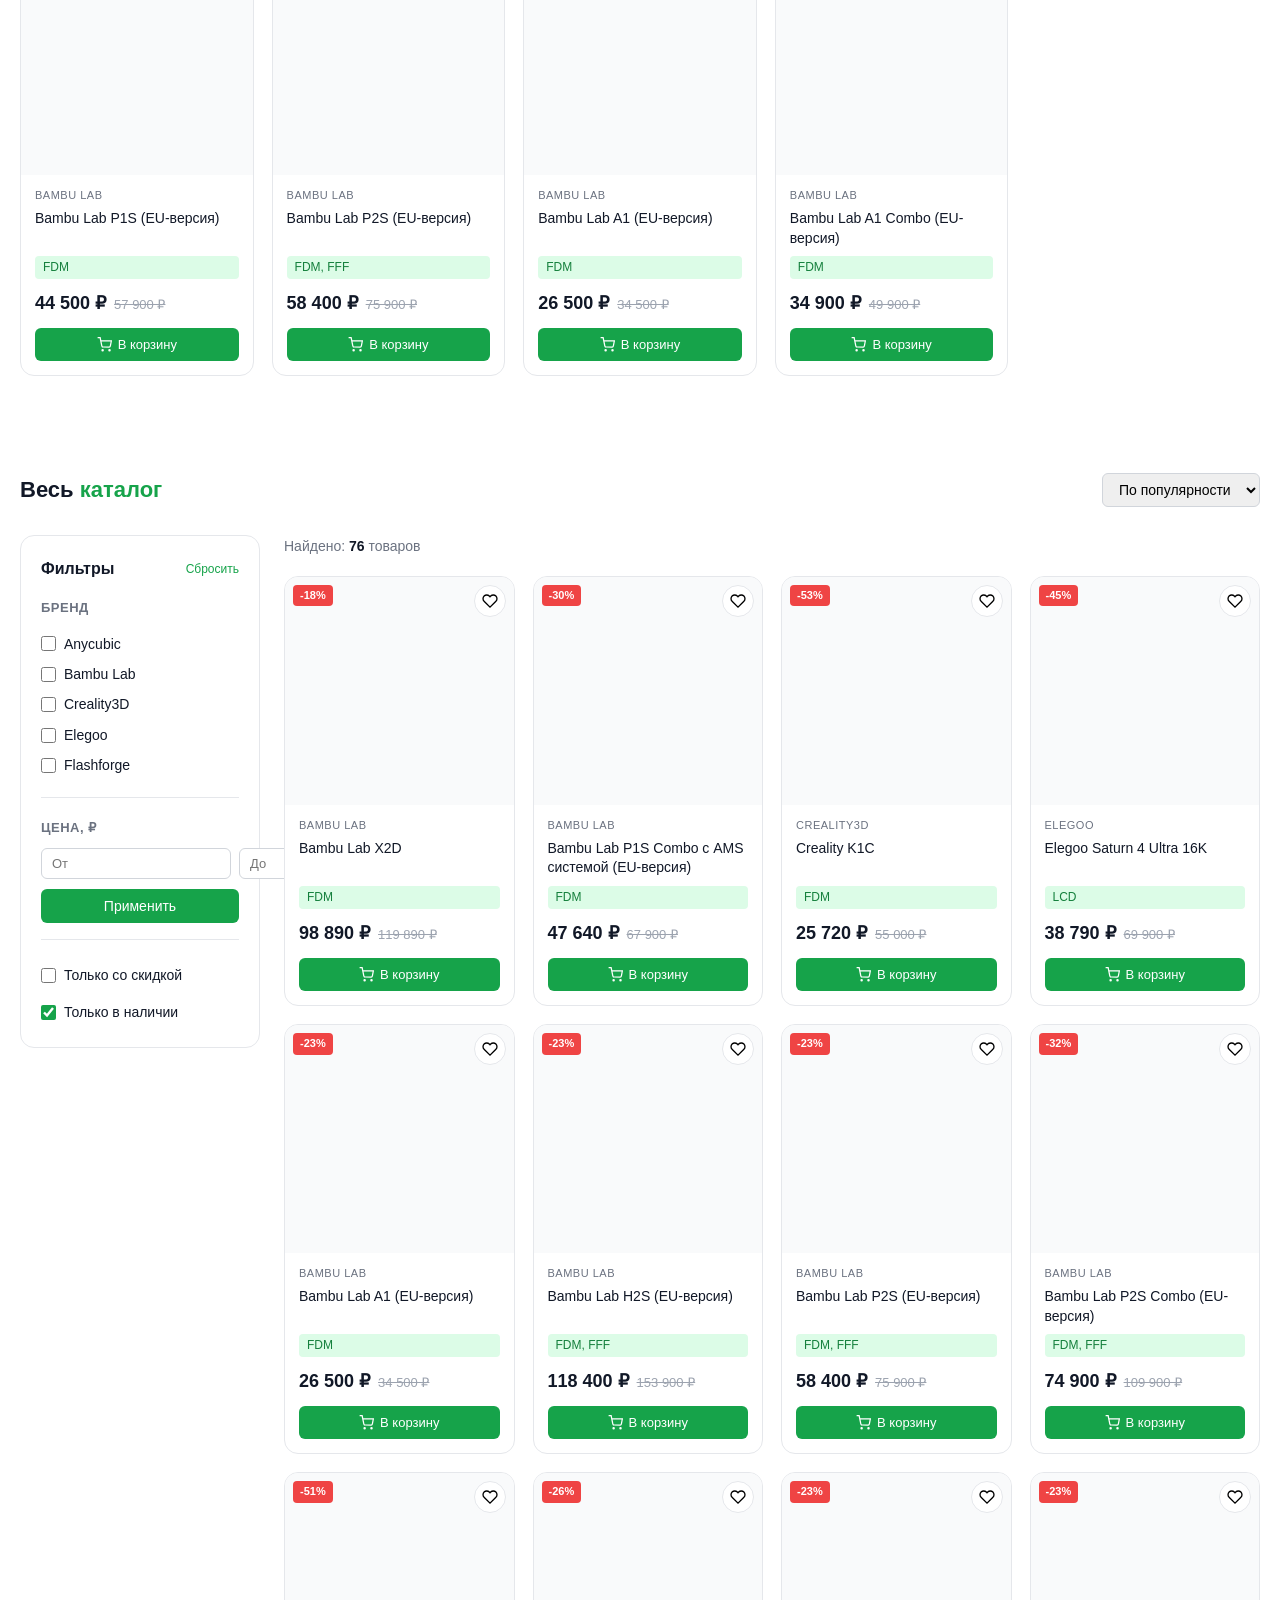
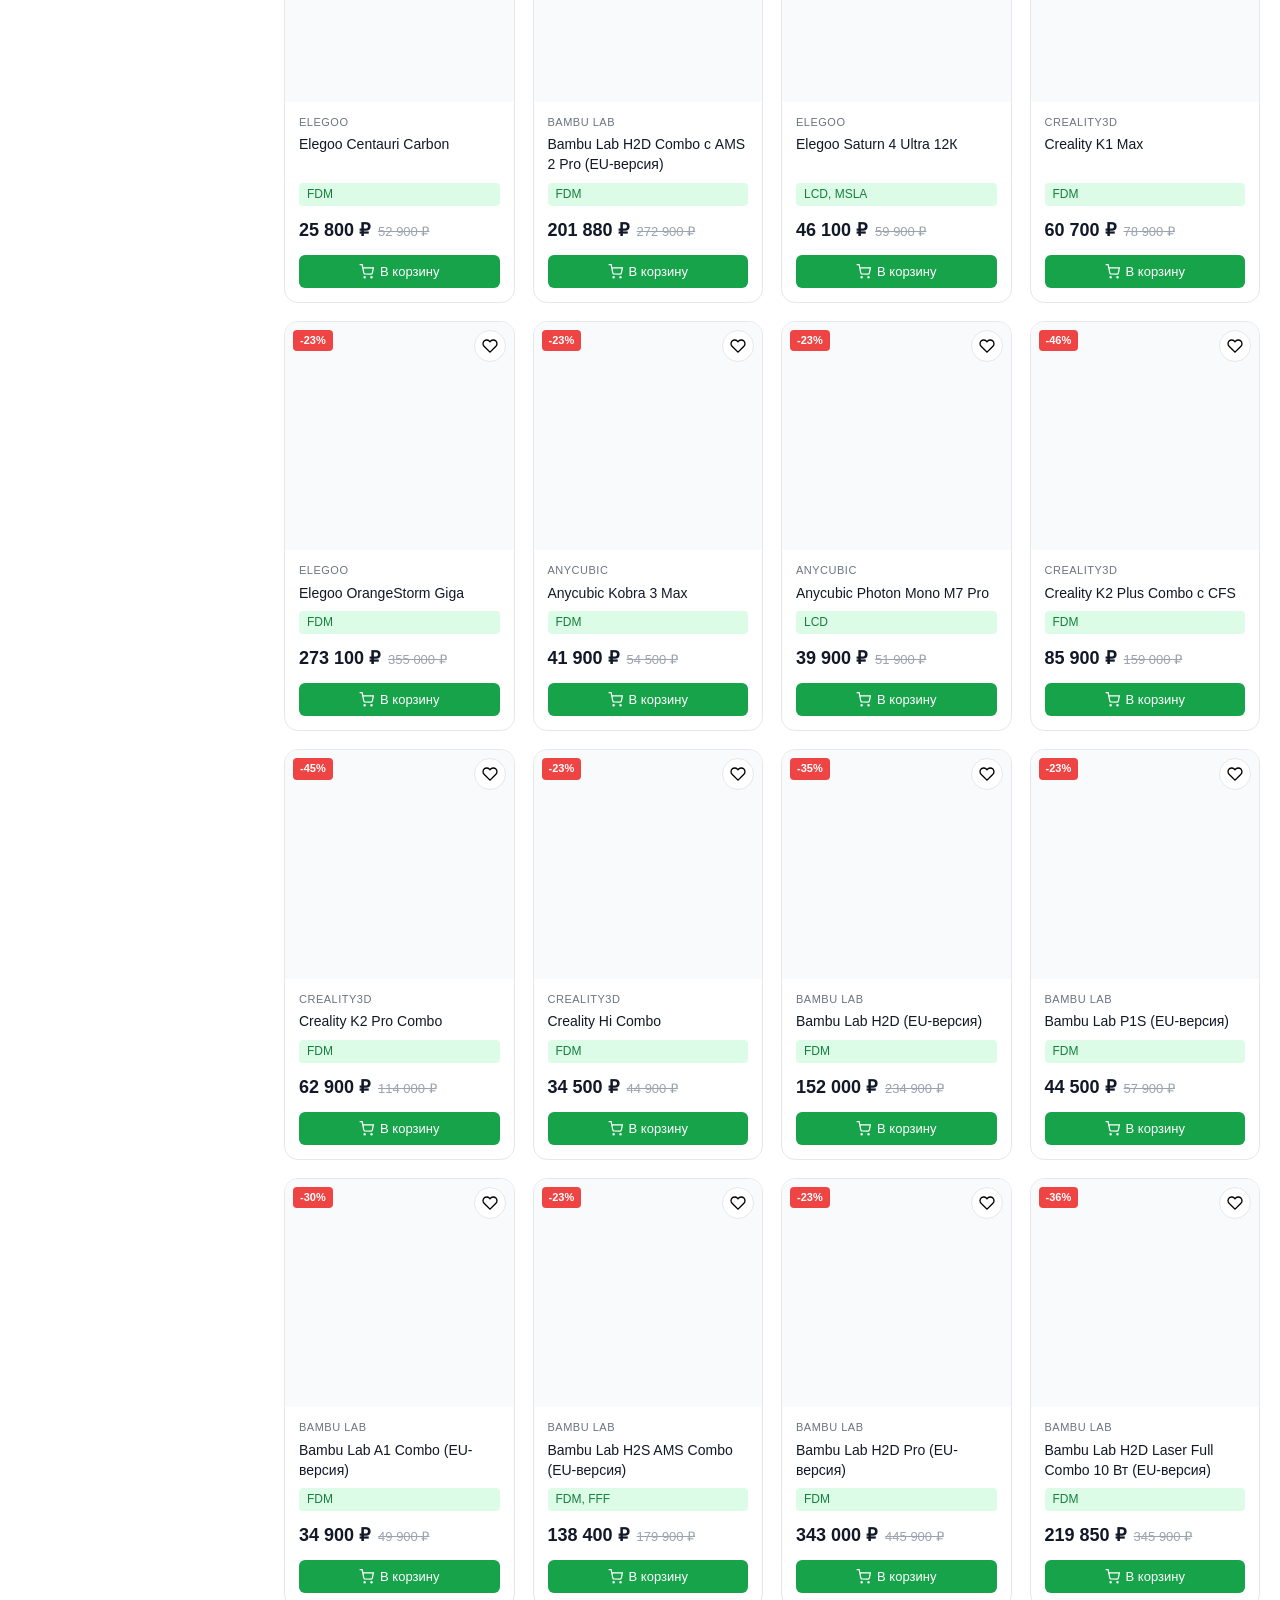
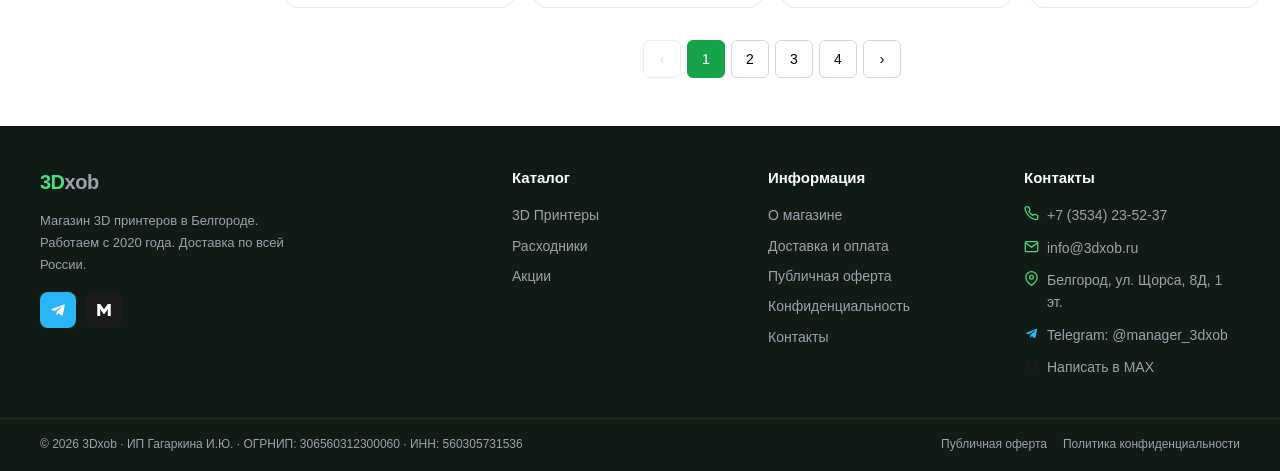
==== commit aed841ec: "Add files via upload" ====
--- a/index.html
+++ b/index.html
@@ -2,7 +2,7 @@
 <html lang="ru">
 <head>
 <meta charset="UTF-8">
-<meta name="yandex-verification" content="0a628678d340d7d2" />
+<meta name="yandex-verification" content="16d03b172d472739" />
 <meta name="viewport" content="width=device-width, initial-scale=1.0">
 <title>3Dxob — Магазин 3D принтеров в Белгороде с доставкой по России</title>
 <meta name="description" content="Купить 3D принтер в магазине 3Dxob. Bambu Lab, Creality, Elegoo, Anycubic — оригинальная техника с гарантией 12 месяцев. Доставка по всей России 2–5 дней.">
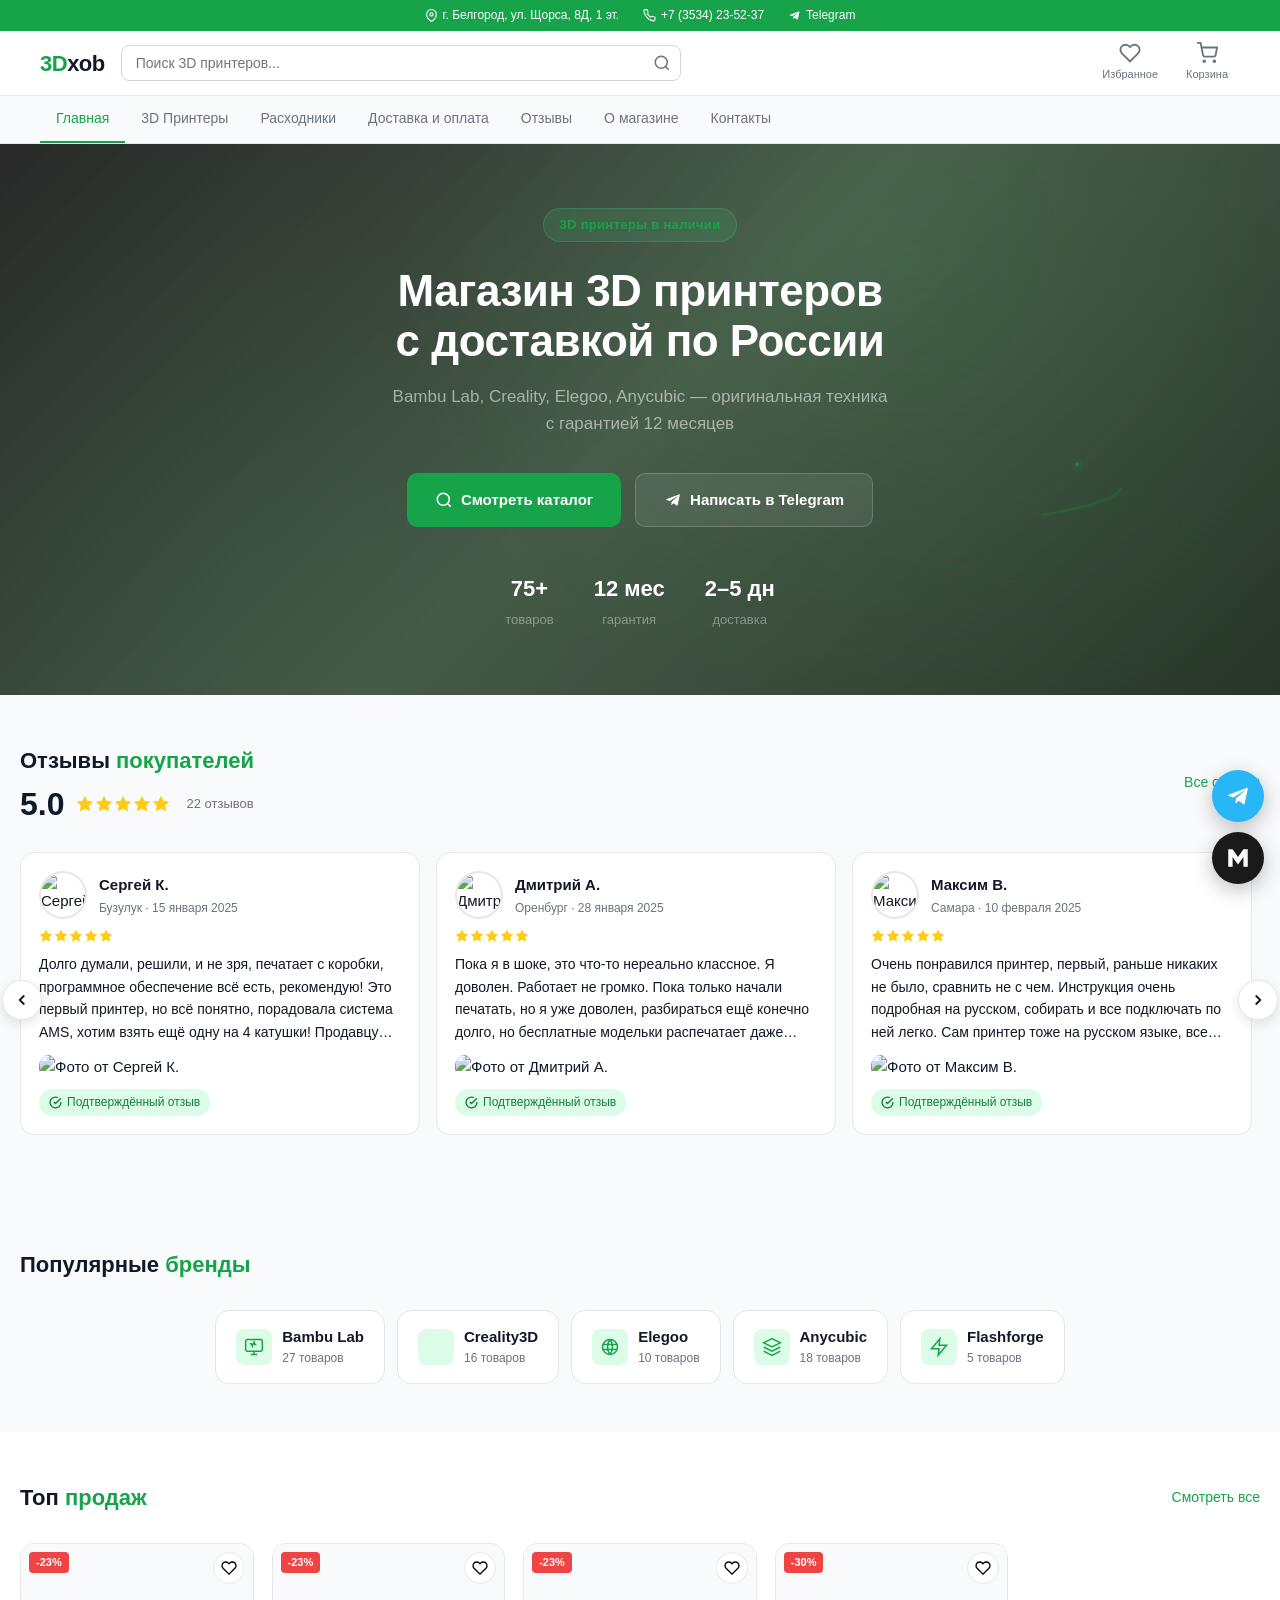
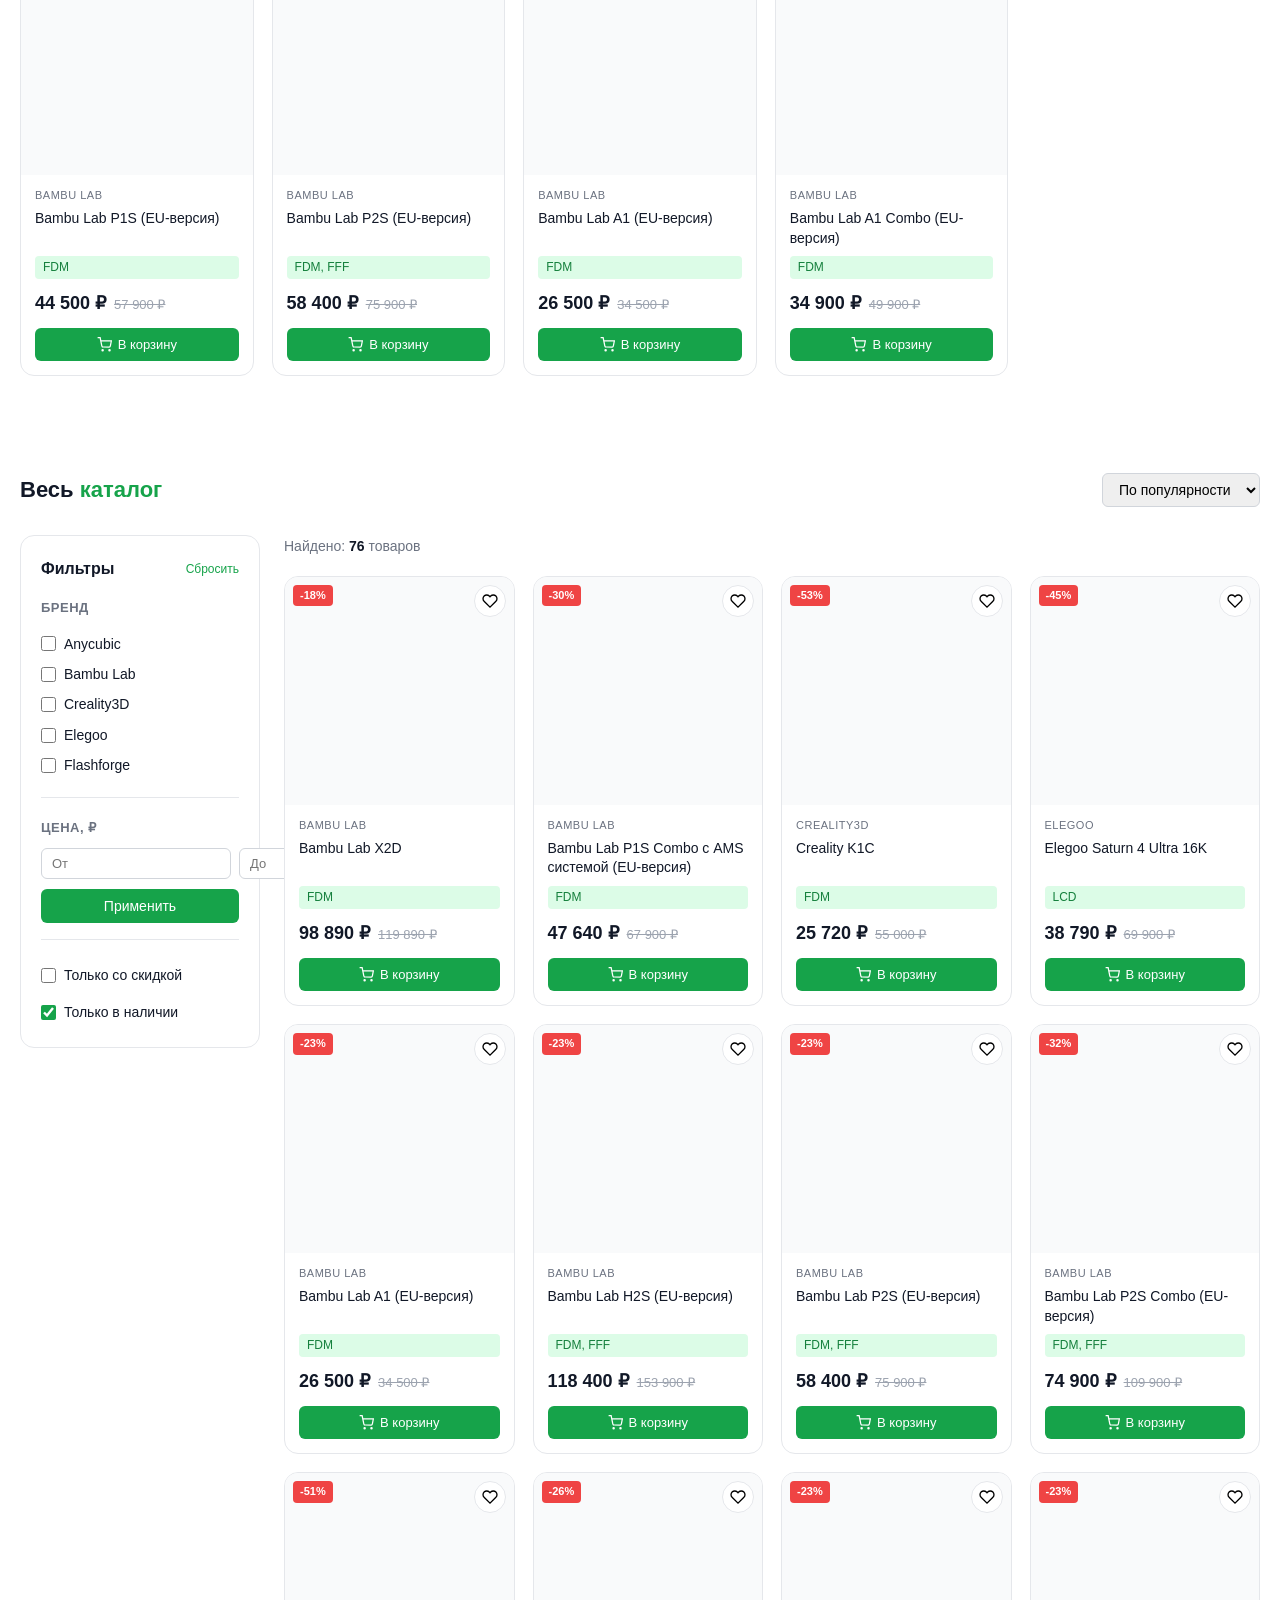
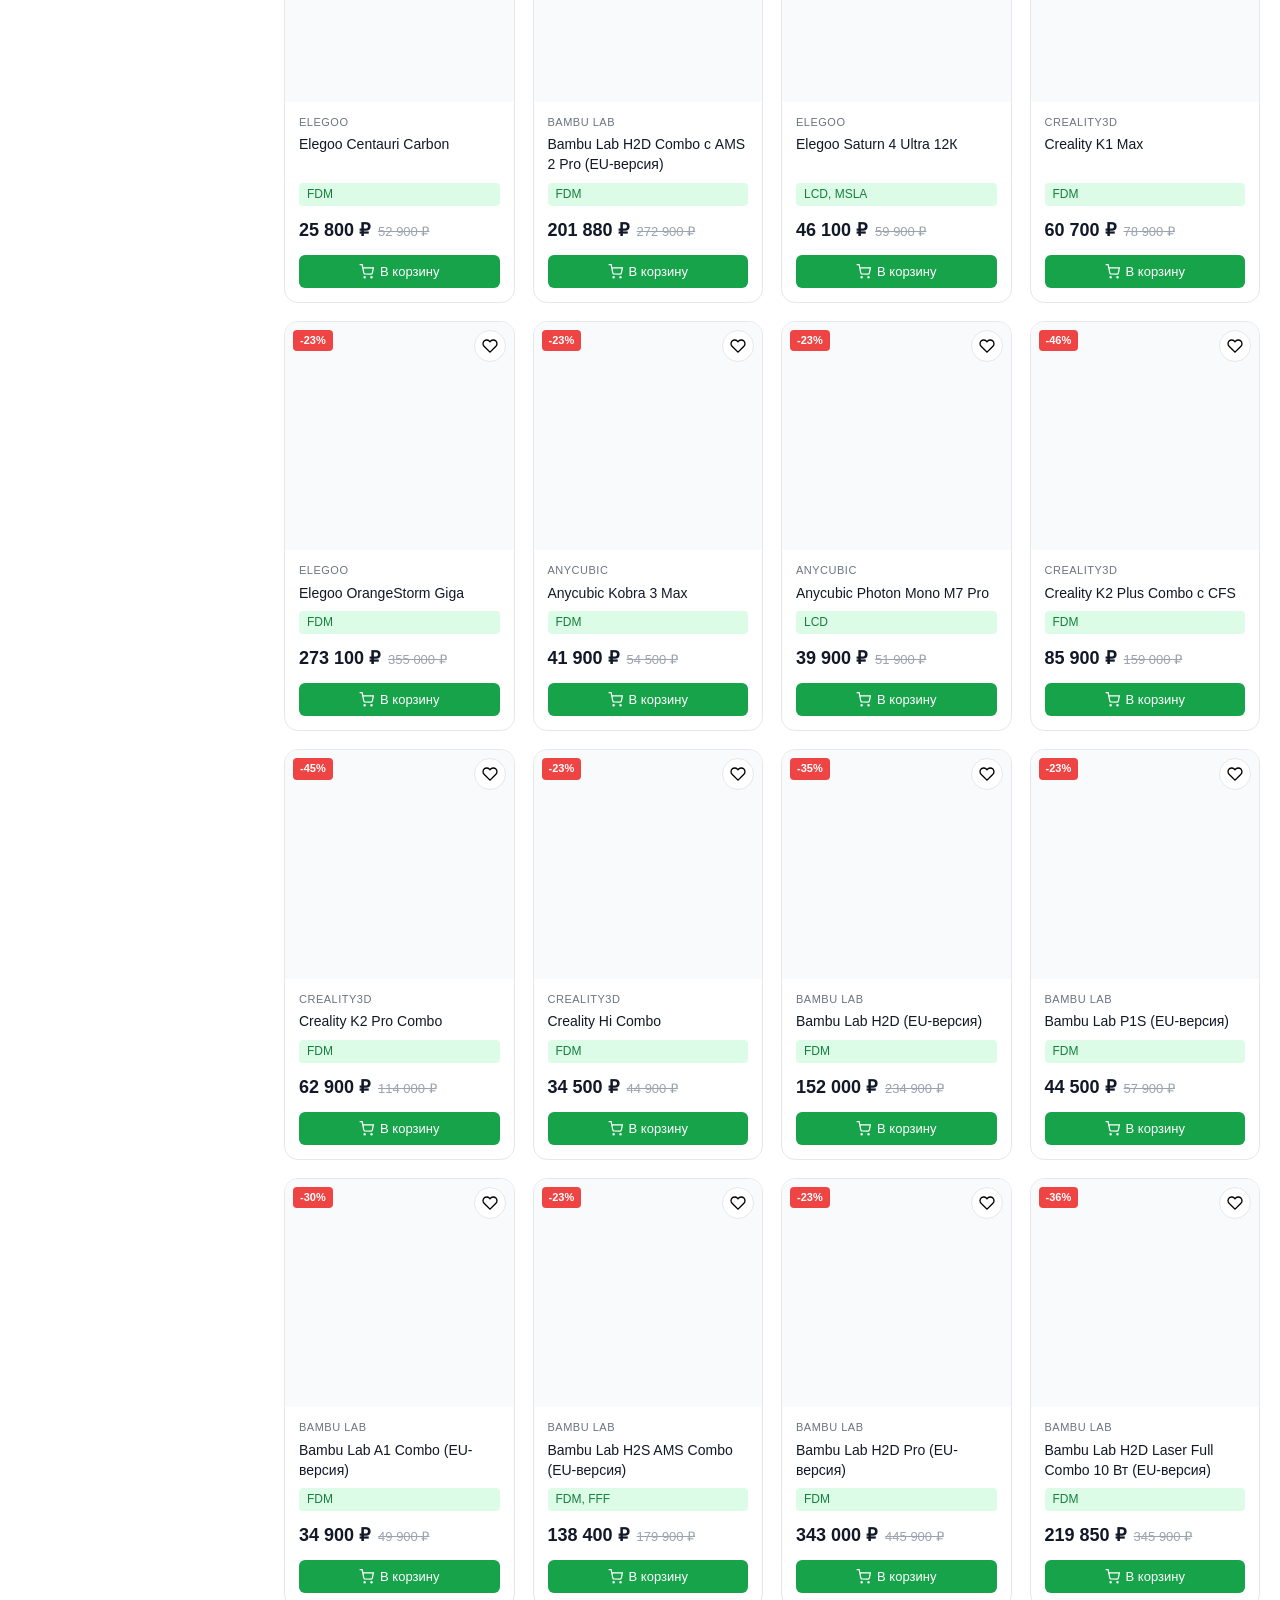
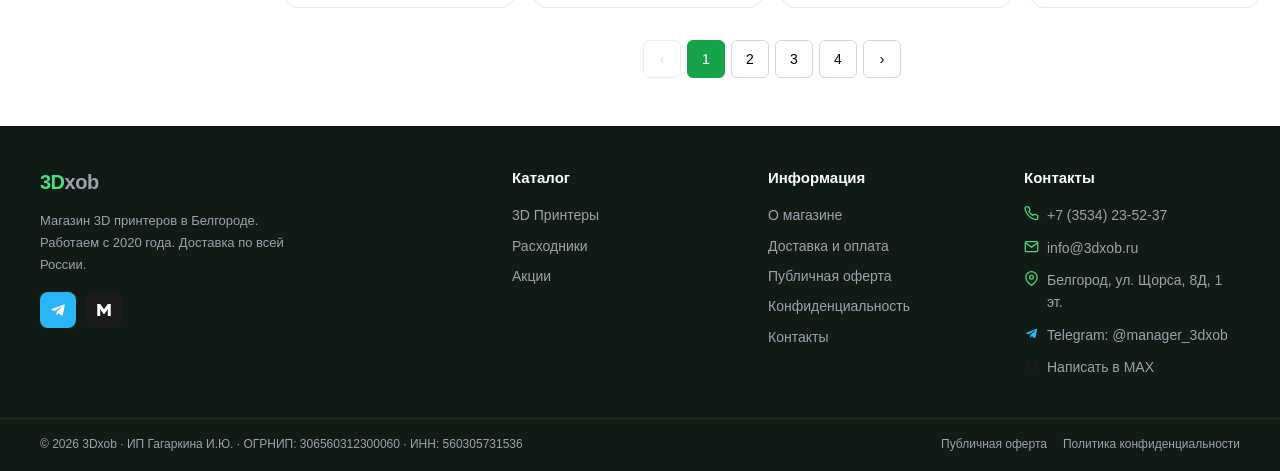
==== commit 70a29efc: "Add files via upload" ====
--- a/index.html
+++ b/index.html
@@ -2,7 +2,7 @@
 <html lang="ru">
 <head>
 <meta charset="UTF-8">
-<meta name="yandex-verification" content="16d03b172d472739" />
+<meta name="yandex-verification" content="0a628678d340d7d2" />
 <meta name="viewport" content="width=device-width, initial-scale=1.0">
 <title>3Dxob — Магазин 3D принтеров в Белгороде с доставкой по России</title>
 <meta name="description" content="Купить 3D принтер в магазине 3Dxob. Bambu Lab, Creality, Elegoo, Anycubic — оригинальная техника с гарантией 12 месяцев. Доставка по всей России 2–5 дней.">
@@ -67,10 +67,10 @@
 
 <!-- Yandex.Metrika counter -->
 <script type="text/javascript">
-(function(m,e,t,r,i,k,a){m[i]=m[i]||function(){(m[i].a=m[i].a||[]).push(arguments)};m[i].l=1*new Date();for(var j=0;j<document.scripts.length;j++){if(document.scripts[j].src===r){return;}}k=e.createElement(t),a=e.getElementsByTagName(t)[0],k.async=1,k.src=r,a.parentNode.insertBefore(k,a)})(window,document,"script","https://mc.yandex.ru/metrika/tag.js?id=109407985","ym");
-ym(109407985,"init",{ssr:true,webvisor:true,clickmap:true,ecommerce:"dataLayer",referrer:document.referrer,url:location.href,accurateTrackBounce:true,trackLinks:true});
+(function(m,e,t,r,i,k,a){m[i]=m[i]||function(){(m[i].a=m[i].a||[]).push(arguments)};m[i].l=1*new Date();for(var j=0;j<document.scripts.length;j++){if(document.scripts[j].src===r){return;}}k=e.createElement(t),a=e.getElementsByTagName(t)[0],k.async=1,k.src=r,a.parentNode.insertBefore(k,a)})(window,document,"script","https://mc.yandex.ru/metrika/tag.js?id=108699019","ym");
+ym(108699019,"init",{ssr:true,webvisor:true,clickmap:true,ecommerce:"dataLayer",referrer:document.referrer,url:location.href,accurateTrackBounce:true,trackLinks:true});
 </script>
-<noscript><div><img src="https://mc.yandex.ru/watch/109407985" style="position:absolute;left:-9999px;" alt=""/></div></noscript>
+<noscript><div><img src="https://mc.yandex.ru/watch/108699019" style="position:absolute;left:-9999px;" alt=""/></div></noscript>
 <!-- /Yandex.Metrika counter -->
 </head>
 <body>
